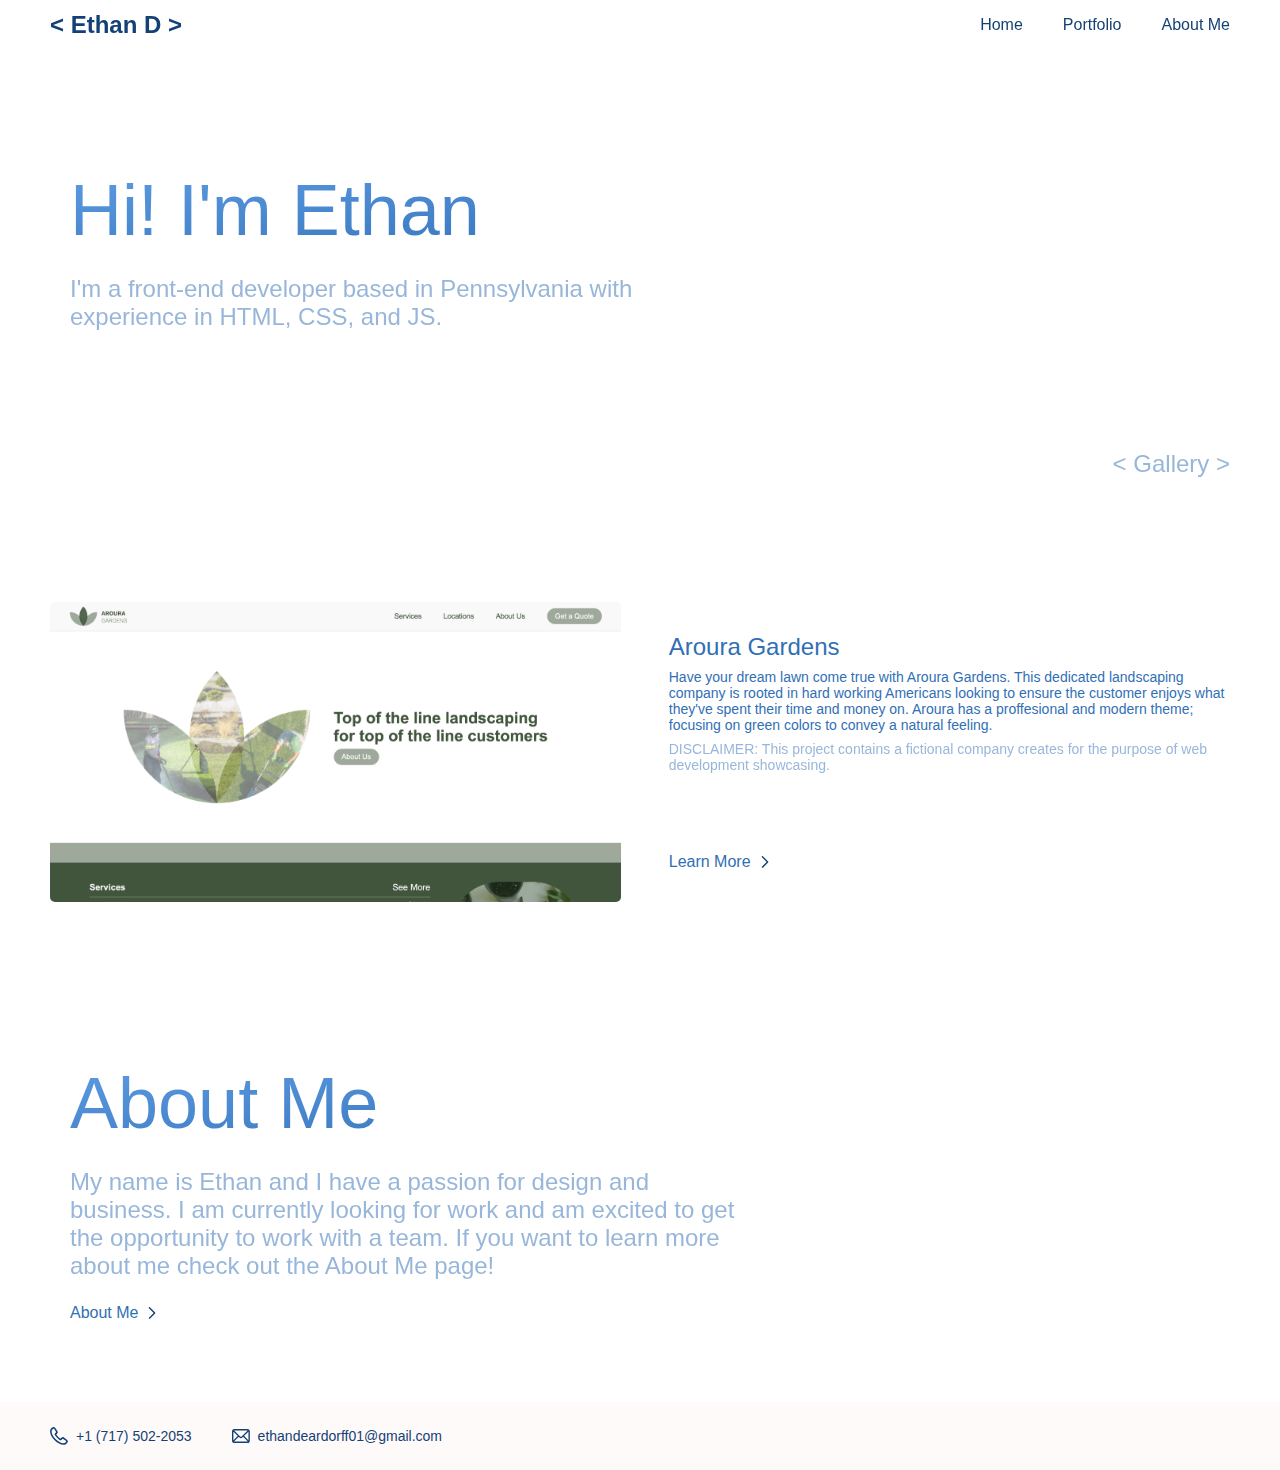
==== index.html @ 2ff063d7 "Added About Me" ====
<!DOCTYPE html>
<head lang="en">
    <meta charset="utf-8">
    <meta name="Ethan Deardorff's Portfolio" content="width=device-width, initial-scale=1">
    <title>Ethan Deardorff Portfolio</title>
    <link rel="stylesheet" href="Style/portfolio-style.css">
</head>
<html>
    <body>
        <header class="element" id="main-header">
            <div id="header-bg"></div>
            <div id="header-nav">
                <a href="index.html"><h3 class="bold" id="header-title">< Ethan D ></h3></a>
                <nav>
                    <li class="nav-item primary-button">
                        <svg class="hidden-arrow" width="12" height="12" viewBox="0 0 39 69" fill="none" xmlns="http://www.w3.org/2000/svg">
                            <path id="Vector" d="M38.7559 34.0332C38.7559 35.1074 38.3164 36.084 37.5351 36.9141L7.35937 66.8945C6.62697 67.6758 5.60157 68.0664 4.47847 68.0664C2.18357 68.0664 0.474567 66.3574 0.474567 64.0625C0.474567 62.9394 0.914069 61.9629 1.64647 61.1816L28.8926 34.0332L1.64647 6.8848C0.914069 6.1035 0.474567 5.0781 0.474567 4.0039C0.474567 1.709 2.18357 0 4.47847 0C5.60157 0 6.62697 0.390606 7.35937 1.17191L37.5351 31.1523C38.3164 31.9824 38.7559 32.959 38.7559 34.0332Z" fill="#144175"/>
                        </svg>
                        <a href="index.html"id="home-button">Home</a>
                    </li>
                    <li class="nav-item primary-button">
                        <svg class="hidden-arrow" width="12" height="12" viewBox="0 0 39 69" fill="none" xmlns="http://www.w3.org/2000/svg">
                            <path id="Vector" d="M38.7559 34.0332C38.7559 35.1074 38.3164 36.084 37.5351 36.9141L7.35937 66.8945C6.62697 67.6758 5.60157 68.0664 4.47847 68.0664C2.18357 68.0664 0.474567 66.3574 0.474567 64.0625C0.474567 62.9394 0.914069 61.9629 1.64647 61.1816L28.8926 34.0332L1.64647 6.8848C0.914069 6.1035 0.474567 5.0781 0.474567 4.0039C0.474567 1.709 2.18357 0 4.47847 0C5.60157 0 6.62697 0.390606 7.35937 1.17191L37.5351 31.1523C38.3164 31.9824 38.7559 32.959 38.7559 34.0332Z" fill="#144175"/>
                        </svg>
                        <a href="portfolio.html" id="portfolio-button">Portfolio</a>
                    </li>
                    <li class="nav-item primary-button" id="about-me-button">
                        <svg class="hidden-arrow" width="12" height="12" viewBox="0 0 39 69" fill="none" xmlns="http://www.w3.org/2000/svg">
                            <path id="Vector" d="M38.7559 34.0332C38.7559 35.1074 38.3164 36.084 37.5351 36.9141L7.35937 66.8945C6.62697 67.6758 5.60157 68.0664 4.47847 68.0664C2.18357 68.0664 0.474567 66.3574 0.474567 64.0625C0.474567 62.9394 0.914069 61.9629 1.64647 61.1816L28.8926 34.0332L1.64647 6.8848C0.914069 6.1035 0.474567 5.0781 0.474567 4.0039C0.474567 1.709 2.18357 0 4.47847 0C5.60157 0 6.62697 0.390606 7.35937 1.17191L37.5351 31.1523C38.3164 31.9824 38.7559 32.959 38.7559 34.0332Z" fill="#144175"/>
                        </svg>
                        <a href="about-me.html" class="primary-button">About Me</a>
                        <div class="overlay" id="about-me-overlay">
                            <div class="primary-button-overlay">
                                <a href="about-me.html#my-background">My Background</a>
                            </div>
                            <div class="primary-button-overlay">
                                <a href="about-me.html#contact-info">Contact Info</a>
                            </div>
                        </div>
                    </li>    
                </nav>
            </div>      
        </header>
        <div class="element padding" id="intro-container">
            <div class="intro">
                <h1 class="gradient-text gradient-bg" id="intro-title">Hi! I'm Ethan</h1>
                <h3 class="caption">I'm a front-end developer based in Pennsylvania with experience in HTML, CSS, and JS.</h3>
            </div>
        </div>
        <div class="element flex-end" id="gallery-title">
            <h3 class="caption">< Gallery ></h3>
        </div>
        <div class="element" id="main-page-portfolio">
            <div class="main-page-gallery">
                <div class="gallery-project">
                    <div class="gallery-img">
                        <img src="Assets/aroura-homepage.png">
                    </div>
                    <div class="gallery-desc">
                        <div class="gallery-text">
                            <h3>Aroura Gardens</h3>
                            <p>Have your dream lawn come true with Aroura Gardens. This dedicated landscaping company is rooted in hard working Americans looking to ensure the customer enjoys what they've spent their time and money on. Aroura has a proffesional and modern theme; focusing on green colors to convey a natural feeling.</p>
                            <p class="caption">DISCLAIMER: This project contains a fictional company creates for the purpose of web development showcasing.</p>
                        </div>
                        <a class="secondary-button">Learn More 
                            <svg width="12" height="12" viewBox="0 0 39 69" fill="none" xmlns="http://www.w3.org/2000/svg">
                                <path id="Vector" d="M38.7559 34.0332C38.7559 35.1074 38.3164 36.084 37.5351 36.9141L7.35937 66.8945C6.62697 67.6758 5.60157 68.0664 4.47847 68.0664C2.18357 68.0664 0.474567 66.3574 0.474567 64.0625C0.474567 62.9394 0.914069 61.9629 1.64647 61.1816L28.8926 34.0332L1.64647 6.8848C0.914069 6.1035 0.474567 5.0781 0.474567 4.0039C0.474567 1.709 2.18357 0 4.47847 0C5.60157 0 6.62697 0.390606 7.35937 1.17191L37.5351 31.1523C38.3164 31.9824 38.7559 32.959 38.7559 34.0332Z" fill="#144175"/>
                            </svg>
                        </a>
                    </div>
                </div>
            </div>
        </div>
        <div class="element index-ab-me">
            <div class="intro">
                <h1 class="gradient-text gradient-bg">About Me</h1>
                <h3 class="caption">My name is Ethan and I have a passion for design and business. I am currently looking for work and am excited to get the opportunity to work with a team. If you want to learn more about me check out the About Me page!</h3>
                <a href="about-me.html" class="secondary-button">About Me
                    <svg width="12" height="12" viewBox="0 0 39 69" fill="none" xmlns="http://www.w3.org/2000/svg">
                        <path id="Vector" d="M38.7559 34.0332C38.7559 35.1074 38.3164 36.084 37.5351 36.9141L7.35937 66.8945C6.62697 67.6758 5.60157 68.0664 4.47847 68.0664C2.18357 68.0664 0.474567 66.3574 0.474567 64.0625C0.474567 62.9394 0.914069 61.9629 1.64647 61.1816L28.8926 34.0332L1.64647 6.8848C0.914069 6.1035 0.474567 5.0781 0.474567 4.0039C0.474567 1.709 2.18357 0 4.47847 0C5.60157 0 6.62697 0.390606 7.35937 1.17191L37.5351 31.1523C38.3164 31.9824 38.7559 32.959 38.7559 34.0332Z" fill="#144175"/>
                    </svg>
                </a>
            </div>
        </div>
        <footer class="element">
            <div id="footer-content">
                <div>
                    <P></P>
                </div>
                <div class="padding" id="footer-info">
                    <li class="footer-li">
                        <svg width="18" height="18" viewBox="0 0 77 77" fill="none" xmlns="http://www.w3.org/2000/svg">
                            <path id="Vector" d="M56.8457 76.2222C63.877 76.2222 68.2227 74.3668 72.1289 69.9234C72.4707 69.5328 72.7637 69.1422 73.1055 68.8004C75.4004 66.1636 76.4746 63.6246 76.4746 61.1832C76.4746 58.2535 74.7657 55.5191 71.0547 52.98L59.8731 45.1675C56.2598 42.6773 52.0606 42.482 48.8867 45.607L45.8594 48.6343C44.9805 49.5132 44.2969 49.5132 43.5645 49.0249C41.3672 47.6089 37.2657 43.898 34.6778 41.3101C32.0899 38.7222 28.916 35.2066 27.4512 32.9605C26.9629 32.1792 26.9629 31.5445 27.8418 30.6656L30.918 27.5894C34.043 24.4644 33.8477 20.2164 31.3086 16.6031L23.5449 5.47033C20.9571 1.75933 18.2227 0.0503242 15.293 0.00152422C12.9004 -0.0472758 10.3614 1.07573 7.72457 3.37073C7.33397 3.71253 6.99217 4.05423 6.60157 4.39603C2.15817 8.25353 0.302734 12.648 0.302734 19.6304C0.302734 30.6656 6.94337 44.2886 19.5899 56.9351C32.1875 69.5328 45.8106 76.2222 56.8457 76.2222ZM56.8946 69.5816C47.1289 69.7769 34.4336 62.2085 24.6192 52.3941C14.7071 42.5796 6.69917 29.3472 6.94337 19.5816C7.04097 15.4312 8.50587 11.9156 11.4356 9.42533C11.7285 9.18123 11.9727 8.98593 12.2657 8.74173C13.2422 7.96053 14.3653 7.47223 15.3418 7.47223C16.416 7.47223 17.3926 7.86282 18.0762 8.93712L25.4981 20.1187C26.2305 21.1929 26.2305 22.316 25.2539 23.2437L21.7383 26.7593C18.9063 29.6402 19.1504 33.0582 21.2989 35.7925C23.6914 38.9175 27.5977 43.2632 30.2344 45.8023C32.8223 48.3902 37.6075 52.7847 40.7325 55.2261C43.4668 57.3257 46.8848 57.6187 49.7168 54.7378L53.2325 51.2222C54.209 50.2945 55.3321 50.2945 56.4063 51.0269L67.5391 58.4488C68.6621 59.1324 69.0039 60.0601 69.0039 61.1343C69.0039 62.1597 68.5645 63.2828 67.7344 64.2593C67.5391 64.5523 67.3438 64.7965 67.0996 65.0406C64.6094 68.0191 61.0449 69.484 56.8946 69.5816Z" fill="#144175"/>
                        </svg>
                        <a href="sms:+1717-502-2053">+1 (717) 502-2053</a>
                    </li>
                    <li class="footer-li">
                        <svg width="18" height="18" viewBox="0 0 86 67" fill="none" xmlns="http://www.w3.org/2000/svg">
                            <path id="Vector" d="M12.4512 66.6992H74.2188C81.1524 66.6992 85.3028 62.6465 85.3028 54.4434V12.2559C85.3028 4.0527 81.1035 0 72.8516 0H11.084C4.10158 0 0 4.0527 0 12.2559V54.4434C0 62.6465 4.15038 66.6992 12.4512 66.6992ZM12.1582 60.0586C8.64258 60.0586 6.68948 58.1543 6.68948 54.4434V12.207C6.68948 8.5449 8.64258 6.6406 12.1582 6.6406H73.0957C76.6114 6.6406 78.6133 8.5449 78.6133 12.2559V54.4922C78.6133 58.1543 76.6114 60.0586 73.0957 60.0586H12.1582ZM42.6758 43.9453C45.5078 43.9453 48.1934 42.8223 50.9766 40.0391L81.836 9.668L77.2949 5.127L47.2656 34.8633C45.6055 36.5235 44.1895 37.2559 42.6758 37.2559C41.1133 37.2559 39.6973 36.4746 38.0371 34.8633L7.81248 4.9317L3.32028 9.4727L34.3262 40.0391C37.1094 42.8223 39.7949 43.9453 42.6758 43.9453ZM3.85738 56.8359L8.39848 61.377L32.6172 37.207L28.0762 32.7149L3.85738 56.8359ZM76.9532 61.377L81.4453 56.8848L57.2266 32.7149L52.7344 37.207L76.9532 61.377Z" fill="#144175"/>
                        </svg>
                        <a href="mailto:ethandeardorff01@gmail.com">ethandeardorff01@gmail.com</a>
                    </li>
                </div>
            </div>
        </footer>
        <script src="Script/portfolio.js"></script>
    </body>
</html>
---- Style/portfolio-style.css ----
/* Default CSS */
* {
    margin: 0;
    padding: 0;
    box-sizing: border-box;
    transition: all 0.5s ease-in-out;
}

html {
    box-sizing: border-box;
}

body {
    box-sizing: border-box;
    background-color: #ffffff;
}

:root {
    --colors-white-1: #FFFAFA;
    --colors-white-2: #F5EEEE;
    --colors-white-3: #E5DDDD;
    --colors-grey-1: #545a61;
    --colors-grey-2: #363b40;
    --colors-grey-3: #1b1e21;
    --colors-blue-1: #5d9ce3;
    --colors-blue-2: #316fb5;
    --colors-blue-3: #144175;
    --gradients-blue-1: linear-gradient(to bottom right, #5d9ce3, #316fb5);
    --gaps-small-1: 8px;
    --gaps-small-2: 16px;
    --gaps-small-3: 24px;
    --gaps-small-4: 32px;
    --gaps-small-5: 40px;
    --gaps-large-1: 48px;
    --gaps-large-2: 56px;
    --gaps-large-3: 64px;
    --gaps-large-4: 72px;
    --gaps-large-5: 80px;
    --font-weight-1: thin;
    --font-weight-2: normal;
    --font-weight-3: bold;
    --font-size-1: 10px;
    --font-size-2: 14px;
    --font-size-3: 16px;
    --font-size-large-1: 24px;
    --font-size-large-2: 32px;
    --font-size-large-3: 56px;
    --font-size-large-4: 64px;
    --font-size-large-5: 72px;
}

h1 {
    font-size: var(--font-size-large-5);
    font-weight: font var(--font-weight-2);
    color: inherit;
    font-family: Helvetica, Arial, sans-serif;
}

h2 {
    font-size: var(--font-size-large-3);
    font-weight: font var(--font-weight-2);
    color: inherit;
    font-family: Helvetica, Arial, sans-serif;
}

h3 {
    font-size: var(--font-size-large-1);
    font-weight: font var(--font-weight-2);
    color: inherit;
    font-family: Helvetica, Arial, sans-serif;
}

p {
    font-size: var(--font-size-2);
    font-weight: var(--font-weight-2);
    font-family: Helvetica, Arial, sans-serif;
    color: inherit;
}

a {
    text-decoration: none;
    color: inherit;
    font-family: Helvetica, Arial, sans-serif;
}

li {
    text-decoration: none;
    list-style: none;
}

svg {
    color: inherit;
}

path {
    color: inherit;
}



/* Header CSS */
#main-header {
    position: fixed;
    top: 0;
    left: 0;
    align-items: center;
    align-content: center;
    font-size: var(--font-size-3);
    width: 100vw;
    height: 50px;
    display: flex;
    color: var(--colors-blue-3);
    z-index: 1000;
    overflow-y: visible;
    transition: none;
    transition: opacity 0.5s ease-in-out;
}

.scroll#header-bg {
    backdrop-filter: blur(10px);
    -webkit-backdrop-filter: blur(10px);
    background-color: rgba(255, 250, 250, 0.8);
    border-bottom: var(--colors-white-2) solid 1px;
}

#header-bg {
    position: fixed;
    top: 0;
    left: 0;
    width: 100vw;
    height: 50px;
    transition: all 0.2s ease-in-out;
    border-color: var(--colors-white-1);
}

#header-title {
    transition: letter-spacing 0.2s linear;
}

#header-nav {
    padding: 0px 50px;
    width: 100%;
    display: flex;
    align-items: center;
    justify-content: space-between;
    z-index: 1002;
}

#header-nav nav {
    display: flex;
    overflow: visible;
    gap: var(--gaps-small-3);
}

#header-nav a {
    height: fit-content;
    width: fit-content;
}

#about-me-button {
    overflow-x: visible;
    pointer-events: all;
    cursor: pointer;
}

#about-me-overlay {
    display: flex;
    flex-direction: column;
    align-items: flex-end;
    text-align: right;
    gap: var(--gaps-small-2);
    padding: 25px 25px;
    border-radius: 5px;
    position: fixed;
    border-left: var(--colors-white-2) solid 1px;
    border-right: var(--colors-white-2) solid 1px;
    border-bottom: var(--colors-white-2) solid 1px;
    border-top: var(--colors-white-2) solid 1px;
    color: var(--colors-blue-3);
    opacity: 0;
    top: 50px;
    right: 25px;
    transition: all 0.1s ease-in-out;
    cursor: none;
    pointer-events: none;
    z-index: 1003;
}

.scroll#about-me-overlay {
    background-color: rgba(255, 250, 250, 0.8);
    backdrop-filter: blur(20px);
    -webkit-backdrop-filter: blur(20px);
}

#about-me-button:hover .overlay {
    opacity: 1;
    cursor: pointer;
    pointer-events: all;
}

.hidden-arrow {
    opacity: 0;
    transition: opacity 0.1s ease-in-out;
}

.nav-item {
    display: flex;
    height: 50px;
    gap: 4px;
    width: fit-content;
    align-items: center;
}



/* Introduction CSS */
#intro-container {
    display: flex;
    flex-direction: column;
    height: 400px;
    margin-top: 50px;
    align-items: flex-start;
    justify-content: center;
}

.intro {
    width: 60%;
    padding: 10px 20px;
    font-weight: var(--font-weight-2);
    display: flex;
    flex-direction: column;
    gap: var(--gaps-small-3);
    color: var(--colors-blue-2);
    transition: background-color 0.2s ease-in-out;
}

.intro:hover {
    background-color: var(--colors-white-1);
    border-radius: 10px;
}

#intro-title {
    font-size: var(--font-size-large-5);
}



/* Classes */
.element {
    opacity: 0;
    translate: 0px -25px;
    transition: all 0.5s ease-in-out;
}

.fade-in {
    translate: none;
    opacity: 1;
}

.blur {
    filter: blur(40px);
    -webkit-backdrop-filter: blur(40px);
}

.caption {
    opacity: 50%;
}

.padding {
    padding: 0px 50px;
}

.normal {
    font-weight: var(--font-weight-2);
}

.bold {
    font-weight: var(--font-weight-3);
}

.gradient-bg {
    background-color: #f3ec78;
    background-image: var(--gradients-blue-1);
}

.gradient-text {
    -webkit-background-clip: text;
    -moz-background-clip: text;
    -webkit-text-fill-color: transparent; 
    -moz-text-fill-color: transparent;
}

.fit-content {
    width: fit-content;
}

.flex-end {
    justify-content: flex-end;
}

.hide {
    opacity: 0;
    display: none;
}

.show {
    opacity: 1;
    display: flex;
}
  
.options {
    display: none;
}

.hover-element:hover + .options {
    display: flex;
    pointer-events: auto;
}

.separator {
    display: block;
    height: 1px;
    width: 100%;
    background-image: var(--gradients-blue-1);
}
  



/* Index Gallery CSS */
#gallery-title {
    color: var(--colors-blue-2);
    display: flex;
    padding-right: 50px;
    padding-bottom: var(--gaps-small-3);
    width: 100%;
}

.main-page-gallery {
    display: flex;
    flex-direction: column;
    gap: var(--gaps-small-3);
}

.gallery-project {
    overflow-y: hidden;
    display: flex;
    align-items: center;
    align-content: center;
    padding: 0px 50px;
    gap: var(--gaps-large-1);
    width: 100vw;
    height: 500px;
    transition: background-color 0.2s ease-in-out;
}

.gallery-project:hover {
    background-color: var(--colors-white-1);
}

.gallery-img {
    width: 600px;
    height: 300px;
    border-radius: 5px;
    transition: outline 0.2s ease-in-out;
    overflow-y: scroll;
}

.gallery-img img{
    width: -webkit-fill-avaliable;
    width: 100%;
    position: relative;
    display: flex;
    top: 0;
    right: 0;
}

.gallery-img:hover {
    outline-offset: 2px;
    outline-color: var(--colors-blue-2);
    outline-width: 3px;
    outline-style: auto;
    border-radius: 5px;
}

.gallery-desc {
    color: var(--colors-blue-2);
    height: auto;
    width: 50%;
    display: flex;
    flex-direction: column;
    gap: var(--gaps-large-5);
}

.gallery-text {
    display: flex;
    flex-direction: column;
    gap: var(--gaps-small-1);
}



/* Index Ab Me */
.index-ab-me {
    padding: 50px;
    width: 100%;
    height: 400px;
    display: flex;
    flex-direction: column;
    color: var(--colors-blue-2);
}



/* About Me */
.about-me {
    display: flex;
    flex-direction: column;
    width: 100%;
    height: fit-content;
    padding: 50px;
    margin-top: 50px;
    color: var(--colors-blue-2);
}



/* Button CSS */
.primary-button {
    display: flex;
    width: fit-content;
    align-items: center;
    align-content: center;
    font-size: var(--font-size-3);
}

.primary-button:hover .hidden-arrow {
    opacity: 1;
}

.primary-button-overlay {
    display: flex;
    width: fit-content;
    align-items: center;
    align-content: center;
    font-size: var(--font-size-3);
    transition: opacity 0.1s ease-in-out;
}

.primary-button-overlay:hover {
    opacity: 0.75;
}

.secondary-button {
    display: flex;
    gap: var(--gaps-small-1);
    align-items: center;
    width: fit-content;
}

.secondary-button:hover {
    text-decoration: underline;
}



/* Footer CSS */
footer {
    font-family: Helvetica, Arial, sans-serif;
    font-size: var(--font-size-2);
    color: var(--colors-blue-3);
    background-color: var(--colors-white-1);
    width: 100vw;
    height: fit-content;
}

#footer-content {
    padding: 25px 0px;
}

#footer-info {
    display: flex;
    gap: var(--gaps-small-5);
}

.footer-li {
    display: flex;
    align-items: center;
    gap: var(--gaps-small-1);
}



/* Small Screen CSS */
@media (max-width: 1020px) {
    :root {
        
    }
}



/* Mobile Screen CSS */
@media (max-width: 430px) {
    :root {
        
    }
}
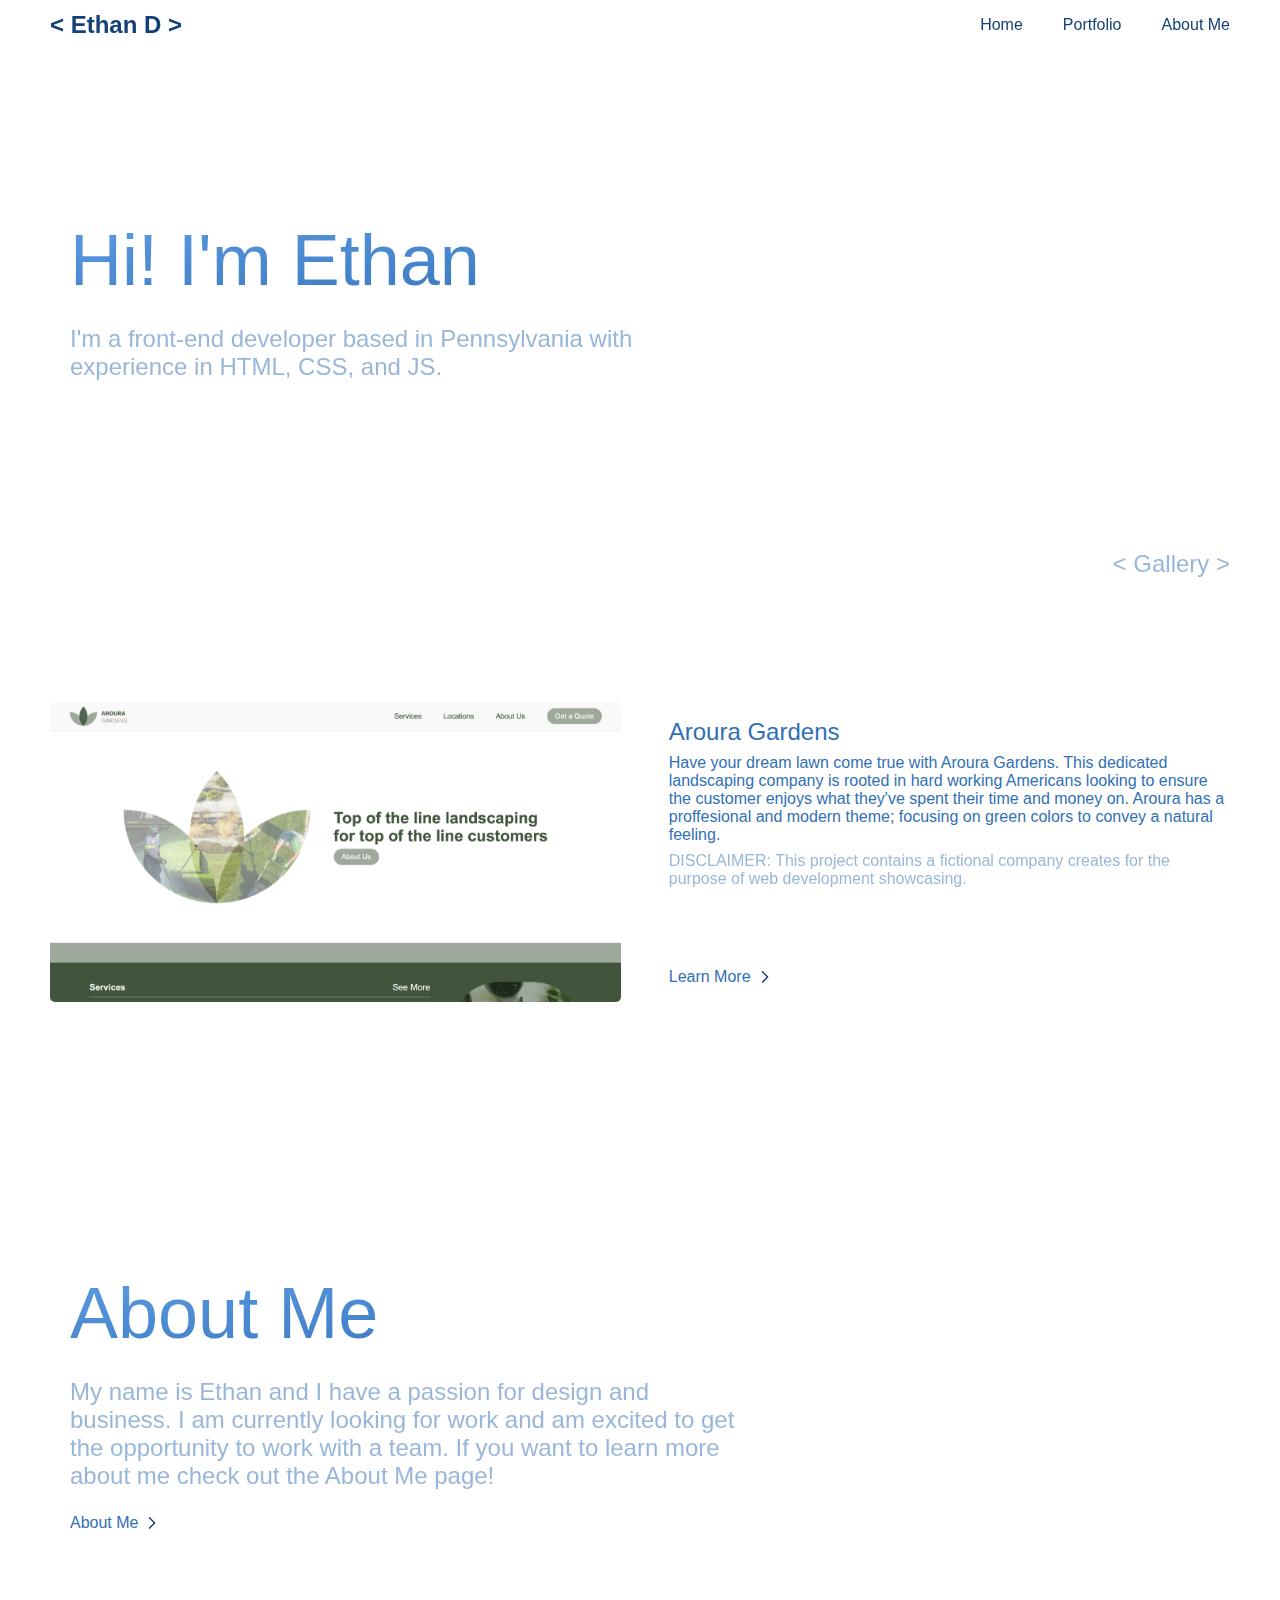
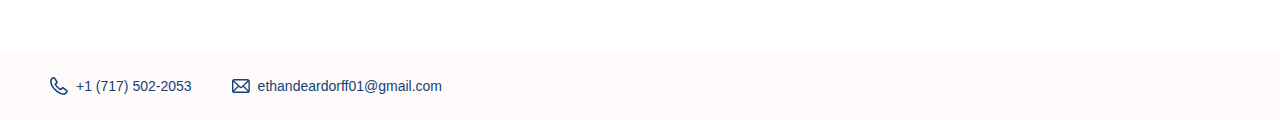
==== commit d1610207: "Added to About Me" ====
--- a/index.html
+++ b/index.html
@@ -71,7 +71,7 @@
                 </div>
             </div>
         </div>
-        <div class="element index-ab-me">
+        <div class="padding element index-ab-me">
             <div class="intro">
                 <h1 class="gradient-text gradient-bg">About Me</h1>
                 <h3 class="caption">My name is Ethan and I have a passion for design and business. I am currently looking for work and am excited to get the opportunity to work with a team. If you want to learn more about me check out the About Me page!</h3>
--- a/Style/portfolio-style.css
+++ b/Style/portfolio-style.css
@@ -49,6 +49,30 @@
     --font-size-large-5: 72px;
 }
 
+.title-container {
+    display: flex;
+    width: 100%;
+    height: fit-content;
+    padding: 50px;
+    margin-top: 50px;
+}
+
+.title {
+    width: fit-content;
+    padding: 10px 20px;
+    font-weight: var(--font-weight-2);
+    display: flex;
+    flex-direction: column;
+    gap: var(--gaps-small-3);
+    color: var(--colors-blue-2);
+    transition: background-color 0.2s ease-in-out;
+}
+
+.title:hover {
+    background-color: var(--colors-white-1);
+    border-radius: 10px;
+}
+
 h1 {
     font-size: var(--font-size-large-5);
     font-weight: font var(--font-weight-2);
@@ -71,7 +95,7 @@
 }
 
 p {
-    font-size: var(--font-size-2);
+    font-size: var(--font-size-3);
     font-weight: var(--font-weight-2);
     font-family: Helvetica, Arial, sans-serif;
     color: inherit;
@@ -211,13 +235,24 @@
     align-items: center;
 }
 
+.underline-icon {
+    display: flex;
+    position: relative;
+    top: 10px;
+    align-items: center;
+    width: 40%;
+    height: 3px;
+    background: var(--colors-blue-2);
+    border-radius: 6px;
+}
+
 
 
 /* Introduction CSS */
 #intro-container {
     display: flex;
     flex-direction: column;
-    height: 400px;
+    height: 500px;
     margin-top: 50px;
     align-items: flex-start;
     justify-content: center;
@@ -279,7 +314,7 @@
 }
 
 .gradient-bg {
-    background-color: #f3ec78;
+    background-color: var(--colors-blue-2);
     background-image: var(--gradients-blue-1);
 }
 
@@ -294,6 +329,15 @@
     width: fit-content;
 }
 
+.column {
+    flex-direction: column;
+}
+
+.sm-gap {
+    display: flex;
+    gap: var(--gaps-small-2);
+}
+
 .flex-end {
     justify-content: flex-end;
 }
@@ -323,7 +367,28 @@
     width: 100%;
     background-image: var(--gradients-blue-1);
 }
-  
+
+.container-fit {
+    padding: 50px;
+    height: fit-content;
+}
+
+.round-container {
+    display: flex;
+    gap: var(--gaps-small-2);
+    color: var(--colors-blue-2);
+    padding: 20px;
+    background: var(--colors-white-1);
+    border-radius: 10px;
+    overflow: hidden;
+}
+
+.image-bg {
+    position: relative;
+    top: 0;
+    left: 0;
+
+}
 
 
 
@@ -402,12 +467,12 @@
 
 /* Index Ab Me */
 .index-ab-me {
-    padding: 50px;
-    width: 100%;
-    height: 400px;
-    display: flex;
-    flex-direction: column;
-    color: var(--colors-blue-2);
+    display: flex;
+    flex-direction: column;
+    height: 500px;
+    margin-top: 50px;
+    align-items: flex-start;
+    justify-content: center;
 }
 
 
@@ -416,6 +481,7 @@
 .about-me {
     display: flex;
     flex-direction: column;
+    gap: var(--gaps-small-3);
     width: 100%;
     height: fit-content;
     padding: 50px;
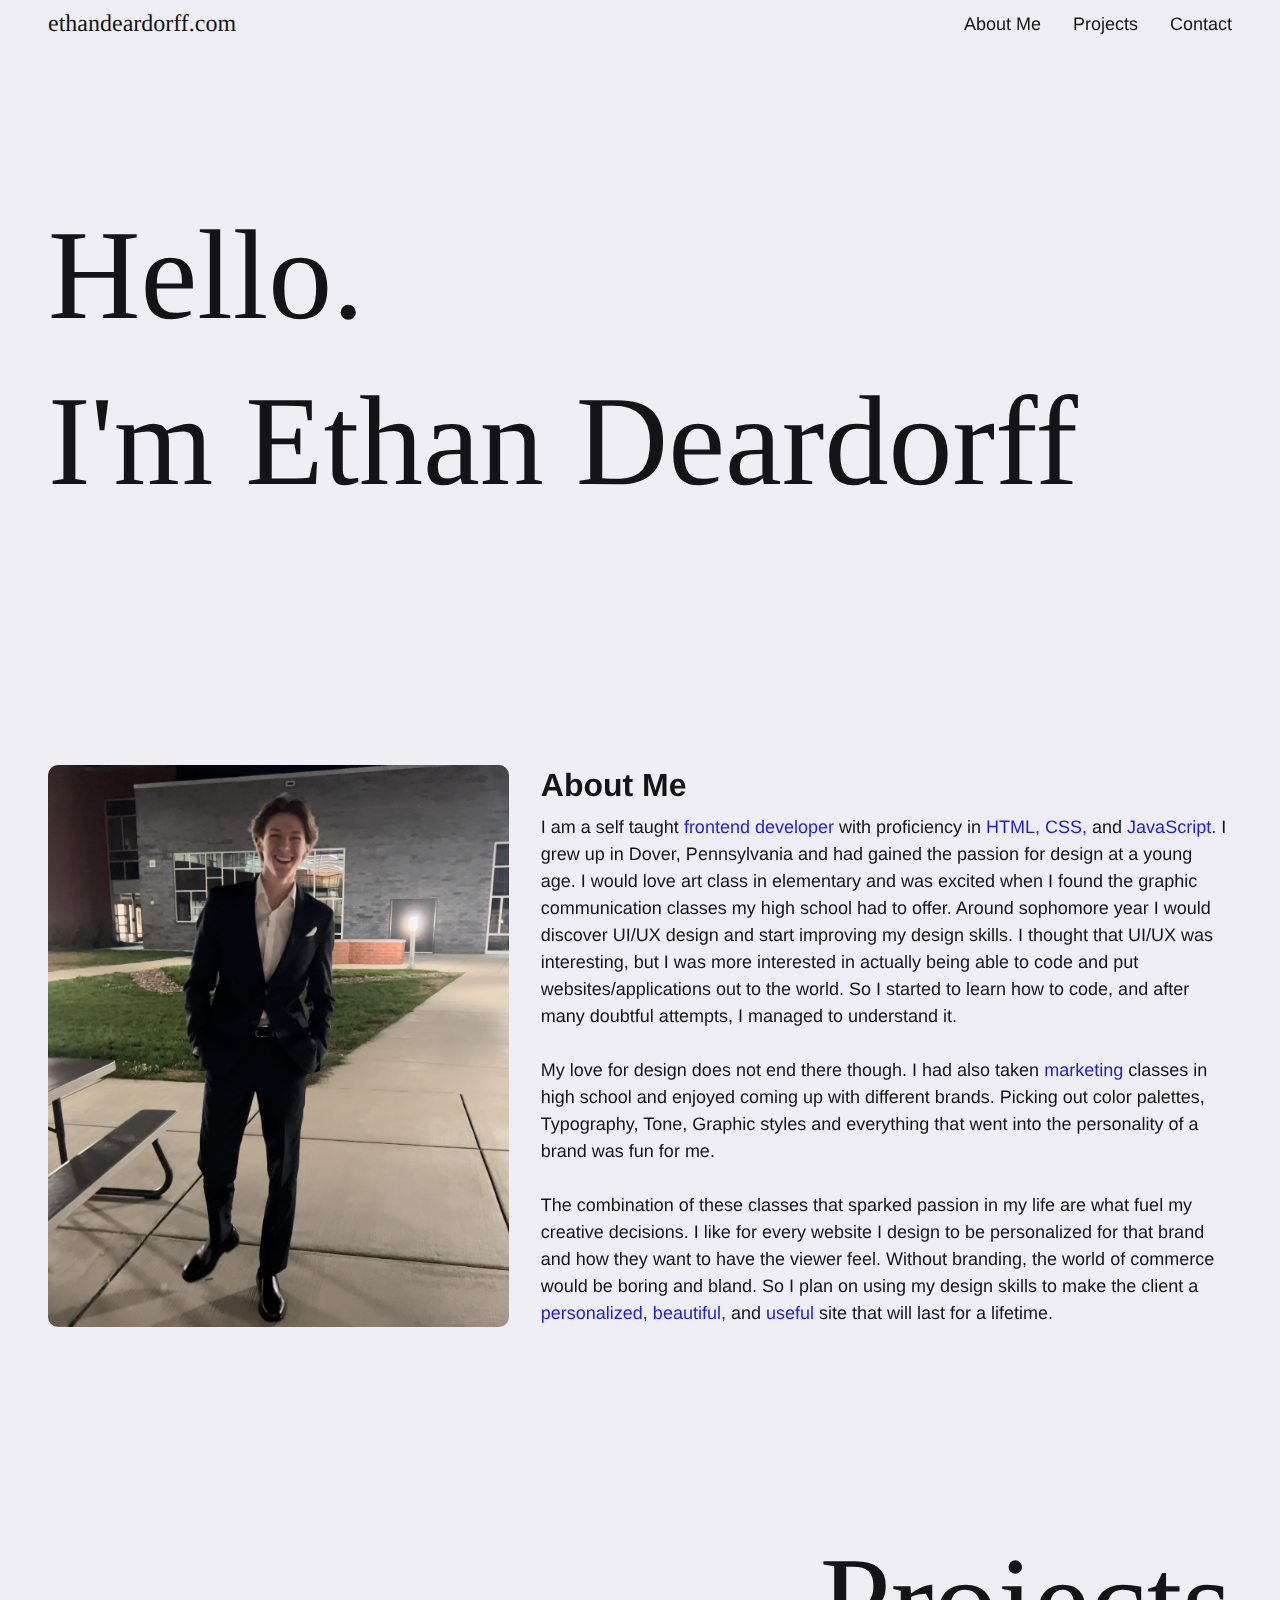
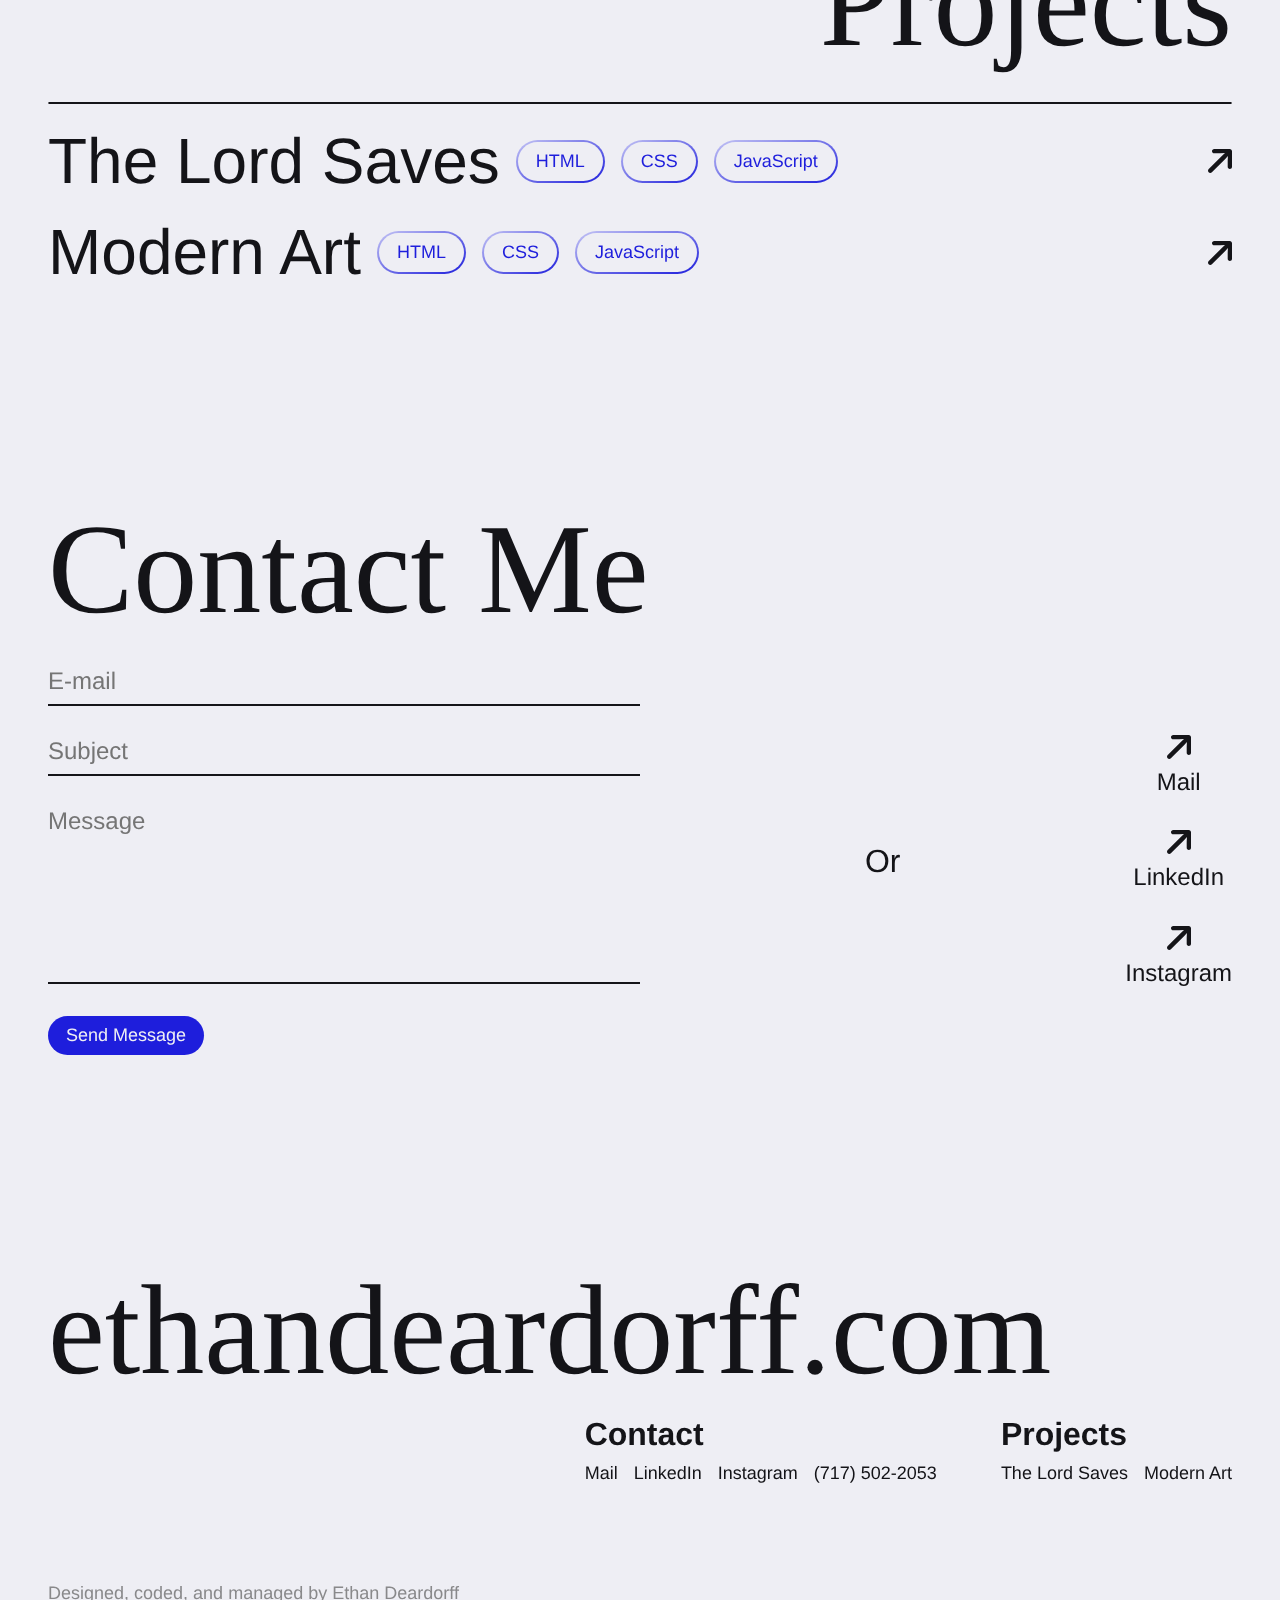
==== commit 39fe103b: "Redesign" ====
--- a/index.html
+++ b/index.html
@@ -1,108 +1,268 @@
 <!DOCTYPE html>
-<head lang="en">
-    <meta charset="utf-8">
-    <meta name="Ethan Deardorff's Portfolio" content="width=device-width, initial-scale=1">
-    <title>Ethan Deardorff Portfolio</title>
-    <link rel="stylesheet" href="Style/portfolio-style.css">
+<html lang="en-us">
+
+<head>
+  <meta charset="utf-8">
+  <meta name="viewport" content="width=device-width initial-scale=1">
+  <title>Ethan Deardorff</title>
+  <meta name="keywords" content="Portfolio, Front-end, HTML, html, CSS, css, Javascript, javascript, code, programming">
+  <meta name="description"
+    content="Ethan Deardorff's portfolio including all of the front-end projects worked on by him. Contact at ethandeardorff01@gmail.com, text (717) 502-2053, or on social media">
+  <link href="/style/main_style.css" rel="stylesheet" type="text/css" />
+  <link rel="icon" href="/assets/favicon.png" type="image/x-icon">
 </head>
-<html>
-    <body>
-        <header class="element" id="main-header">
-            <div id="header-bg"></div>
-            <div id="header-nav">
-                <a href="index.html"><h3 class="bold" id="header-title">< Ethan D ></h3></a>
-                <nav>
-                    <li class="nav-item primary-button">
-                        <svg class="hidden-arrow" width="12" height="12" viewBox="0 0 39 69" fill="none" xmlns="http://www.w3.org/2000/svg">
-                            <path id="Vector" d="M38.7559 34.0332C38.7559 35.1074 38.3164 36.084 37.5351 36.9141L7.35937 66.8945C6.62697 67.6758 5.60157 68.0664 4.47847 68.0664C2.18357 68.0664 0.474567 66.3574 0.474567 64.0625C0.474567 62.9394 0.914069 61.9629 1.64647 61.1816L28.8926 34.0332L1.64647 6.8848C0.914069 6.1035 0.474567 5.0781 0.474567 4.0039C0.474567 1.709 2.18357 0 4.47847 0C5.60157 0 6.62697 0.390606 7.35937 1.17191L37.5351 31.1523C38.3164 31.9824 38.7559 32.959 38.7559 34.0332Z" fill="#144175"/>
-                        </svg>
-                        <a href="index.html"id="home-button">Home</a>
-                    </li>
-                    <li class="nav-item primary-button">
-                        <svg class="hidden-arrow" width="12" height="12" viewBox="0 0 39 69" fill="none" xmlns="http://www.w3.org/2000/svg">
-                            <path id="Vector" d="M38.7559 34.0332C38.7559 35.1074 38.3164 36.084 37.5351 36.9141L7.35937 66.8945C6.62697 67.6758 5.60157 68.0664 4.47847 68.0664C2.18357 68.0664 0.474567 66.3574 0.474567 64.0625C0.474567 62.9394 0.914069 61.9629 1.64647 61.1816L28.8926 34.0332L1.64647 6.8848C0.914069 6.1035 0.474567 5.0781 0.474567 4.0039C0.474567 1.709 2.18357 0 4.47847 0C5.60157 0 6.62697 0.390606 7.35937 1.17191L37.5351 31.1523C38.3164 31.9824 38.7559 32.959 38.7559 34.0332Z" fill="#144175"/>
-                        </svg>
-                        <a href="portfolio.html" id="portfolio-button">Portfolio</a>
-                    </li>
-                    <li class="nav-item primary-button" id="about-me-button">
-                        <svg class="hidden-arrow" width="12" height="12" viewBox="0 0 39 69" fill="none" xmlns="http://www.w3.org/2000/svg">
-                            <path id="Vector" d="M38.7559 34.0332C38.7559 35.1074 38.3164 36.084 37.5351 36.9141L7.35937 66.8945C6.62697 67.6758 5.60157 68.0664 4.47847 68.0664C2.18357 68.0664 0.474567 66.3574 0.474567 64.0625C0.474567 62.9394 0.914069 61.9629 1.64647 61.1816L28.8926 34.0332L1.64647 6.8848C0.914069 6.1035 0.474567 5.0781 0.474567 4.0039C0.474567 1.709 2.18357 0 4.47847 0C5.60157 0 6.62697 0.390606 7.35937 1.17191L37.5351 31.1523C38.3164 31.9824 38.7559 32.959 38.7559 34.0332Z" fill="#144175"/>
-                        </svg>
-                        <a href="about-me.html" class="primary-button">About Me</a>
-                        <div class="overlay" id="about-me-overlay">
-                            <div class="primary-button-overlay">
-                                <a href="about-me.html#my-background">My Background</a>
-                            </div>
-                            <div class="primary-button-overlay">
-                                <a href="about-me.html#contact-info">Contact Info</a>
-                            </div>
-                        </div>
-                    </li>    
-                </nav>
-            </div>      
-        </header>
-        <div class="element padding" id="intro-container">
-            <div class="intro">
-                <h1 class="gradient-text gradient-bg" id="intro-title">Hi! I'm Ethan</h1>
-                <h3 class="caption">I'm a front-end developer based in Pennsylvania with experience in HTML, CSS, and JS.</h3>
-            </div>
+
+<body>
+
+  <!----------------------- Header ----------------------->
+  <header class="w-100" aria-label="Header">
+    <span class="logo" aria-label="Logo">ethandeardorff.com</span>
+    <nav class="large_nav" aria-label="Navigation">
+      <a href="#about" class="tertiary_button" aria-label="About Me">About Me</a>
+      <a href="#projects" class="tertiary_button" aria-label="Projects">Projects</a>
+      <a href="#contact" class="tertiary_button" aria-label="Contact">Contact</a>
+    </nav>
+    <button class="menu" aria-label="Menu Button" aria-controls="Mobile Navigation">
+      <svg aria-hidden="true" width="26" height="18" viewBox="0 0 26 18" fill="none" xmlns="http://www.w3.org/2000/svg">
+        <path d="M1 1H25" stroke="#141418" stroke-width="2" stroke-linecap="round" />
+        <path d="M1 9H25" stroke="#141418" stroke-width="2" stroke-linecap="round" />
+        <path d="M1 17H16" stroke="#141418" stroke-width="2" stroke-linecap="round" />
+      </svg>
+    </button>
+    <nav class="flex column w-100 small_nav" aria-label="Mobile Navigation" aria-hidden="true">
+      <a class="nav_link" href="#about">
+        About
+        <svg width="24" height="24" viewBox="0 0 24 24" fill="none" xmlns="http://www.w3.org/2000/svg">
+          <path
+            d="M24 17.7118V2.32939C24 0.945668 23.0779 0.00012207 21.6637 0.00012207H6.27859C4.96447 0.00012207 3.98848 0.991792 3.98848 2.18333C3.98848 3.36718 5.00289 4.29735 6.25553 4.29735H11.9501L17.0144 4.10517L14.3247 6.49595L0.745439 20.1026C0.276657 20.5869 0 21.1557 0 21.7477C0 22.9085 1.07589 24.0001 2.25168 24.0001C2.8511 24.0001 3.41211 23.7388 3.89627 23.2543L17.4986 9.67083L19.904 6.97256L19.6964 11.8771V17.7349C19.6964 18.9957 20.6187 20.0103 21.8098 20.0103C23.0086 20.0103 24 18.9957 24 17.7118Z"
+            fill="#141418" />
+        </svg>
+      </a>
+      <a class="nav_link" href="#projects">
+        Projects
+        <svg width="24" height="24" viewBox="0 0 24 24" fill="none" xmlns="http://www.w3.org/2000/svg">
+          <path
+            d="M24 17.7118V2.32939C24 0.945668 23.0779 0.00012207 21.6637 0.00012207H6.27859C4.96447 0.00012207 3.98848 0.991792 3.98848 2.18333C3.98848 3.36718 5.00289 4.29735 6.25553 4.29735H11.9501L17.0144 4.10517L14.3247 6.49595L0.745439 20.1026C0.276657 20.5869 0 21.1557 0 21.7477C0 22.9085 1.07589 24.0001 2.25168 24.0001C2.8511 24.0001 3.41211 23.7388 3.89627 23.2543L17.4986 9.67083L19.904 6.97256L19.6964 11.8771V17.7349C19.6964 18.9957 20.6187 20.0103 21.8098 20.0103C23.0086 20.0103 24 18.9957 24 17.7118Z"
+            fill="#141418" />
+        </svg>
+      </a>
+      <a class="nav_link" href="#contact">
+        Contact
+        <svg width="24" height="24" viewBox="0 0 24 24" fill="none" xmlns="http://www.w3.org/2000/svg">
+          <path
+            d="M24 17.7118V2.32939C24 0.945668 23.0779 0.00012207 21.6637 0.00012207H6.27859C4.96447 0.00012207 3.98848 0.991792 3.98848 2.18333C3.98848 3.36718 5.00289 4.29735 6.25553 4.29735H11.9501L17.0144 4.10517L14.3247 6.49595L0.745439 20.1026C0.276657 20.5869 0 21.1557 0 21.7477C0 22.9085 1.07589 24.0001 2.25168 24.0001C2.8511 24.0001 3.41211 23.7388 3.89627 23.2543L17.4986 9.67083L19.904 6.97256L19.6964 11.8771V17.7349C19.6964 18.9957 20.6187 20.0103 21.8098 20.0103C23.0086 20.0103 24 18.9957 24 17.7118Z"
+            fill="#141418" />
+        </svg>
+      </a>
+    </nav>
+  </header>
+
+  <div aria-hidden="true" class="bg_blur"></div>
+  <div aria-hidden="true" class="flex align load_screen">
+    <h1 class="styled_title" style="width: fit-content;">Welcome.</h1>
+  </div>
+
+  <!----------------------- Main ----------------------->
+  <main>
+    <section class="hero" id="hero" aria-label="Hero">
+      <h1 class="styled_title" aria-label="Heading">
+        Hello.
+        <br aria-hidden="true">
+        I'm Ethan Deardorff
+      </h1>
+    </section>
+    <section class="flex lg_gap" id="about" aria-label="About">
+      <img class="about_img" src="/assets/IMG_0514.jpg" alt="Portrait" />
+      <div class="about_text flex column sm_gap">
+        <h2 class="fs_title">About Me</h2>
+        <p>
+          I am a self taught <span class="blue">frontend developer</span> with proficiency in <span class="blue">HTML,
+            CSS,</span> and <span class="blue">JavaScript</span>.
+          I grew up in Dover,
+          Pennsylvania and had gained the passion for design at a young age. I would love art class in elementary and
+          was excited when I found the graphic communication classes my high school had to offer. Around sophomore year
+          I would discover UI/UX design and start improving my design skills. I thought that UI/UX was interesting, but
+          I was more interested in actually being able to code and put websites/applications out to the world. So I
+          started to learn how to code, and after many doubtful attempts, I managed to understand it.
+          <br><br>
+          My love for design does not end there though. I had also taken <span class="blue">marketing</span> classes in
+          high school and enjoyed
+          coming up with different brands. Picking out color palettes, Typography, Tone, Graphic styles and everything
+          that went into the personality of a brand was fun for me.
+          <br><br>
+          The combination of these classes that sparked passion in my life are what fuel my creative decisions. I like
+          for every website I design to be personalized for that brand and how they want to have the viewer feel.
+          Without branding, the world of commerce would be boring and bland. So I plan on using my design skills to make
+          the client a <span class="blue">personalized, beautiful,</span> and <span class="blue">useful</span> site that
+          will last for a lifetime.
+        </p>
+      </div>
+    </section>
+    <section class="flex column med_gap" id="projects" aria-label="Projects">
+      <h1 class="styled_title w-100 right">Projects</h1>
+      <hr>
+      <div class="flex column sm_gap">
+      <!-- 
+        <a href="" class="flex align space" target="_blank" aria-label="Project: Aroura Gardens">
+          <div class="project">
+            <h2 class="fs_largetitle">Aroura Gardens</h2>
+            <div class="flex align med_gap">
+              <span class="secondary_button">
+                <p>HTML</p>
+              </span>
+              <span class="secondary_button">
+                <p>CSS</p>
+              </span>
+              <span class="secondary_button">
+                <p>JavaScript</p>
+              </span>
+            </div>
+          </div>
+          <svg width="24" height="24" viewBox="0 0 24 24" fill="none" xmlns="http://www.w3.org/2000/svg">
+            <path
+              d="M24 17.7118V2.32939C24 0.945668 23.0779 0.00012207 21.6637 0.00012207H6.27859C4.96447 0.00012207 3.98848 0.991792 3.98848 2.18333C3.98848 3.36718 5.00289 4.29735 6.25553 4.29735H11.9501L17.0144 4.10517L14.3247 6.49595L0.745439 20.1026C0.276657 20.5869 0 21.1557 0 21.7477C0 22.9085 1.07589 24.0001 2.25168 24.0001C2.8511 24.0001 3.41211 23.7388 3.89627 23.2543L17.4986 9.67083L19.904 6.97256L19.6964 11.8771V17.7349C19.6964 18.9957 20.6187 20.0103 21.8098 20.0103C23.0086 20.0103 24 18.9957 24 17.7118Z"
+              fill="#141418" />
+          </svg>
+        </a>
+        <a href="" class="flex align space" target="_blank" aria-label="Project: Fish Tail Bar & Grill">
+          <div class="project">
+            <h2 class="fs_largetitle">Fish Tail Bar & Grill</h2>
+            <div class="flex align med_gap">
+              <span class="secondary_button">
+                <p>HTML</p>
+              </span>
+              <span class="secondary_button">
+                <p>CSS</p>
+              </span>
+              <span class="secondary_button">
+                <p>JavaScript</p>
+              </span>
+            </div>
+          </div>
+          <svg width="24" height="24" viewBox="0 0 24 24" fill="none" xmlns="http://www.w3.org/2000/svg">
+            <path
+              d="M24 17.7118V2.32939C24 0.945668 23.0779 0.00012207 21.6637 0.00012207H6.27859C4.96447 0.00012207 3.98848 0.991792 3.98848 2.18333C3.98848 3.36718 5.00289 4.29735 6.25553 4.29735H11.9501L17.0144 4.10517L14.3247 6.49595L0.745439 20.1026C0.276657 20.5869 0 21.1557 0 21.7477C0 22.9085 1.07589 24.0001 2.25168 24.0001C2.8511 24.0001 3.41211 23.7388 3.89627 23.2543L17.4986 9.67083L19.904 6.97256L19.6964 11.8771V17.7349C19.6964 18.9957 20.6187 20.0103 21.8098 20.0103C23.0086 20.0103 24 18.9957 24 17.7118Z"
+              fill="#141418" />
+          </svg>
+        </a> 
+      -->
+        <a href="https://www.thelordsaves.net" class="flex align space" target="_blank"
+          aria-label="Project: The Lord Saves">
+          <div class="project">
+            <h2 class="fs_largetitle">The Lord Saves</h2>
+            <div class="flex align med_gap">
+              <span class="secondary_button">
+                <p>HTML</p>
+              </span>
+              <span class="secondary_button">
+                <p>CSS</p>
+              </span>
+              <span class="secondary_button">
+                <p>JavaScript</p>
+              </span>
+            </div>
+          </div>
+          <svg width="24" height="24" viewBox="0 0 24 24" fill="none" xmlns="http://www.w3.org/2000/svg">
+            <path
+              d="M24 17.7118V2.32939C24 0.945668 23.0779 0.00012207 21.6637 0.00012207H6.27859C4.96447 0.00012207 3.98848 0.991792 3.98848 2.18333C3.98848 3.36718 5.00289 4.29735 6.25553 4.29735H11.9501L17.0144 4.10517L14.3247 6.49595L0.745439 20.1026C0.276657 20.5869 0 21.1557 0 21.7477C0 22.9085 1.07589 24.0001 2.25168 24.0001C2.8511 24.0001 3.41211 23.7388 3.89627 23.2543L17.4986 9.67083L19.904 6.97256L19.6964 11.8771V17.7349C19.6964 18.9957 20.6187 20.0103 21.8098 20.0103C23.0086 20.0103 24 18.9957 24 17.7118Z"
+              fill="#141418" />
+          </svg>
+        </a>
+        <a href="https://modern-art.ethandeardorff1.repl.co" class="flex align space" target="_blank"
+          aria-label="Project: Modern Art">
+          <div class="project">
+            <h2 class="fs_largetitle">Modern Art</h2>
+            <div class="flex align med_gap">
+              <span class="secondary_button">
+                <p>HTML</p>
+              </span>
+              <span class="secondary_button">
+                <p>CSS</p>
+              </span>
+              <span class="secondary_button">
+                <p>JavaScript</p>
+              </span>
+            </div>
+          </div>
+          <svg width="24" height="24" viewBox="0 0 24 24" fill="none" xmlns="http://www.w3.org/2000/svg">
+            <path
+              d="M24 17.7118V2.32939C24 0.945668 23.0779 0.00012207 21.6637 0.00012207H6.27859C4.96447 0.00012207 3.98848 0.991792 3.98848 2.18333C3.98848 3.36718 5.00289 4.29735 6.25553 4.29735H11.9501L17.0144 4.10517L14.3247 6.49595L0.745439 20.1026C0.276657 20.5869 0 21.1557 0 21.7477C0 22.9085 1.07589 24.0001 2.25168 24.0001C2.8511 24.0001 3.41211 23.7388 3.89627 23.2543L17.4986 9.67083L19.904 6.97256L19.6964 11.8771V17.7349C19.6964 18.9957 20.6187 20.0103 21.8098 20.0103C23.0086 20.0103 24 18.9957 24 17.7118Z"
+              fill="#141418" />
+          </svg>
+        </a>
+      </div>
+    </section>
+    <section class="flex column med_gap" id="contact" aria-label="Contact ">
+      <h1 class="styled_title w-100">Contact Me</h1>
+      <div class="flex space align">
+        <form action="https://formspree.io/f/mleqedjw" method="post" class="flex column lg_gap w-50"
+          aria-label="Contact Form">
+          <input type="email" name="_replyto" placeholder="E-mail" required />
+          <input type="text" name="_subject" placeholder="Subject" required />
+          <textarea name="message" placeholder="Message" required></textarea>
+          <button class="primary_button" type="submit">Send Message</button>
+        </form>
+        <span class="fs_title">Or</span>
+        <div class="flex column lg_gap space">
+          <a class="flex column align sm_gap" href="mailto: ethandeardorff01@gmail.com">
+            <svg width="24" height="24" viewBox="0 0 24 24" fill="none" xmlns="http://www.w3.org/2000/svg">
+              <path
+                d="M24 17.7118V2.32939C24 0.945668 23.0779 0.00012207 21.6637 0.00012207H6.27859C4.96447 0.00012207 3.98848 0.991792 3.98848 2.18333C3.98848 3.36718 5.00289 4.29735 6.25553 4.29735H11.9501L17.0144 4.10517L14.3247 6.49595L0.745439 20.1026C0.276657 20.5869 0 21.1557 0 21.7477C0 22.9085 1.07589 24.0001 2.25168 24.0001C2.8511 24.0001 3.41211 23.7388 3.89627 23.2543L17.4986 9.67083L19.904 6.97256L19.6964 11.8771V17.7349C19.6964 18.9957 20.6187 20.0103 21.8098 20.0103C23.0086 20.0103 24 18.9957 24 17.7118Z"
+                fill="#141418" />
+            </svg>
+            <p class="fs_header">Mail</p>
+          </a>
+          <a class="flex column align sm_gap" href="https://www.linkedin.com/in/ethan-deardorff-830681233/">
+            <svg width="24" height="24" viewBox="0 0 24 24" fill="none" xmlns="http://www.w3.org/2000/svg">
+              <path
+                d="M24 17.7118V2.32939C24 0.945668 23.0779 0.00012207 21.6637 0.00012207H6.27859C4.96447 0.00012207 3.98848 0.991792 3.98848 2.18333C3.98848 3.36718 5.00289 4.29735 6.25553 4.29735H11.9501L17.0144 4.10517L14.3247 6.49595L0.745439 20.1026C0.276657 20.5869 0 21.1557 0 21.7477C0 22.9085 1.07589 24.0001 2.25168 24.0001C2.8511 24.0001 3.41211 23.7388 3.89627 23.2543L17.4986 9.67083L19.904 6.97256L19.6964 11.8771V17.7349C19.6964 18.9957 20.6187 20.0103 21.8098 20.0103C23.0086 20.0103 24 18.9957 24 17.7118Z"
+                fill="#141418" />
+            </svg>
+            <p class="fs_header">LinkedIn</p>
+          </a>
+          <a class="flex column align sm_gap" href="https://www.instagram.com/ethan_deardorff_/">
+            <svg width="24" height="24" viewBox="0 0 24 24" fill="none" xmlns="http://www.w3.org/2000/svg">
+              <path
+                d="M24 17.7118V2.32939C24 0.945668 23.0779 0.00012207 21.6637 0.00012207H6.27859C4.96447 0.00012207 3.98848 0.991792 3.98848 2.18333C3.98848 3.36718 5.00289 4.29735 6.25553 4.29735H11.9501L17.0144 4.10517L14.3247 6.49595L0.745439 20.1026C0.276657 20.5869 0 21.1557 0 21.7477C0 22.9085 1.07589 24.0001 2.25168 24.0001C2.8511 24.0001 3.41211 23.7388 3.89627 23.2543L17.4986 9.67083L19.904 6.97256L19.6964 11.8771V17.7349C19.6964 18.9957 20.6187 20.0103 21.8098 20.0103C23.0086 20.0103 24 18.9957 24 17.7118Z"
+                fill="#141418" />
+            </svg>
+            <p class="fs_header">Instagram</p>
+          </a>
         </div>
-        <div class="element flex-end" id="gallery-title">
-            <h3 class="caption">< Gallery ></h3>
+      </div>
+    </section>
+  </main>
+
+  <!----------------------- Footer ----------------------->
+  <footer class="flex column">
+    <h1 class="styled_title w-100 url">ethan<span class="last_name">deardorff.com</span></h1>
+    <div class="flex flex-end hg_gap alig w-100">
+      <div class="flex column sm_gap">
+        <h2 class="fs_title" aria-label="Contact">Contact</h2>
+        <div class="flex med_gap">
+          <a class="tertiary_button" href="mailto: ethandeardorff01@gmail.com">Mail</a>
+          <a class="tertiary_button" href="" target="_blank">LinkedIn</a>
+          <a class="tertiary_button" href="" target="_blank">Instagram</a>
+          <a class="tertiary_button" href="sms: 7175022053">(717) 502-2053</a>
         </div>
-        <div class="element" id="main-page-portfolio">
-            <div class="main-page-gallery">
-                <div class="gallery-project">
-                    <div class="gallery-img">
-                        <img src="Assets/aroura-homepage.png">
-                    </div>
-                    <div class="gallery-desc">
-                        <div class="gallery-text">
-                            <h3>Aroura Gardens</h3>
-                            <p>Have your dream lawn come true with Aroura Gardens. This dedicated landscaping company is rooted in hard working Americans looking to ensure the customer enjoys what they've spent their time and money on. Aroura has a proffesional and modern theme; focusing on green colors to convey a natural feeling.</p>
-                            <p class="caption">DISCLAIMER: This project contains a fictional company creates for the purpose of web development showcasing.</p>
-                        </div>
-                        <a class="secondary-button">Learn More 
-                            <svg width="12" height="12" viewBox="0 0 39 69" fill="none" xmlns="http://www.w3.org/2000/svg">
-                                <path id="Vector" d="M38.7559 34.0332C38.7559 35.1074 38.3164 36.084 37.5351 36.9141L7.35937 66.8945C6.62697 67.6758 5.60157 68.0664 4.47847 68.0664C2.18357 68.0664 0.474567 66.3574 0.474567 64.0625C0.474567 62.9394 0.914069 61.9629 1.64647 61.1816L28.8926 34.0332L1.64647 6.8848C0.914069 6.1035 0.474567 5.0781 0.474567 4.0039C0.474567 1.709 2.18357 0 4.47847 0C5.60157 0 6.62697 0.390606 7.35937 1.17191L37.5351 31.1523C38.3164 31.9824 38.7559 32.959 38.7559 34.0332Z" fill="#144175"/>
-                            </svg>
-                        </a>
-                    </div>
-                </div>
-            </div>
+      </div>
+      <div class="flex column sm_gap">
+        <h2 class="fs_title" aria-label="Projects">Projects</h2>
+        <div class="flex med_gap">
+        <!--
+          <a class="tertiary_button" href="" target="_blank">Aroura Gardens</a>
+          <a class="tertiary_button" href="" target="_blank">Fish Tail Bar & Grill</a>
+        -->
+          <a class="tertiary_button" href="https://www.thelordsaves.net/" target="_blank"> The Lord Saves</a>
+          <a class="tertiary_button" href="https://modern-art.ethandeardorff1.repl.co" target="_blank">Modern Art</a>
         </div>
-        <div class="padding element index-ab-me">
-            <div class="intro">
-                <h1 class="gradient-text gradient-bg">About Me</h1>
-                <h3 class="caption">My name is Ethan and I have a passion for design and business. I am currently looking for work and am excited to get the opportunity to work with a team. If you want to learn more about me check out the About Me page!</h3>
-                <a href="about-me.html" class="secondary-button">About Me
-                    <svg width="12" height="12" viewBox="0 0 39 69" fill="none" xmlns="http://www.w3.org/2000/svg">
-                        <path id="Vector" d="M38.7559 34.0332C38.7559 35.1074 38.3164 36.084 37.5351 36.9141L7.35937 66.8945C6.62697 67.6758 5.60157 68.0664 4.47847 68.0664C2.18357 68.0664 0.474567 66.3574 0.474567 64.0625C0.474567 62.9394 0.914069 61.9629 1.64647 61.1816L28.8926 34.0332L1.64647 6.8848C0.914069 6.1035 0.474567 5.0781 0.474567 4.0039C0.474567 1.709 2.18357 0 4.47847 0C5.60157 0 6.62697 0.390606 7.35937 1.17191L37.5351 31.1523C38.3164 31.9824 38.7559 32.959 38.7559 34.0332Z" fill="#144175"/>
-                    </svg>
-                </a>
-            </div>
-        </div>
-        <footer class="element">
-            <div id="footer-content">
-                <div>
-                    <P></P>
-                </div>
-                <div class="padding" id="footer-info">
-                    <li class="footer-li">
-                        <svg width="18" height="18" viewBox="0 0 77 77" fill="none" xmlns="http://www.w3.org/2000/svg">
-                            <path id="Vector" d="M56.8457 76.2222C63.877 76.2222 68.2227 74.3668 72.1289 69.9234C72.4707 69.5328 72.7637 69.1422 73.1055 68.8004C75.4004 66.1636 76.4746 63.6246 76.4746 61.1832C76.4746 58.2535 74.7657 55.5191 71.0547 52.98L59.8731 45.1675C56.2598 42.6773 52.0606 42.482 48.8867 45.607L45.8594 48.6343C44.9805 49.5132 44.2969 49.5132 43.5645 49.0249C41.3672 47.6089 37.2657 43.898 34.6778 41.3101C32.0899 38.7222 28.916 35.2066 27.4512 32.9605C26.9629 32.1792 26.9629 31.5445 27.8418 30.6656L30.918 27.5894C34.043 24.4644 33.8477 20.2164 31.3086 16.6031L23.5449 5.47033C20.9571 1.75933 18.2227 0.0503242 15.293 0.00152422C12.9004 -0.0472758 10.3614 1.07573 7.72457 3.37073C7.33397 3.71253 6.99217 4.05423 6.60157 4.39603C2.15817 8.25353 0.302734 12.648 0.302734 19.6304C0.302734 30.6656 6.94337 44.2886 19.5899 56.9351C32.1875 69.5328 45.8106 76.2222 56.8457 76.2222ZM56.8946 69.5816C47.1289 69.7769 34.4336 62.2085 24.6192 52.3941C14.7071 42.5796 6.69917 29.3472 6.94337 19.5816C7.04097 15.4312 8.50587 11.9156 11.4356 9.42533C11.7285 9.18123 11.9727 8.98593 12.2657 8.74173C13.2422 7.96053 14.3653 7.47223 15.3418 7.47223C16.416 7.47223 17.3926 7.86282 18.0762 8.93712L25.4981 20.1187C26.2305 21.1929 26.2305 22.316 25.2539 23.2437L21.7383 26.7593C18.9063 29.6402 19.1504 33.0582 21.2989 35.7925C23.6914 38.9175 27.5977 43.2632 30.2344 45.8023C32.8223 48.3902 37.6075 52.7847 40.7325 55.2261C43.4668 57.3257 46.8848 57.6187 49.7168 54.7378L53.2325 51.2222C54.209 50.2945 55.3321 50.2945 56.4063 51.0269L67.5391 58.4488C68.6621 59.1324 69.0039 60.0601 69.0039 61.1343C69.0039 62.1597 68.5645 63.2828 67.7344 64.2593C67.5391 64.5523 67.3438 64.7965 67.0996 65.0406C64.6094 68.0191 61.0449 69.484 56.8946 69.5816Z" fill="#144175"/>
-                        </svg>
-                        <a href="sms:+1717-502-2053">+1 (717) 502-2053</a>
-                    </li>
-                    <li class="footer-li">
-                        <svg width="18" height="18" viewBox="0 0 86 67" fill="none" xmlns="http://www.w3.org/2000/svg">
-                            <path id="Vector" d="M12.4512 66.6992H74.2188C81.1524 66.6992 85.3028 62.6465 85.3028 54.4434V12.2559C85.3028 4.0527 81.1035 0 72.8516 0H11.084C4.10158 0 0 4.0527 0 12.2559V54.4434C0 62.6465 4.15038 66.6992 12.4512 66.6992ZM12.1582 60.0586C8.64258 60.0586 6.68948 58.1543 6.68948 54.4434V12.207C6.68948 8.5449 8.64258 6.6406 12.1582 6.6406H73.0957C76.6114 6.6406 78.6133 8.5449 78.6133 12.2559V54.4922C78.6133 58.1543 76.6114 60.0586 73.0957 60.0586H12.1582ZM42.6758 43.9453C45.5078 43.9453 48.1934 42.8223 50.9766 40.0391L81.836 9.668L77.2949 5.127L47.2656 34.8633C45.6055 36.5235 44.1895 37.2559 42.6758 37.2559C41.1133 37.2559 39.6973 36.4746 38.0371 34.8633L7.81248 4.9317L3.32028 9.4727L34.3262 40.0391C37.1094 42.8223 39.7949 43.9453 42.6758 43.9453ZM3.85738 56.8359L8.39848 61.377L32.6172 37.207L28.0762 32.7149L3.85738 56.8359ZM76.9532 61.377L81.4453 56.8848L57.2266 32.7149L52.7344 37.207L76.9532 61.377Z" fill="#144175"/>
-                        </svg>
-                        <a href="mailto:ethandeardorff01@gmail.com">ethandeardorff01@gmail.com</a>
-                    </li>
-                </div>
-            </div>
-        </footer>
-        <script src="Script/portfolio.js"></script>
-    </body>
+      </div>
+  </footer>
+  <p style="margin-bottom: 24px; color: var(--colors-black-50);">Designed, coded, and managed by Ethan Deardorff</p>
+
+  <!----------------------- Script ----------------------->
+  <script src="/script/main_script.js"></script>
+
+</body>
+
 </html>--- a/style/main_style.css
+++ b/style/main_style.css
@@ -0,0 +1,578 @@
+/*----------------------- Resets -----------------------*/
+
+:root {
+  --colors-white: #EEEEF4;
+  --colors-grey: #E0E0EE;
+  --colors-black-50: #89898B;
+  --colors-black-100: #141418;
+  --colors-blue-20: #C4C4F4;
+  --colors-blue-50: #5252E4;
+  --colors-blue-100: #1E1EDC;
+  --font-size-body: 1rem;
+  --font-size-heading: 1.333rem;
+  --font-size-title: 1.777rem;
+  --font-size-largetitle: 3.555rem;
+  --font-size-styledtitle: 7.111rem;
+}
+
+* {
+  color: var(--colors-black-100);
+  text-rendering: geometricPrecision;
+  text-decoration: none;
+  box-sizing: border-box;
+  overflow-x: hidden;
+  margin: 0;
+  padding: 0;
+  transition: all 150ms ease-out;
+
+  &:focus {
+    outline: var(--colors-blue-100) solid 3px;
+    outline-offset: 2px;
+  }
+}
+
+html {
+  height: 100vh;
+  width: 100vw;
+  padding: 0px 48px;
+  font: 18px arial, sans-serif;
+  background: var(--colors-white);
+  scroll-behavior: smooth;
+}
+
+body {
+  width: 100%;
+}
+
+main {
+  width: 100%;
+}
+
+p {
+  font-size: var(--font-size-body);
+  line-height: 1.5;
+}
+
+hr {
+  border: 1.5px solid var(--colors-black-100);
+  border-radius: 10px;
+}
+
+
+
+/*----------------------- Buttons -----------------------*/
+
+.primary_button {
+  padding: 0.5rem 1rem;
+  border-radius: 100px;
+  border: none;
+  background: var(--colors-blue-100);
+  color: var(--colors-white);
+
+  &:hover {
+    background: var(--colors-blue-50);
+  }
+}
+
+.secondary_button {
+  border-radius: 100px;
+  background-image: linear-gradient(to top left, var(--colors-blue-100), var(--colors-blue-20));
+
+  &>p {
+    padding: 0.5rem 1rem;
+    background: var(--colors-white);
+    line-height: normal;
+    margin: 2px;
+    border-radius: 100px;
+    color: var(--colors-blue-100);
+  }
+}
+
+.tertiary_button {
+  color: var(--colors-black-100);
+
+  &:hover {
+    color: var(--colors-black-50);
+  }
+}
+
+
+
+/*----------------------- Classes -----------------------*/
+
+.flex {
+  display: flex;
+}
+
+.flex-end {
+  justify-content: flex-end;
+}
+
+.column {
+  flex-direction: column;
+}
+
+.align {
+  align-items: center;
+}
+
+.space {
+  justify-content: space-between;
+}
+
+.right {
+  text-align: right;
+}
+
+.sm_gap {
+  gap: 8px;
+}
+
+.med_gap {
+  gap: 16px;
+}
+
+.lg_gap {
+  gap: 32px;
+}
+
+.hg_gap {
+  gap: 64px;
+}
+
+.w-100 {
+  width: 100%;
+}
+
+.w-50 {
+  width: 50%;
+}
+
+.styled_title {
+  font: var(--font-size-styledtitle) 'Times New Roman', times, serif;
+  font-size: var(--font-size-styledtitle);
+  line-height: 1.3;
+  width: 100%;
+}
+
+.fs_header {
+  font-size: var(--font-size-heading);
+  line-height: 1.3;
+}
+
+.fs_title {
+  font-size: var(--font-size-title);
+  line-height: 1.3;
+}
+
+.fs_largetitle {
+  font-size: var(--font-size-largetitle);
+  line-height: 1.3;
+}
+
+.bold {
+  font-weight: bold;
+}
+
+.blue {
+  color: var(--colors-blue-100);
+}
+
+.no_overflow {
+  overflow: hidden;
+}
+
+
+
+/*----------------------- Header -----------------------*/
+
+header {
+  display: flex;
+  align-items: center;
+  justify-content: space-between;
+  background: var(--colors-white);
+  height: 48px;
+  padding: 0px 48px;
+  z-index: 5;
+  position: fixed;
+  top: 0;
+  left: 0;
+  transition: all 300ms ease-out;
+}
+
+.head_hide {
+  top: -100px;
+}
+
+nav.large_nav {
+  position: fixed;
+  right: 48px;
+  display: flex;
+  align-items: center;
+  gap: 32px;
+}
+
+.logo {
+  font-family: 'Times New Roman', Times, serif;
+  font-size: 24px;
+}
+
+.menu,
+.small_nav {
+  position: fixed;
+  right: 0;
+  opacity: 0;
+  pointer-events: none;
+  transition: all 300ms ease-out;
+}
+
+.menu {
+  display: flex;
+  align-items: center;
+  height: 48px;
+  padding: 0px 24px;
+  background: none;
+  border: none;
+  cursor: pointer;
+}
+
+.small_nav {
+  height: 0px;
+  top: 48px;
+  padding: 24px;
+  gap: 32px;
+  background: var(--colors-white);
+}
+
+.nav_link {
+  align-items: center;
+  display: flex;
+  gap: 16px;
+  position: relative;
+  top: -32px;
+  opacity: 0;
+  font-size: var(--font-size-largetitle);
+  transition: all 300ms ease-in-out;
+  transition-delay: 150ms;
+}
+
+.bg_blur {
+  position: fixed;
+  opacity: 0;
+  top: 0;
+  left: 0;
+  width: 100vw;
+  height: 100vh;
+  z-index: -1;
+  background: rgba(255, 255, 255, 0.1);
+  backdrop-filter: blur(16px);
+  -webkit-backdrop-filter: blur(16px);
+  transition: all 300ms ease-out;
+}
+
+
+
+/*----------------------- Sections -----------------------*/
+
+section {
+  padding: 96px 0px;
+}
+
+.hero {
+  margin-top: 48px;
+  padding: 144px 0px;
+}
+
+.about_img {
+  width: 40%;
+  height: auto;
+  aspect-ratio: 1/1;
+  border-radius: 10px;
+  object-fit: cover;
+  object-position: top;
+}
+
+.about_text {
+  width: 60%;
+}
+
+.project {
+  gap: 16px;
+  display: flex;
+  align-items: center;
+
+  &>h2 {
+    font-weight: normal;
+  }
+}
+
+
+
+/*----------------------- Form -----------------------*/
+
+form {
+  height: fit-content;
+
+  & input {
+    border-bottom: 2px solid var(--colors-black-100);
+    border-top: none;
+    border-left: none;
+    border-right: none;
+    border-radius: 0;
+    padding-bottom: 8px;
+    background: transparent;
+    font-size: var(--font-size-heading);
+  }
+
+  & textarea {
+    font-family: Arial, Helvetica, sans-serif;
+    border-bottom: 2px solid var(--colors-black-100);
+    border-top: none;
+    border-left: none;
+    border-right: none;
+    border-radius: 0;
+    padding-bottom: 8px;
+    background: transparent;
+    font-size: var(--font-size-heading);
+    resize: none;
+    height: 176px;
+  }
+
+  & button {
+    width: fit-content;
+    font-size: var(--font-size-body);
+  }
+}
+
+input:focus,
+textarea:focus {
+  outline: none;
+}
+
+input:user-invalid,
+textarea:user-invalid {
+  border-bottom: 2px solid red;
+}
+
+
+
+/*----------------------- Footer -----------------------*/
+
+footer {
+  padding: 96px 0px;
+}
+
+
+
+/*----------------------- Animations -----------------------*/
+
+.load_screen {
+  justify-content: center;
+  position: fixed;
+  opacity: 0;
+  top: 0;
+  left: 0;
+  width: 100vw;
+  height: 100vh;
+  transition: none;
+  animation:
+    load 2.5s ease-in-out,
+    hide 2.6s forwards;
+  background: var(--colors-white);
+  z-index: 15;
+
+  &>h1 {
+    pointer-events: none;
+    position: relative;
+    animation: load_text 0.5s ease-in-out;
+    animation-delay: 2s;
+  }
+}
+
+@keyframes load {
+  0% {
+    opacity: 1;
+  }
+
+  80% {
+    opacity: 1;
+  }
+
+  100% {
+    opacity: 0;
+  }
+}
+
+@keyframes hide {
+  0% {
+    z-index: 15;
+  }
+
+  99% {
+    z-index: 15;
+  }
+
+  100% {
+    z-index: -15;
+  }
+}
+
+@keyframes load_text {
+  0% {
+    top: 0;
+  }
+
+  100% {
+    top: -50px;
+  }
+}
+
+
+/*----------------------- Screens -----------------------*/
+
+@media screen and (max-width: 1024px) {
+
+  :root {
+    --font-size-body: 0.888rem;
+    --font-size-heading: 1.111rem;
+    --font-size-title: 1.555rem;
+    --font-size-largetitle: 2.666rem;
+    --font-size-styledtitle: 5.333rem;
+  }
+
+  footer {
+    display: flex;
+
+    &>div.hg_gap {
+      flex-direction: column;
+      gap: 32px;
+      align-items: flex-end;
+    }
+
+    &>div div {
+      width: fit-content;
+      flex-direction: row;
+    }
+  }
+}
+
+@media screen and (max-width: 768px) {
+
+  :root {
+    --font-size-body: 0.888rem;
+    --font-size-heading: 1rem;
+    --font-size-title: 1.333rem;
+    --font-size-largetitle: 1.777rem;
+    --font-size-styledtitle: 3.555rem;
+  }
+
+  html {
+    padding: 0px 24px;
+  }
+
+  .large_nav {
+    opacity: 0;
+    pointer-events: none;
+  }
+
+  .menu,
+  .small_nav.active {
+    opacity: 1;
+    pointer-events: all;
+  }
+
+  .small_nav.active {
+    height: 223px;
+
+    &>.nav_link {
+      top: 0;
+      opacity: 1;
+    }
+  }
+
+  .bg_blur.active {
+    opacity: 1;
+    z-index: 0;
+  }
+
+  section {
+    padding: 48px 0px;
+  }
+
+  #projects>div {
+    gap: 24px;
+  }
+
+  .project {
+    gap: 8px;
+    align-items: flex-start;
+  }
+
+  header {
+    padding: 0px 24px;
+  }
+
+  #about {
+    flex-direction: column;
+  }
+
+  .about_img {
+    width: 100%;
+  }
+
+  .about_text {
+    width: 100%;
+  }
+
+}
+
+@media screen and (max-width: 480px) {
+
+  .hero {
+    padding: 72px 0px;
+  }
+
+  .project {
+    flex-direction: column;
+  }
+
+  footer {
+    gap: 32px;
+
+    &>.url {
+      display: flex;
+      flex-direction: column;
+      line-height: normal;
+      letter-spacing: -2px;
+    }
+
+    &>div.hg_gap {
+      flex-direction: row;
+    }
+
+    &>div div div {
+      flex-direction: column;
+    }
+  }
+
+  #contact>div {
+    flex-direction: column;
+    width: 100%;
+    gap: 64px;
+
+    &>div {
+      width: 100%;
+      flex-direction: row;
+      gap: 16px;
+
+      & a {
+        width: 100%;
+      }
+    }
+  }
+
+  form.w-50 {
+    width: 100%;
+  }
+
+}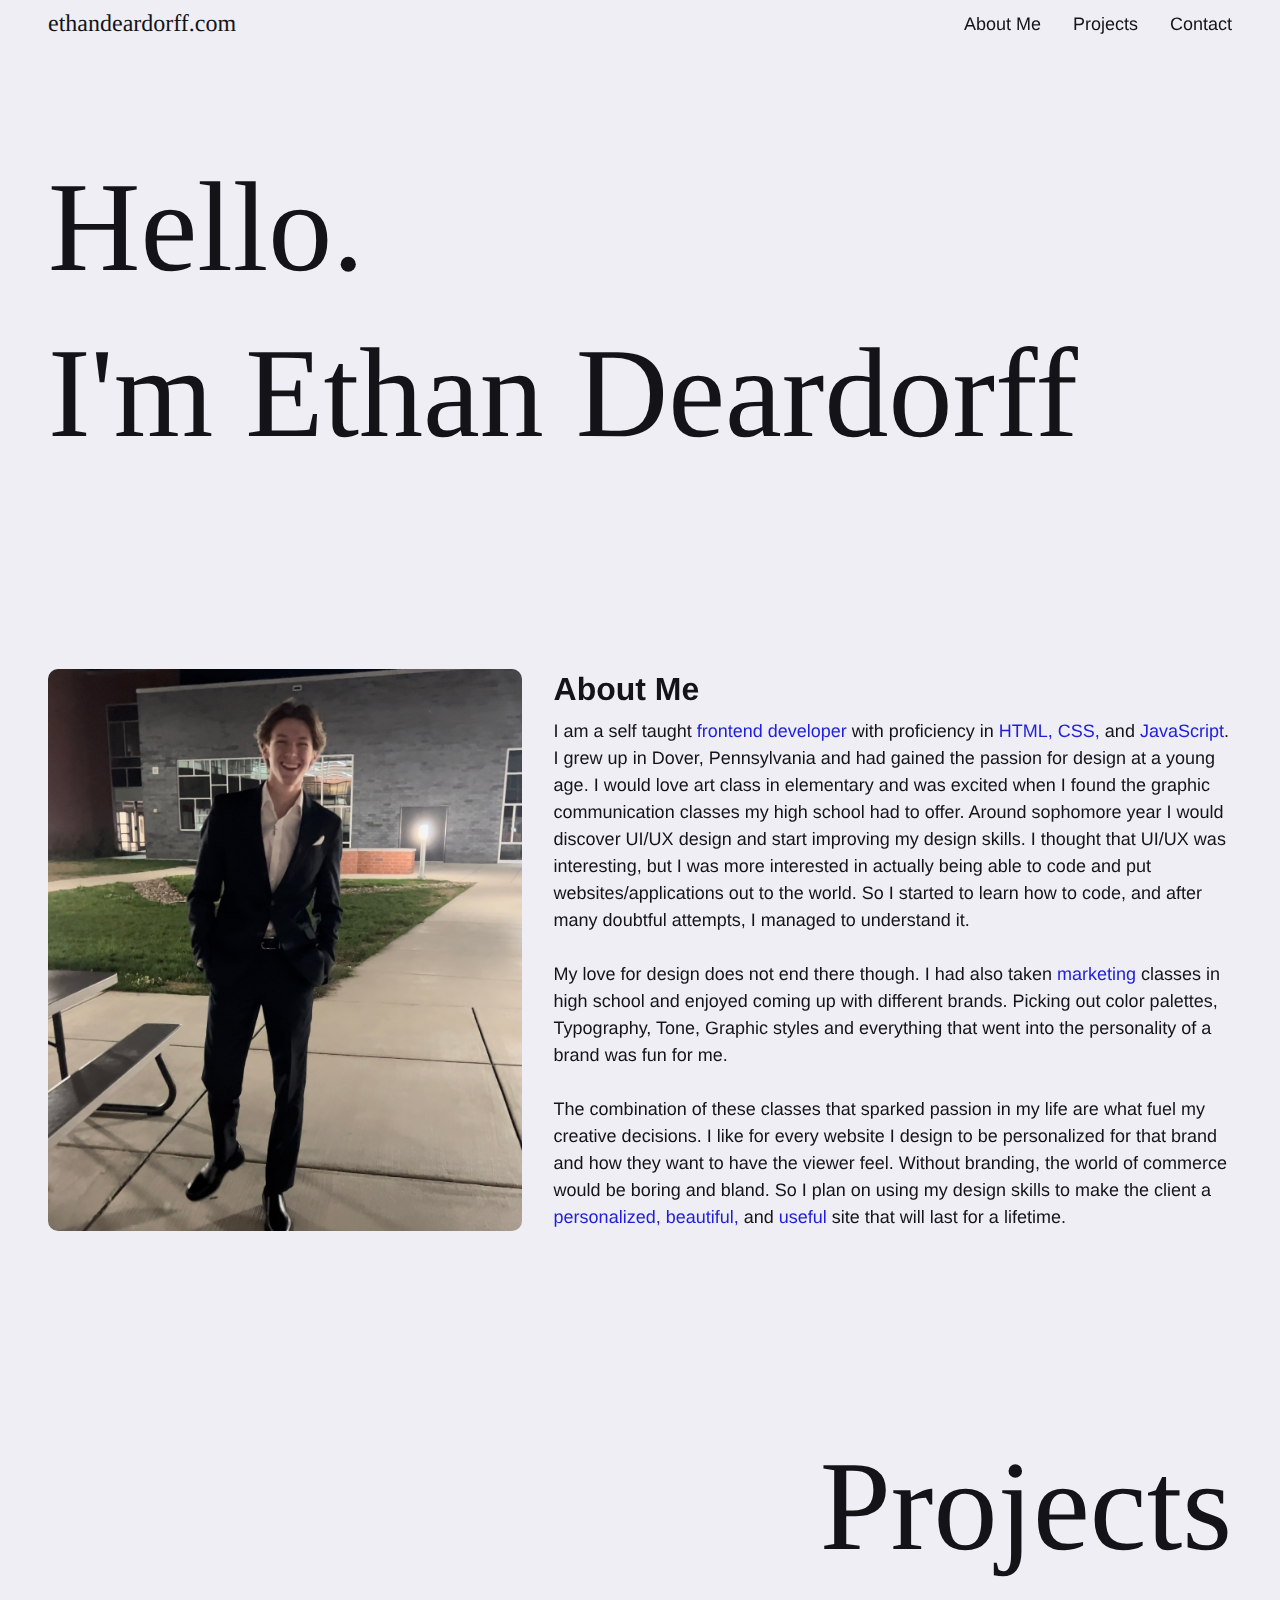
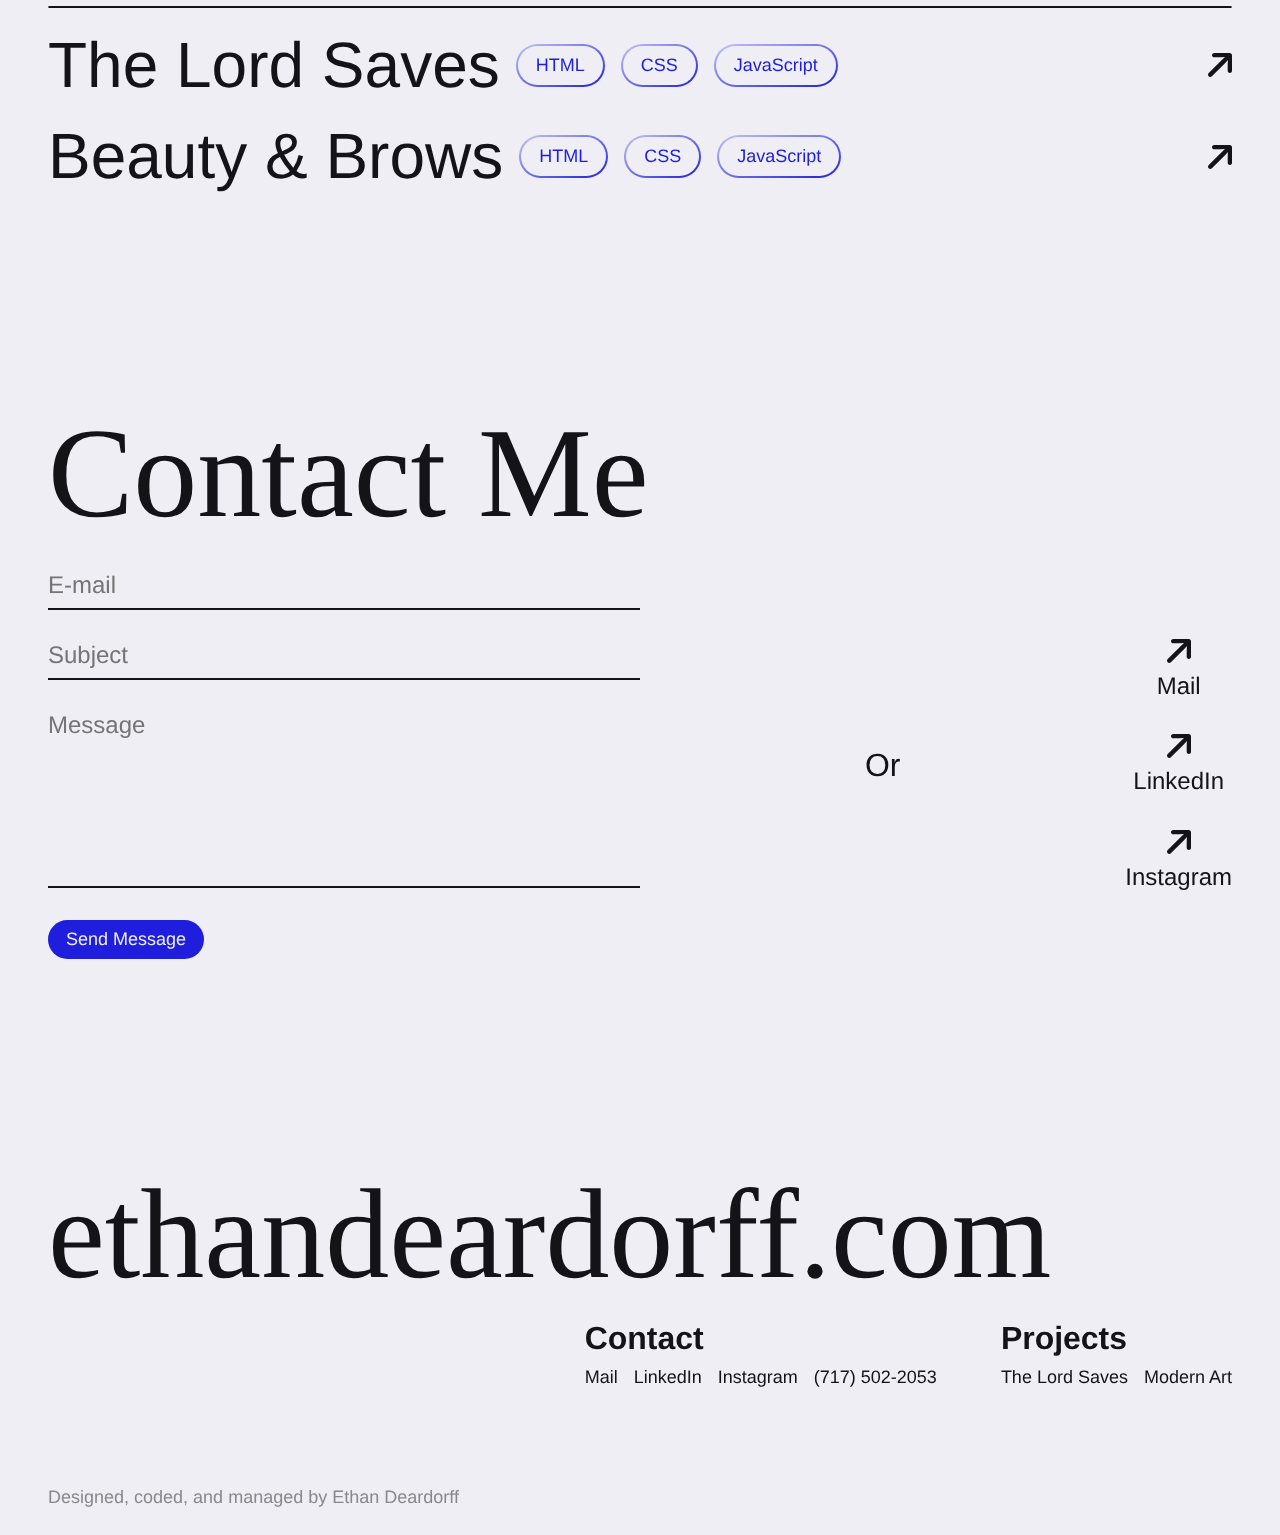
==== commit 1d93986e: "Project Update" ====
--- a/index.html
+++ b/index.html
@@ -150,7 +150,7 @@
           aria-label="Project: The Lord Saves">
           <div class="project">
             <h2 class="fs_largetitle">The Lord Saves</h2>
-            <div class="flex align med_gap">
+            <div class="flex align med_gap langs">
               <span class="secondary_button">
                 <p>HTML</p>
               </span>
@@ -168,11 +168,11 @@
               fill="#141418" />
           </svg>
         </a>
-        <a href="https://modern-art.ethandeardorff1.repl.co" class="flex align space" target="_blank"
-          aria-label="Project: Modern Art">
-          <div class="project">
-            <h2 class="fs_largetitle">Modern Art</h2>
-            <div class="flex align med_gap">
+        <a href="https://www.beautyandbrowsbyrochelle.com" class="flex align space" target="_blank"
+          aria-label="Project: Beauty & Brows">
+          <div class="project">
+            <h2 class="fs_largetitle">Beauty & Brows</h2>
+            <div class="flex align med_gap langs">
               <span class="secondary_button">
                 <p>HTML</p>
               </span>
--- a/style/main_style.css
+++ b/style/main_style.css
@@ -20,14 +20,15 @@
   text-rendering: geometricPrecision;
   text-decoration: none;
   box-sizing: border-box;
-  overflow-x: hidden;
   margin: 0;
   padding: 0;
   transition: all 150ms ease-out;
 
-  &:focus {
+  &:focus-visible {
     outline: var(--colors-blue-100) solid 3px;
     outline-offset: 2px;
+    position: relative;
+    z-index: 100;
   }
 }
 
@@ -38,10 +39,12 @@
   font: 18px arial, sans-serif;
   background: var(--colors-white);
   scroll-behavior: smooth;
+  overflow-x: hidden;
 }
 
 body {
   width: 100%;
+  overflow-x: hidden;
 }
 
 main {
@@ -280,7 +283,6 @@
 
 .hero {
   margin-top: 48px;
-  padding: 144px 0px;
 }
 
 .about_img {
@@ -470,6 +472,10 @@
     padding: 0px 24px;
   }
 
+  div.langs {
+    gap: 8px;
+  }
+
   .large_nav {
     opacity: 0;
     pointer-events: none;
@@ -522,6 +528,10 @@
 
   .about_text {
     width: 100%;
+  }
+
+  footer {
+    padding: 48px 0px;
   }
 
 }
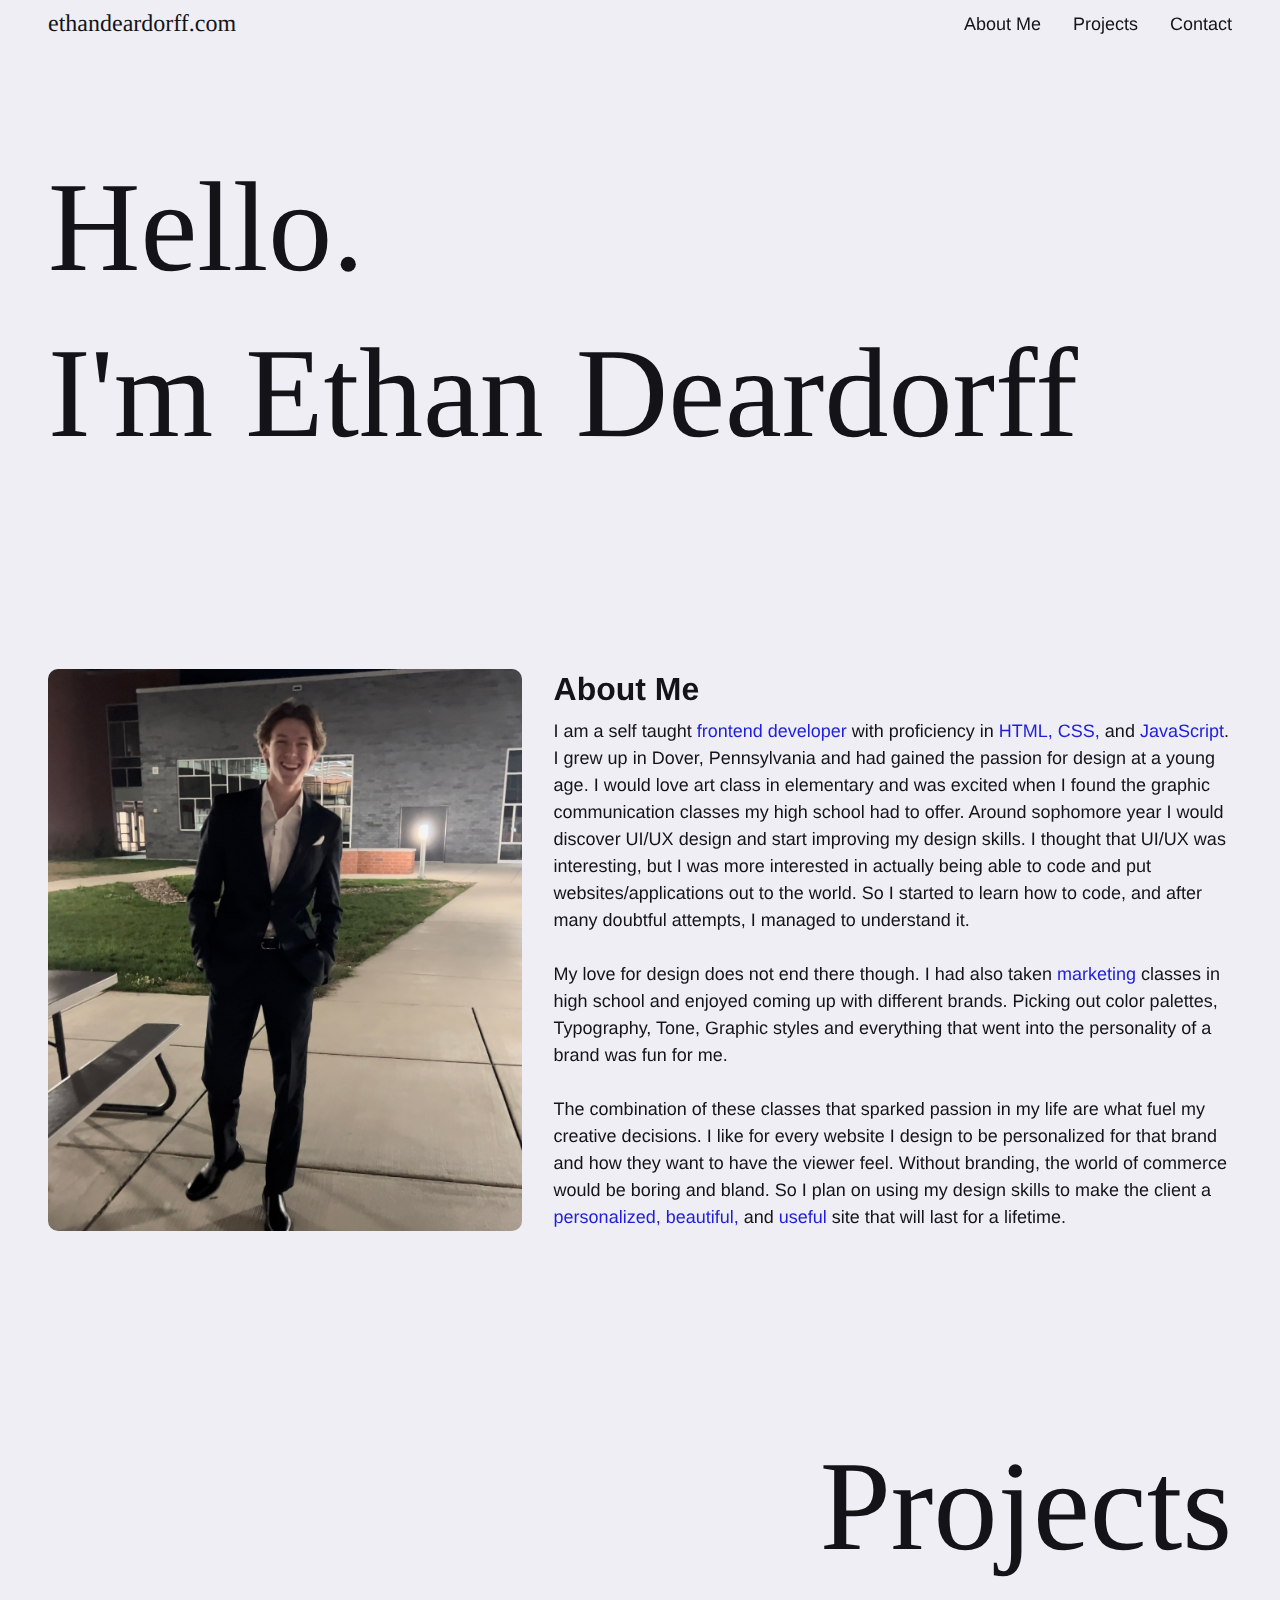
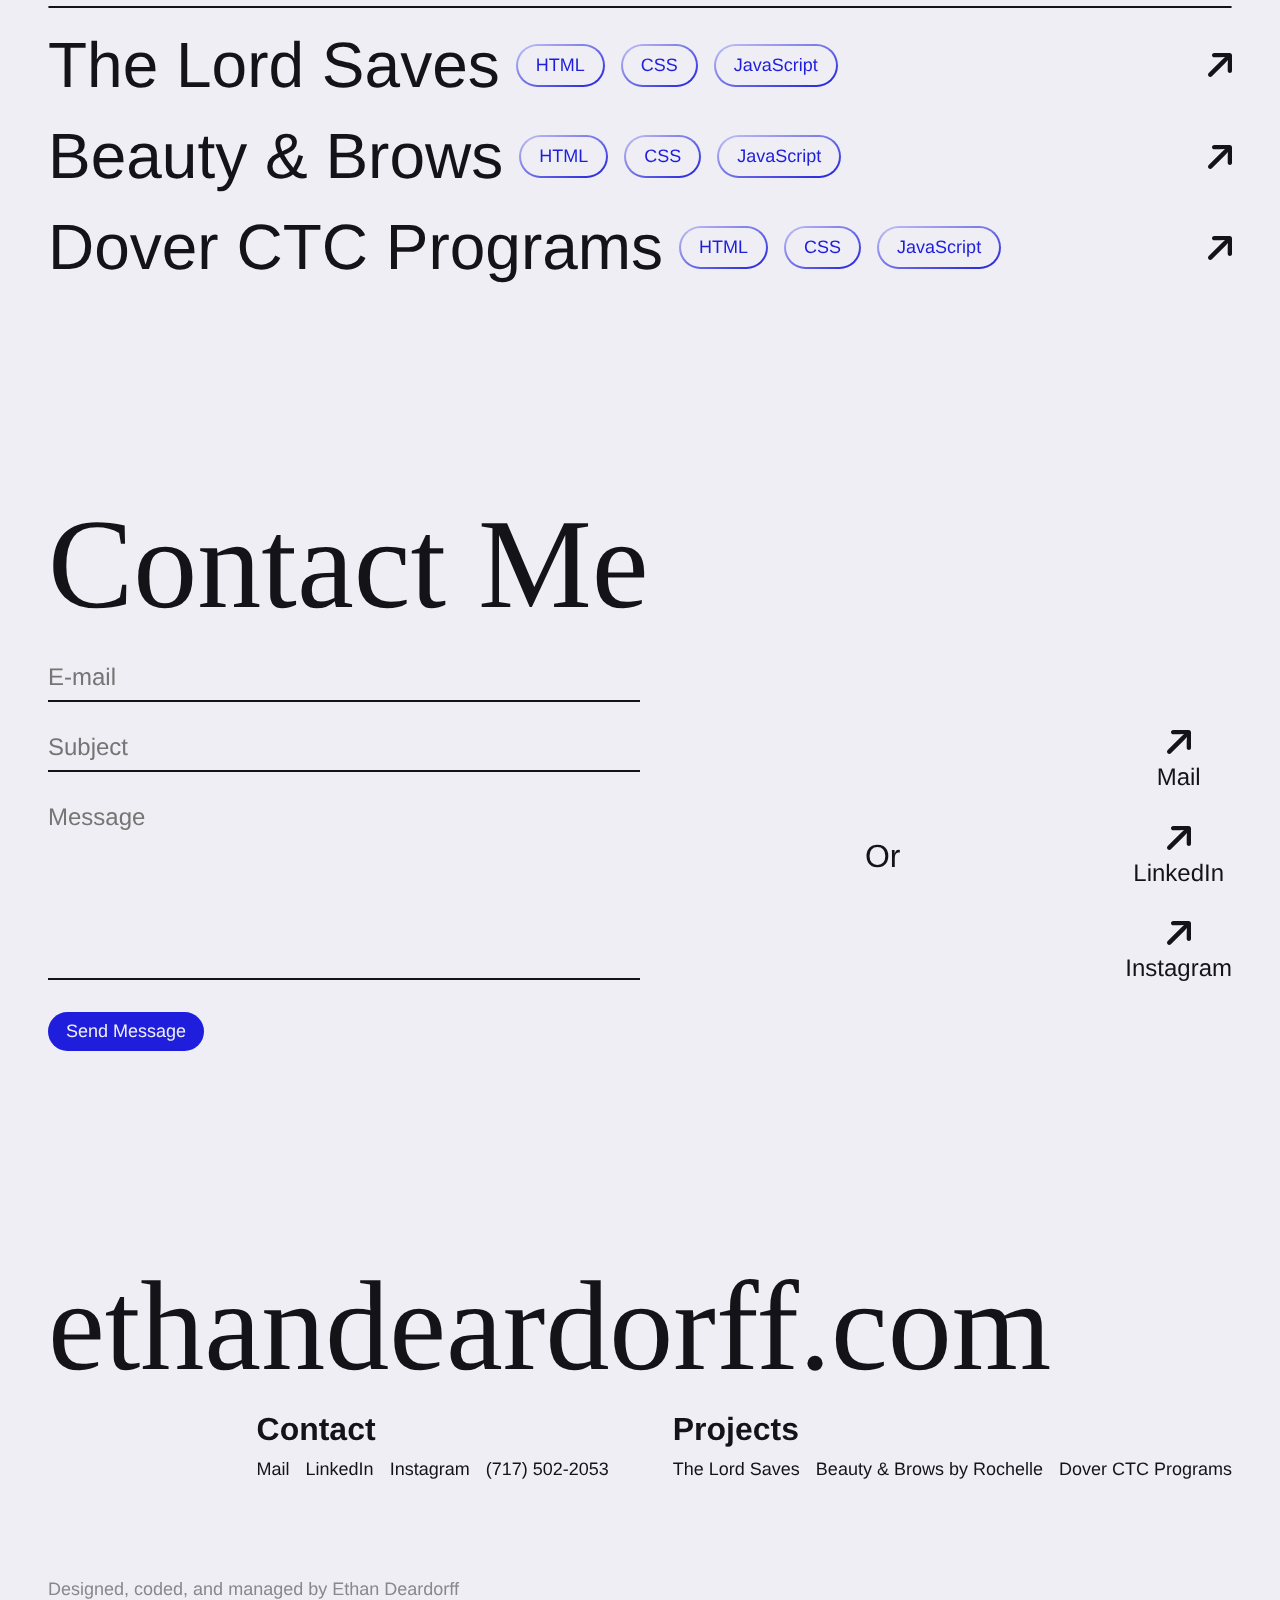
==== commit 3bc7bd62: "Updated Style and Added Projects" ====
--- a/index.html
+++ b/index.html
@@ -30,7 +30,7 @@
       </svg>
     </button>
     <nav class="flex column w-100 small_nav" aria-label="Mobile Navigation" aria-hidden="true">
-      <a class="nav_link" href="#about">
+      <a class="nav_link" href="#about" onclick="closeNav()">
         About
         <svg width="24" height="24" viewBox="0 0 24 24" fill="none" xmlns="http://www.w3.org/2000/svg">
           <path
@@ -38,15 +38,15 @@
             fill="#141418" />
         </svg>
       </a>
-      <a class="nav_link" href="#projects">
+      <span class="nav_link group">
         Projects
-        <svg width="24" height="24" viewBox="0 0 24 24" fill="none" xmlns="http://www.w3.org/2000/svg">
-          <path
-            d="M24 17.7118V2.32939C24 0.945668 23.0779 0.00012207 21.6637 0.00012207H6.27859C4.96447 0.00012207 3.98848 0.991792 3.98848 2.18333C3.98848 3.36718 5.00289 4.29735 6.25553 4.29735H11.9501L17.0144 4.10517L14.3247 6.49595L0.745439 20.1026C0.276657 20.5869 0 21.1557 0 21.7477C0 22.9085 1.07589 24.0001 2.25168 24.0001C2.8511 24.0001 3.41211 23.7388 3.89627 23.2543L17.4986 9.67083L19.904 6.97256L19.6964 11.8771V17.7349C19.6964 18.9957 20.6187 20.0103 21.8098 20.0103C23.0086 20.0103 24 18.9957 24 17.7118Z"
-            fill="#141418" />
-        </svg>
-      </a>
-      <a class="nav_link" href="#contact">
+        <a class="tertiary_button" href="https://www.thelordsaves.net/" target="_blank">The Lord Saves</a>
+        <a class="tertiary_button" href="https://beautyandbrowsbyrochelle.com" target="_blank">Beauty & Brows by
+          Rochelle</a>
+        <a class="tertiary_button" href="https://dover-skills-usa.github.io/Dover-Skills-USA/" target="_blank">Dover
+          CTC Programs</a>
+      </span>
+      <a class="nav_link" href="#contact" onclick="closeNav()">
         Contact
         <svg width="24" height="24" viewBox="0 0 24 24" fill="none" xmlns="http://www.w3.org/2000/svg">
           <path
@@ -102,50 +102,6 @@
       <h1 class="styled_title w-100 right">Projects</h1>
       <hr>
       <div class="flex column sm_gap">
-      <!-- 
-        <a href="" class="flex align space" target="_blank" aria-label="Project: Aroura Gardens">
-          <div class="project">
-            <h2 class="fs_largetitle">Aroura Gardens</h2>
-            <div class="flex align med_gap">
-              <span class="secondary_button">
-                <p>HTML</p>
-              </span>
-              <span class="secondary_button">
-                <p>CSS</p>
-              </span>
-              <span class="secondary_button">
-                <p>JavaScript</p>
-              </span>
-            </div>
-          </div>
-          <svg width="24" height="24" viewBox="0 0 24 24" fill="none" xmlns="http://www.w3.org/2000/svg">
-            <path
-              d="M24 17.7118V2.32939C24 0.945668 23.0779 0.00012207 21.6637 0.00012207H6.27859C4.96447 0.00012207 3.98848 0.991792 3.98848 2.18333C3.98848 3.36718 5.00289 4.29735 6.25553 4.29735H11.9501L17.0144 4.10517L14.3247 6.49595L0.745439 20.1026C0.276657 20.5869 0 21.1557 0 21.7477C0 22.9085 1.07589 24.0001 2.25168 24.0001C2.8511 24.0001 3.41211 23.7388 3.89627 23.2543L17.4986 9.67083L19.904 6.97256L19.6964 11.8771V17.7349C19.6964 18.9957 20.6187 20.0103 21.8098 20.0103C23.0086 20.0103 24 18.9957 24 17.7118Z"
-              fill="#141418" />
-          </svg>
-        </a>
-        <a href="" class="flex align space" target="_blank" aria-label="Project: Fish Tail Bar & Grill">
-          <div class="project">
-            <h2 class="fs_largetitle">Fish Tail Bar & Grill</h2>
-            <div class="flex align med_gap">
-              <span class="secondary_button">
-                <p>HTML</p>
-              </span>
-              <span class="secondary_button">
-                <p>CSS</p>
-              </span>
-              <span class="secondary_button">
-                <p>JavaScript</p>
-              </span>
-            </div>
-          </div>
-          <svg width="24" height="24" viewBox="0 0 24 24" fill="none" xmlns="http://www.w3.org/2000/svg">
-            <path
-              d="M24 17.7118V2.32939C24 0.945668 23.0779 0.00012207 21.6637 0.00012207H6.27859C4.96447 0.00012207 3.98848 0.991792 3.98848 2.18333C3.98848 3.36718 5.00289 4.29735 6.25553 4.29735H11.9501L17.0144 4.10517L14.3247 6.49595L0.745439 20.1026C0.276657 20.5869 0 21.1557 0 21.7477C0 22.9085 1.07589 24.0001 2.25168 24.0001C2.8511 24.0001 3.41211 23.7388 3.89627 23.2543L17.4986 9.67083L19.904 6.97256L19.6964 11.8771V17.7349C19.6964 18.9957 20.6187 20.0103 21.8098 20.0103C23.0086 20.0103 24 18.9957 24 17.7118Z"
-              fill="#141418" />
-          </svg>
-        </a> 
-      -->
         <a href="https://www.thelordsaves.net" class="flex align space" target="_blank"
           aria-label="Project: The Lord Saves">
           <div class="project">
@@ -172,6 +128,28 @@
           aria-label="Project: Beauty & Brows">
           <div class="project">
             <h2 class="fs_largetitle">Beauty & Brows</h2>
+            <div class="flex align med_gap langs">
+              <span class="secondary_button">
+                <p>HTML</p>
+              </span>
+              <span class="secondary_button">
+                <p>CSS</p>
+              </span>
+              <span class="secondary_button">
+                <p>JavaScript</p>
+              </span>
+            </div>
+          </div>
+          <svg width="24" height="24" viewBox="0 0 24 24" fill="none" xmlns="http://www.w3.org/2000/svg">
+            <path
+              d="M24 17.7118V2.32939C24 0.945668 23.0779 0.00012207 21.6637 0.00012207H6.27859C4.96447 0.00012207 3.98848 0.991792 3.98848 2.18333C3.98848 3.36718 5.00289 4.29735 6.25553 4.29735H11.9501L17.0144 4.10517L14.3247 6.49595L0.745439 20.1026C0.276657 20.5869 0 21.1557 0 21.7477C0 22.9085 1.07589 24.0001 2.25168 24.0001C2.8511 24.0001 3.41211 23.7388 3.89627 23.2543L17.4986 9.67083L19.904 6.97256L19.6964 11.8771V17.7349C19.6964 18.9957 20.6187 20.0103 21.8098 20.0103C23.0086 20.0103 24 18.9957 24 17.7118Z"
+              fill="#141418" />
+          </svg>
+        </a>
+        <a href="https://dover-skills-usa.github.io/Dover-Skills-USA/" class="flex align space" target="_blank"
+          aria-label="Project: Dover CTC Programs">
+          <div class="project">
+            <h2 class="fs_largetitle">Dover CTC Programs</h2>
             <div class="flex align med_gap langs">
               <span class="secondary_button">
                 <p>HTML</p>
@@ -241,20 +219,20 @@
         <h2 class="fs_title" aria-label="Contact">Contact</h2>
         <div class="flex med_gap">
           <a class="tertiary_button" href="mailto: ethandeardorff01@gmail.com">Mail</a>
-          <a class="tertiary_button" href="" target="_blank">LinkedIn</a>
-          <a class="tertiary_button" href="" target="_blank">Instagram</a>
+          <a class="tertiary_button" href="https://www.linkedin.com/in/ethan-deardorff-830681233/"
+            target="_blank">LinkedIn</a>
+          <a class="tertiary_button" href="https://www.instagram.com/ethan_deardorff_/" target="_blank">Instagram</a>
           <a class="tertiary_button" href="sms: 7175022053">(717) 502-2053</a>
         </div>
       </div>
       <div class="flex column sm_gap">
         <h2 class="fs_title" aria-label="Projects">Projects</h2>
         <div class="flex med_gap">
-        <!--
-          <a class="tertiary_button" href="" target="_blank">Aroura Gardens</a>
-          <a class="tertiary_button" href="" target="_blank">Fish Tail Bar & Grill</a>
-        -->
-          <a class="tertiary_button" href="https://www.thelordsaves.net/" target="_blank"> The Lord Saves</a>
-          <a class="tertiary_button" href="https://modern-art.ethandeardorff1.repl.co" target="_blank">Modern Art</a>
+          <a class="tertiary_button" href="https://www.thelordsaves.net/" target="_blank">The Lord Saves</a>
+          <a class="tertiary_button" href="https://beautyandbrowsbyrochelle.com" target="_blank">Beauty & Brows by
+            Rochelle</a>
+          <a class="tertiary_button" href="https://dover-skills-usa.github.io/Dover-Skills-USA/" target="_blank">Dover
+            CTC Programs</a>
         </div>
       </div>
   </footer>
--- a/style/main_style.css
+++ b/style/main_style.css
@@ -183,6 +183,7 @@
 
 .no_overflow {
   overflow: hidden;
+  touch-action: none;
 }
 
 
@@ -257,6 +258,16 @@
   font-size: var(--font-size-largetitle);
   transition: all 300ms ease-in-out;
   transition-delay: 150ms;
+
+  &.group {
+    flex-direction: column;
+    align-items: flex-start;
+
+    &>a {
+      font-size: 1rem;
+      color: var(--colors-black-50);
+    }
+  }
 }
 
 .bg_blur {
@@ -343,6 +354,7 @@
   & button {
     width: fit-content;
     font-size: var(--font-size-body);
+    font-weight: normal;
   }
 }
 
@@ -538,6 +550,14 @@
 
 @media screen and (max-width: 480px) {
 
+  .secondary_button {
+    border-radius: 100px;
+
+    &>p {
+      font-size: 0.777rem;
+    }
+  }
+
   .hero {
     padding: 72px 0px;
   }
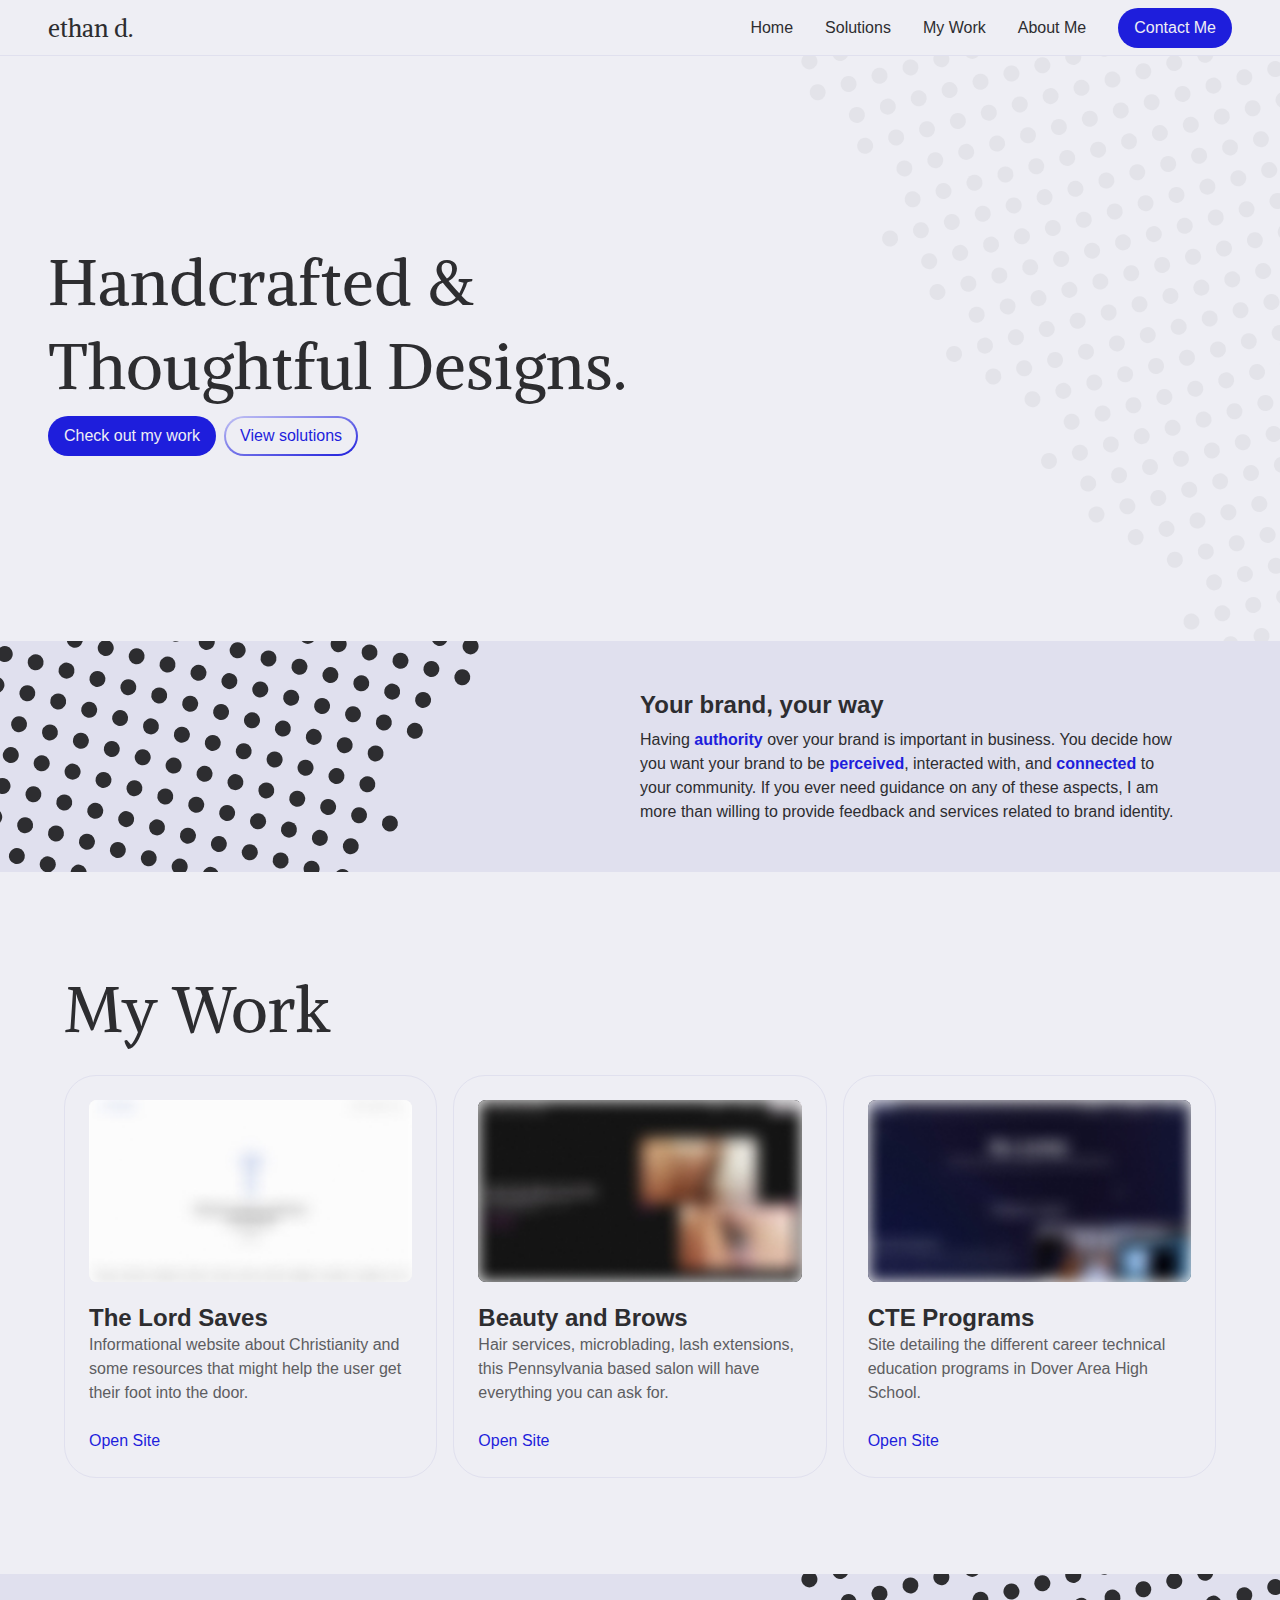
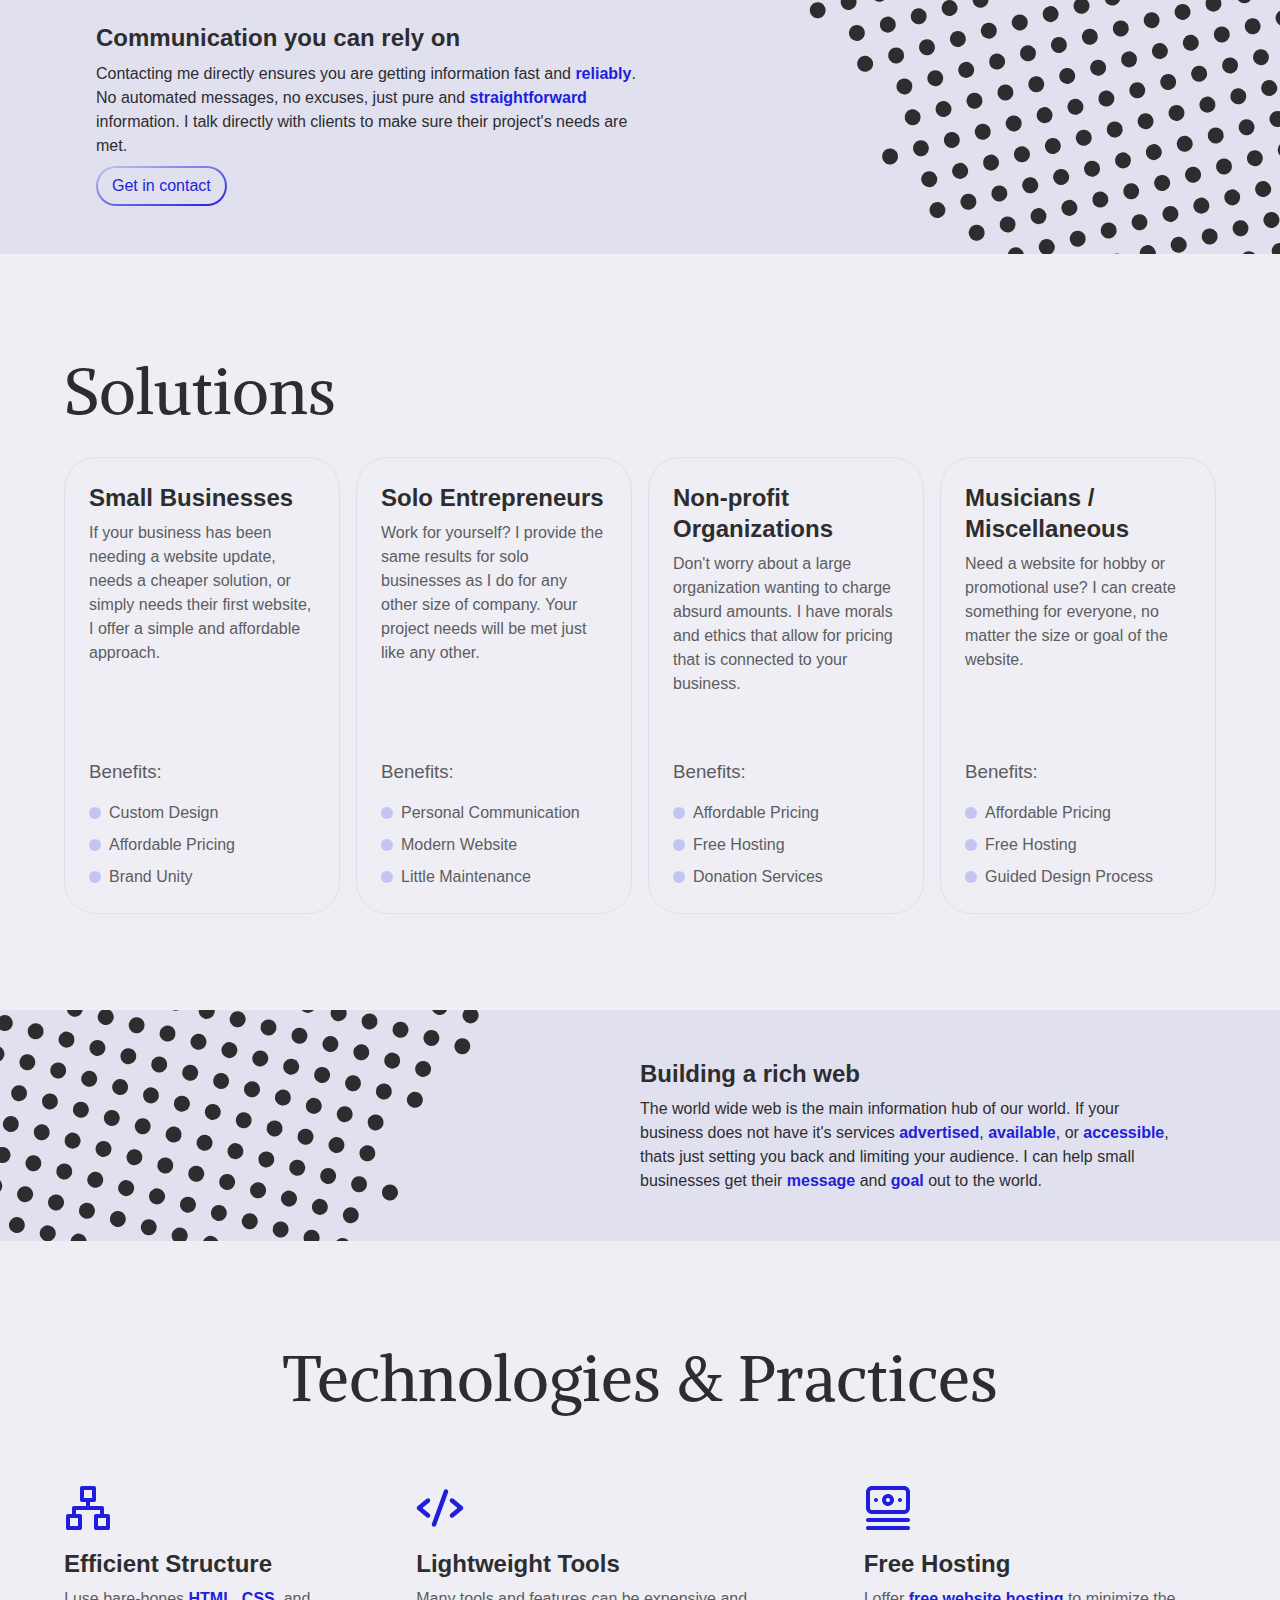
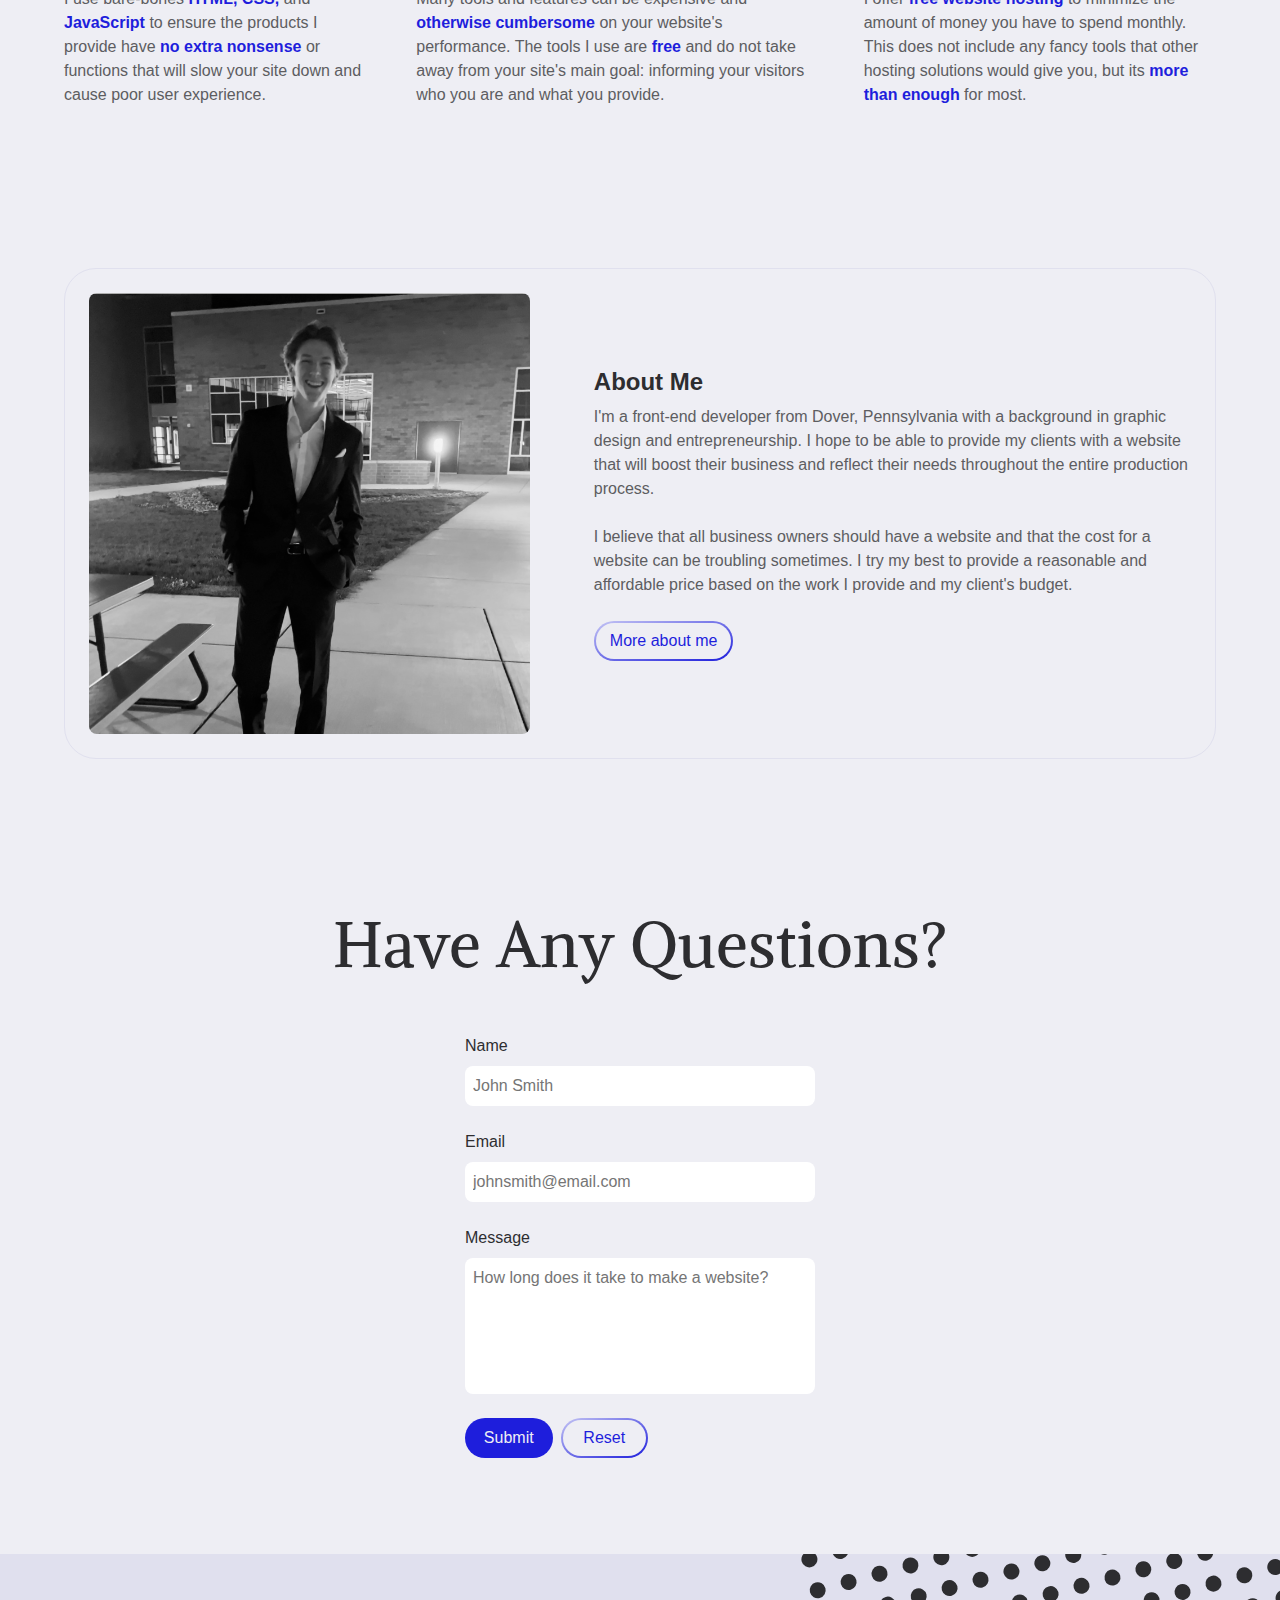
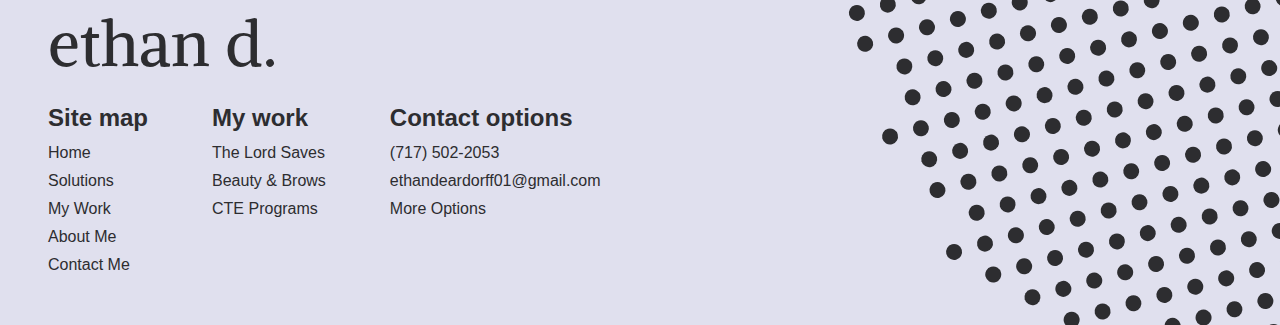
==== commit 7037ed1e: "Removed old files and uploaded rebrand" ====
--- a/index.html
+++ b/index.html
@@ -1,246 +1,428 @@
 <!DOCTYPE html>
-<html lang="en-us">
+<html lang="en">
 
 <head>
-  <meta charset="utf-8">
-  <meta name="viewport" content="width=device-width initial-scale=1">
-  <title>Ethan Deardorff</title>
-  <meta name="keywords" content="Portfolio, Front-end, HTML, html, CSS, css, Javascript, javascript, code, programming">
-  <meta name="description"
-    content="Ethan Deardorff's portfolio including all of the front-end projects worked on by him. Contact at ethandeardorff01@gmail.com, text (717) 502-2053, or on social media">
-  <link href="/style/main_style.css" rel="stylesheet" type="text/css" />
-  <link rel="icon" href="/assets/favicon.png" type="image/x-icon">
+    <meta charset="UTF-8">
+    <meta name="viewport" content="width=device-width, initial-scale=1.0">
+    <title>ethan d - portfolio</title>
+    <meta name="description"
+        content="Personalized websites that make your brand stand out; for less than market price.">
+    <link rel="stylesheet" href="./style.css">
+    <link rel="preconnect" href="https://fonts.googleapis.com">
+    <link rel="preconnect" href="https://fonts.gstatic.com" crossorigin>
+    <link href="https://fonts.googleapis.com/css2?family=Alike&display=swap" rel="stylesheet">
+    <link rel="apple-touch-icon" sizes="180x180" href="/assets/icons/favicons/apple-touch-icon.png">
+    <link rel="icon" type="image/png" sizes="32x32" href="/assets/icons/favicons/favicon-32x32.png">
+    <link rel="icon" type="image/png" sizes="16x16" href="/assets/icons/favicons/favicon-16x16.png">
+    <link rel="manifest" href="/assets/icons/favicons/site.webmanifest">
+    <link rel="mask-icon" href="/assets/icons/favicons/safari-pinned-tab.svg" color="#ff0000">
+    <link rel="shortcut icon" href="/assets/icons/favicons/favicon.ico">
+    <meta name="apple-mobile-web-app-title" content="ethandeardorff.com">
+    <meta name="application-name" content="ethandeardorff.com">
+    <meta name="msapplication-TileColor" content="#ffffff">
+    <meta name="msapplication-config" content="/assets/icons/favicons/browserconfig.xml">
+    <meta name="theme-color" content="rgb(238, 238, 244)">
 </head>
 
 <body>
 
-  <!----------------------- Header ----------------------->
-  <header class="w-100" aria-label="Header">
-    <span class="logo" aria-label="Logo">ethandeardorff.com</span>
-    <nav class="large_nav" aria-label="Navigation">
-      <a href="#about" class="tertiary_button" aria-label="About Me">About Me</a>
-      <a href="#projects" class="tertiary_button" aria-label="Projects">Projects</a>
-      <a href="#contact" class="tertiary_button" aria-label="Contact">Contact</a>
-    </nav>
-    <button class="menu" aria-label="Menu Button" aria-controls="Mobile Navigation">
-      <svg aria-hidden="true" width="26" height="18" viewBox="0 0 26 18" fill="none" xmlns="http://www.w3.org/2000/svg">
-        <path d="M1 1H25" stroke="#141418" stroke-width="2" stroke-linecap="round" />
-        <path d="M1 9H25" stroke="#141418" stroke-width="2" stroke-linecap="round" />
-        <path d="M1 17H16" stroke="#141418" stroke-width="2" stroke-linecap="round" />
-      </svg>
-    </button>
-    <nav class="flex column w-100 small_nav" aria-label="Mobile Navigation" aria-hidden="true">
-      <a class="nav_link" href="#about" onclick="closeNav()">
-        About
-        <svg width="24" height="24" viewBox="0 0 24 24" fill="none" xmlns="http://www.w3.org/2000/svg">
-          <path
-            d="M24 17.7118V2.32939C24 0.945668 23.0779 0.00012207 21.6637 0.00012207H6.27859C4.96447 0.00012207 3.98848 0.991792 3.98848 2.18333C3.98848 3.36718 5.00289 4.29735 6.25553 4.29735H11.9501L17.0144 4.10517L14.3247 6.49595L0.745439 20.1026C0.276657 20.5869 0 21.1557 0 21.7477C0 22.9085 1.07589 24.0001 2.25168 24.0001C2.8511 24.0001 3.41211 23.7388 3.89627 23.2543L17.4986 9.67083L19.904 6.97256L19.6964 11.8771V17.7349C19.6964 18.9957 20.6187 20.0103 21.8098 20.0103C23.0086 20.0103 24 18.9957 24 17.7118Z"
-            fill="#141418" />
-        </svg>
-      </a>
-      <span class="nav_link group">
-        Projects
-        <a class="tertiary_button" href="https://www.thelordsaves.net/" target="_blank">The Lord Saves</a>
-        <a class="tertiary_button" href="https://beautyandbrowsbyrochelle.com" target="_blank">Beauty & Brows by
-          Rochelle</a>
-        <a class="tertiary_button" href="https://dover-skills-usa.github.io/Dover-Skills-USA/" target="_blank">Dover
-          CTC Programs</a>
-      </span>
-      <a class="nav_link" href="#contact" onclick="closeNav()">
-        Contact
-        <svg width="24" height="24" viewBox="0 0 24 24" fill="none" xmlns="http://www.w3.org/2000/svg">
-          <path
-            d="M24 17.7118V2.32939C24 0.945668 23.0779 0.00012207 21.6637 0.00012207H6.27859C4.96447 0.00012207 3.98848 0.991792 3.98848 2.18333C3.98848 3.36718 5.00289 4.29735 6.25553 4.29735H11.9501L17.0144 4.10517L14.3247 6.49595L0.745439 20.1026C0.276657 20.5869 0 21.1557 0 21.7477C0 22.9085 1.07589 24.0001 2.25168 24.0001C2.8511 24.0001 3.41211 23.7388 3.89627 23.2543L17.4986 9.67083L19.904 6.97256L19.6964 11.8771V17.7349C19.6964 18.9957 20.6187 20.0103 21.8098 20.0103C23.0086 20.0103 24 18.9957 24 17.7118Z"
-            fill="#141418" />
-        </svg>
-      </a>
-    </nav>
-  </header>
-
-  <div aria-hidden="true" class="bg_blur"></div>
-  <div aria-hidden="true" class="flex align load_screen">
-    <h1 class="styled_title" style="width: fit-content;">Welcome.</h1>
-  </div>
-
-  <!----------------------- Main ----------------------->
-  <main>
-    <section class="hero" id="hero" aria-label="Hero">
-      <h1 class="styled_title" aria-label="Heading">
-        Hello.
-        <br aria-hidden="true">
-        I'm Ethan Deardorff
-      </h1>
-    </section>
-    <section class="flex lg_gap" id="about" aria-label="About">
-      <img class="about_img" src="/assets/IMG_0514.jpg" alt="Portrait" />
-      <div class="about_text flex column sm_gap">
-        <h2 class="fs_title">About Me</h2>
-        <p>
-          I am a self taught <span class="blue">frontend developer</span> with proficiency in <span class="blue">HTML,
-            CSS,</span> and <span class="blue">JavaScript</span>.
-          I grew up in Dover,
-          Pennsylvania and had gained the passion for design at a young age. I would love art class in elementary and
-          was excited when I found the graphic communication classes my high school had to offer. Around sophomore year
-          I would discover UI/UX design and start improving my design skills. I thought that UI/UX was interesting, but
-          I was more interested in actually being able to code and put websites/applications out to the world. So I
-          started to learn how to code, and after many doubtful attempts, I managed to understand it.
-          <br><br>
-          My love for design does not end there though. I had also taken <span class="blue">marketing</span> classes in
-          high school and enjoyed
-          coming up with different brands. Picking out color palettes, Typography, Tone, Graphic styles and everything
-          that went into the personality of a brand was fun for me.
-          <br><br>
-          The combination of these classes that sparked passion in my life are what fuel my creative decisions. I like
-          for every website I design to be personalized for that brand and how they want to have the viewer feel.
-          Without branding, the world of commerce would be boring and bland. So I plan on using my design skills to make
-          the client a <span class="blue">personalized, beautiful,</span> and <span class="blue">useful</span> site that
-          will last for a lifetime.
-        </p>
-      </div>
-    </section>
-    <section class="flex column med_gap" id="projects" aria-label="Projects">
-      <h1 class="styled_title w-100 right">Projects</h1>
-      <hr>
-      <div class="flex column sm_gap">
-        <a href="https://www.thelordsaves.net" class="flex align space" target="_blank"
-          aria-label="Project: The Lord Saves">
-          <div class="project">
-            <h2 class="fs_largetitle">The Lord Saves</h2>
-            <div class="flex align med_gap langs">
-              <span class="secondary_button">
-                <p>HTML</p>
-              </span>
-              <span class="secondary_button">
-                <p>CSS</p>
-              </span>
-              <span class="secondary_button">
-                <p>JavaScript</p>
-              </span>
-            </div>
-          </div>
-          <svg width="24" height="24" viewBox="0 0 24 24" fill="none" xmlns="http://www.w3.org/2000/svg">
-            <path
-              d="M24 17.7118V2.32939C24 0.945668 23.0779 0.00012207 21.6637 0.00012207H6.27859C4.96447 0.00012207 3.98848 0.991792 3.98848 2.18333C3.98848 3.36718 5.00289 4.29735 6.25553 4.29735H11.9501L17.0144 4.10517L14.3247 6.49595L0.745439 20.1026C0.276657 20.5869 0 21.1557 0 21.7477C0 22.9085 1.07589 24.0001 2.25168 24.0001C2.8511 24.0001 3.41211 23.7388 3.89627 23.2543L17.4986 9.67083L19.904 6.97256L19.6964 11.8771V17.7349C19.6964 18.9957 20.6187 20.0103 21.8098 20.0103C23.0086 20.0103 24 18.9957 24 17.7118Z"
-              fill="#141418" />
-          </svg>
-        </a>
-        <a href="https://www.beautyandbrowsbyrochelle.com" class="flex align space" target="_blank"
-          aria-label="Project: Beauty & Brows">
-          <div class="project">
-            <h2 class="fs_largetitle">Beauty & Brows</h2>
-            <div class="flex align med_gap langs">
-              <span class="secondary_button">
-                <p>HTML</p>
-              </span>
-              <span class="secondary_button">
-                <p>CSS</p>
-              </span>
-              <span class="secondary_button">
-                <p>JavaScript</p>
-              </span>
-            </div>
-          </div>
-          <svg width="24" height="24" viewBox="0 0 24 24" fill="none" xmlns="http://www.w3.org/2000/svg">
-            <path
-              d="M24 17.7118V2.32939C24 0.945668 23.0779 0.00012207 21.6637 0.00012207H6.27859C4.96447 0.00012207 3.98848 0.991792 3.98848 2.18333C3.98848 3.36718 5.00289 4.29735 6.25553 4.29735H11.9501L17.0144 4.10517L14.3247 6.49595L0.745439 20.1026C0.276657 20.5869 0 21.1557 0 21.7477C0 22.9085 1.07589 24.0001 2.25168 24.0001C2.8511 24.0001 3.41211 23.7388 3.89627 23.2543L17.4986 9.67083L19.904 6.97256L19.6964 11.8771V17.7349C19.6964 18.9957 20.6187 20.0103 21.8098 20.0103C23.0086 20.0103 24 18.9957 24 17.7118Z"
-              fill="#141418" />
-          </svg>
-        </a>
-        <a href="https://dover-skills-usa.github.io/Dover-Skills-USA/" class="flex align space" target="_blank"
-          aria-label="Project: Dover CTC Programs">
-          <div class="project">
-            <h2 class="fs_largetitle">Dover CTC Programs</h2>
-            <div class="flex align med_gap langs">
-              <span class="secondary_button">
-                <p>HTML</p>
-              </span>
-              <span class="secondary_button">
-                <p>CSS</p>
-              </span>
-              <span class="secondary_button">
-                <p>JavaScript</p>
-              </span>
-            </div>
-          </div>
-          <svg width="24" height="24" viewBox="0 0 24 24" fill="none" xmlns="http://www.w3.org/2000/svg">
-            <path
-              d="M24 17.7118V2.32939C24 0.945668 23.0779 0.00012207 21.6637 0.00012207H6.27859C4.96447 0.00012207 3.98848 0.991792 3.98848 2.18333C3.98848 3.36718 5.00289 4.29735 6.25553 4.29735H11.9501L17.0144 4.10517L14.3247 6.49595L0.745439 20.1026C0.276657 20.5869 0 21.1557 0 21.7477C0 22.9085 1.07589 24.0001 2.25168 24.0001C2.8511 24.0001 3.41211 23.7388 3.89627 23.2543L17.4986 9.67083L19.904 6.97256L19.6964 11.8771V17.7349C19.6964 18.9957 20.6187 20.0103 21.8098 20.0103C23.0086 20.0103 24 18.9957 24 17.7118Z"
-              fill="#141418" />
-          </svg>
-        </a>
-      </div>
-    </section>
-    <section class="flex column med_gap" id="contact" aria-label="Contact ">
-      <h1 class="styled_title w-100">Contact Me</h1>
-      <div class="flex space align">
-        <form action="https://formspree.io/f/mleqedjw" method="post" class="flex column lg_gap w-50"
-          aria-label="Contact Form">
-          <input type="email" name="_replyto" placeholder="E-mail" required />
-          <input type="text" name="_subject" placeholder="Subject" required />
-          <textarea name="message" placeholder="Message" required></textarea>
-          <button class="primary_button" type="submit">Send Message</button>
-        </form>
-        <span class="fs_title">Or</span>
-        <div class="flex column lg_gap space">
-          <a class="flex column align sm_gap" href="mailto: ethandeardorff01@gmail.com">
-            <svg width="24" height="24" viewBox="0 0 24 24" fill="none" xmlns="http://www.w3.org/2000/svg">
-              <path
-                d="M24 17.7118V2.32939C24 0.945668 23.0779 0.00012207 21.6637 0.00012207H6.27859C4.96447 0.00012207 3.98848 0.991792 3.98848 2.18333C3.98848 3.36718 5.00289 4.29735 6.25553 4.29735H11.9501L17.0144 4.10517L14.3247 6.49595L0.745439 20.1026C0.276657 20.5869 0 21.1557 0 21.7477C0 22.9085 1.07589 24.0001 2.25168 24.0001C2.8511 24.0001 3.41211 23.7388 3.89627 23.2543L17.4986 9.67083L19.904 6.97256L19.6964 11.8771V17.7349C19.6964 18.9957 20.6187 20.0103 21.8098 20.0103C23.0086 20.0103 24 18.9957 24 17.7118Z"
-                fill="#141418" />
-            </svg>
-            <p class="fs_header">Mail</p>
-          </a>
-          <a class="flex column align sm_gap" href="https://www.linkedin.com/in/ethan-deardorff-830681233/">
-            <svg width="24" height="24" viewBox="0 0 24 24" fill="none" xmlns="http://www.w3.org/2000/svg">
-              <path
-                d="M24 17.7118V2.32939C24 0.945668 23.0779 0.00012207 21.6637 0.00012207H6.27859C4.96447 0.00012207 3.98848 0.991792 3.98848 2.18333C3.98848 3.36718 5.00289 4.29735 6.25553 4.29735H11.9501L17.0144 4.10517L14.3247 6.49595L0.745439 20.1026C0.276657 20.5869 0 21.1557 0 21.7477C0 22.9085 1.07589 24.0001 2.25168 24.0001C2.8511 24.0001 3.41211 23.7388 3.89627 23.2543L17.4986 9.67083L19.904 6.97256L19.6964 11.8771V17.7349C19.6964 18.9957 20.6187 20.0103 21.8098 20.0103C23.0086 20.0103 24 18.9957 24 17.7118Z"
-                fill="#141418" />
-            </svg>
-            <p class="fs_header">LinkedIn</p>
-          </a>
-          <a class="flex column align sm_gap" href="https://www.instagram.com/ethan_deardorff_/">
-            <svg width="24" height="24" viewBox="0 0 24 24" fill="none" xmlns="http://www.w3.org/2000/svg">
-              <path
-                d="M24 17.7118V2.32939C24 0.945668 23.0779 0.00012207 21.6637 0.00012207H6.27859C4.96447 0.00012207 3.98848 0.991792 3.98848 2.18333C3.98848 3.36718 5.00289 4.29735 6.25553 4.29735H11.9501L17.0144 4.10517L14.3247 6.49595L0.745439 20.1026C0.276657 20.5869 0 21.1557 0 21.7477C0 22.9085 1.07589 24.0001 2.25168 24.0001C2.8511 24.0001 3.41211 23.7388 3.89627 23.2543L17.4986 9.67083L19.904 6.97256L19.6964 11.8771V17.7349C19.6964 18.9957 20.6187 20.0103 21.8098 20.0103C23.0086 20.0103 24 18.9957 24 17.7118Z"
-                fill="#141418" />
-            </svg>
-            <p class="fs_header">Instagram</p>
-          </a>
+    <header>
+        <a href="#main" class="skip-btn" aria-label="skip to main content on this page">Skip to main content</a>
+        <a href="/"><span>ethan d.</span></a>
+        <button class="mobile-nav-btn" tabindex="-1" aria-label="Navigation Menu Button" aria-controls="nav"
+            aria-expanded="false"></button>
+        <nav id="nav">
+            <h1 class="title">
+                Menu
+            </h1>
+            <ul>
+                <li><a href="/" class="tertiary-btn" aria-label="Go to Home">Home</a></li>
+                <li><a href="/#solutions-section" class="tertiary-btn" aria-label="Go to Solutions">Solutions</a></li>
+                <li><a href="/My-Work/" class="tertiary-btn work-btn" aria-label="Go to My Work">My Work</a></li>
+                <li><a href="/About-Me/" class="tertiary-btn" aria-label="Go to About Me">About Me</a></li>
+                <li><a href="/About-Me/#contact-section" class="primary-btn" aria-label="Go to Contact Me">Contact
+                        Me</a></li>
+            </ul>
+        </nav>
+    </header>
+
+    <main id="main">
+        <section id="hero">
+            <h1 class="title">
+                Handcrafted &
+                <br aria-hidden="true">
+                Thoughtful Designs.
+            </h1>
+            <div>
+                <a href="/My-Work/" class="primary-btn">Check out my work</a>
+                <a href="/#solutions-section" class="secondary-btn">
+                    <span>View solutions</span>
+                </a>
+            </div>
+            <img src="/assets/icons/dots.svg">
+        </section>
+        <section class="info-section left">
+            <img src="/assets/icons/dots.svg">
+            <div>
+                <h1 class="heading">Your brand, your way</h1>
+                <p>
+                    Having <strong class="blue">authority</strong> over your brand is important in business. You decide
+                    how
+                    you
+                    want your brand to be
+                    <strong class="blue">perceived</strong>,
+                    interacted with, and <strong class="blue">connected</strong> to your community. If you ever need
+                    guidance on
+                    any of these aspects, I
+                    am more than
+                    willing to provide feedback and services related to brand identity.
+                </p>
+            </div>
+        </section>
+        <section id="home-work-section">
+            <h1 class="title">My Work</h1>
+            <div class="layout">
+                <div class="container work-container">
+                    <div>
+                        <figure class="img-container">
+                            <img src="/assets/images/thelordsaves.jpg" alt="The Lord Saves cover image" class="img" />
+                            <img src="/assets/images/thelordsaves-blur.jpg" class="img-preview">
+                        </figure>
+                        <div class="text">
+                            <h2 class="heading">The Lord Saves</h2>
+                            <p>
+                                Informational website about Christianity and some resources that might help the user get
+                                their foot into the door.
+                            </p>
+                        </div>
+                    </div>
+                    <a href="https://www.thelordsaves.net" target="_blank"
+                        aria-label="open The Lord Saves in a new tab">Open Site</a>
+                </div>
+                <div class="container work-container">
+                    <div>
+                        <figure class="img-container">
+                            <img src="/assets/images/beautyandbrows.jpg" alt="Beauty and Brows cover image"
+                                class="img" />
+                            <img src="/assets/images/beautyandbrows-blur.jpg" class="img-preview">
+                        </figure>
+                        <div class="text">
+                            <h2 class="heading">Beauty and Brows</h2>
+                            <p>
+                                Hair services, microblading, lash extensions, this Pennsylvania based salon will have
+                                everything you can ask for.
+                            </p>
+                        </div>
+                    </div>
+                    <a href="https://www.beautyandbrowsbyrochelle.com/" target="_blank"
+                        aria-label="open Beauty & Brows in a new tab">Open Site</a>
+                </div>
+                <div class="container work-container">
+                    <div>
+                        <figure class="img-container">
+                            <img src="/assets/images/cteprograms.jpg" alt="CTE Programs cover image" class="img" />
+                            <img src="/assets/images/cteprograms-blur.jpg" class="img-preview">
+                        </figure>
+                        <div class="text">
+                            <h2 class="heading">CTE Programs</h2>
+                            <p>
+                                Site detailing the different career technical education programs in Dover Area High
+                                School.
+                            </p>
+                        </div>
+                    </div>
+                    <a href="https://dover-skills-usa.github.io/Dover-Skills-USA/" target="_blank"
+                        aria-label="open CTE Programs in a new tab">Open Site</a>
+                </div>
+            </div>
+            <div class="scroll-controls">
+                <button class="scroll-btn" tabindex="-1"></button>
+                <button class="scroll-btn" tabindex="-1"></button>
+                <button class="scroll-btn" tabindex="-1"></button>
+            </div>
+        </section>
+        <section class="info-section right">
+            <img src="/assets/icons/dots.svg">
+            <div>
+                <h1 class="heading">Communication you can rely on</h1>
+                <p>
+                    Contacting me directly ensures you are getting information fast and <strong
+                        class="blue">reliably</strong>. No automated messages,
+                    no excuses, just
+                    pure and <strong class="blue">straightforward</strong> information. I talk directly with clients to
+                    make
+                    sure their project's
+                    needs are met.
+                </p>
+                <a href="/About-Me/#contact-section" class="secondary-btn">
+                    <span>Get in contact</span>
+                </a>
+            </div>
+        </section>
+        <section id="solutions-section">
+            <h1 class="title">Solutions</h1>
+            <div class="layout">
+                <div class="container">
+                    <div class="text">
+                        <h2 class="heading">Small Businesses</h2>
+                        <p>
+                            If your business has been needing a website update, needs a cheaper solution, or simply
+                            needs
+                            their first website, I
+                            offer a simple and affordable approach.
+                        </p>
+                    </div>
+                    <div class="benefits">
+                        <h3>Benefits:</h3>
+                        <ul>
+                            <li>Custom Design</li>
+                            <li>Affordable Pricing</li>
+                            <li>Brand Unity</li>
+                        </ul>
+                    </div>
+                </div>
+                <div class="container">
+                    <div class="text">
+                        <h2 class="heading">Solo Entrepreneurs</h2>
+                        <p>
+                            Work for yourself? I provide the same results for solo businesses as I do for any other
+                            size
+                            of
+                            company. Your project
+                            needs will be met just like any other.
+                        </p>
+                    </div>
+                    <div class="benefits">
+                        <h3>Benefits:</h3>
+                        <ul>
+                            <li>Personal Communication</li>
+                            <li>Modern Website</li>
+                            <li>Little Maintenance</li>
+                        </ul>
+                    </div>
+                </div>
+                <div class="container">
+                    <div class="text">
+                        <h2 class="heading">Non-profit Organizations</h2>
+                        <p>
+                            Don't worry about a large organization wanting to charge absurd amounts. I have morals
+                            and
+                            ethics
+                            that allow for pricing
+                            that is connected to your business.
+                        </p>
+                    </div>
+                    <div class="benefits">
+                        <h3>Benefits:</h3>
+                        <ul>
+                            <li>Affordable Pricing</li>
+                            <li>Free Hosting</li>
+                            <li>Donation Services</li>
+                        </ul>
+                    </div>
+                </div>
+                <div class="container">
+                    <div class="text">
+                        <h2 class="heading">Musicians / Miscellaneous</h2>
+                        <p>
+                            Need a website for hobby or promotional use? I can create something for everyone, no
+                            matter
+                            the
+                            size or goal of the
+                            website.
+                        </p>
+                    </div>
+                    <div class="benefits">
+                        <h3>Benefits:</h3>
+                        <ul>
+                            <li>Affordable Pricing</li>
+                            <li>Free Hosting</li>
+                            <li>Guided Design Process</li>
+                        </ul>
+                    </div>
+                </div>
+            </div>
+            <div class="scroll-controls">
+                <button class="scroll-btn" tabindex="-1"></button>
+                <button class="scroll-btn" tabindex="-1"></button>
+                <button class="scroll-btn" tabindex="-1"></button>
+                <button class="scroll-btn" tabindex="-1"></button>
+            </div>
+        </section>
+        <section class="info-section left">
+            <img src="/assets/icons/dots.svg">
+            <div>
+                <h1 class="heading">Building a rich web</h1>
+                <p>
+                    The world wide web is the main information hub of our world. If your business does not have it's
+                    services <strong class="blue">advertised</strong>,
+                    <strong class="blue">available</strong>, or <strong class="blue">accessible</strong>, thats just
+                    setting you
+                    back and limiting your audience. I can help small
+                    businesses get their
+                    <strong class="blue">message</strong> and <strong class="blue">goal</strong> out to the world.
+                </p>
+            </div>
+        </section>
+        <section id="technologies-section">
+            <h1 class="title">Technologies & Practices</h1>
+            <div class="layout">
+                <div class="hover-text-block">
+                    <img src="/assets/icons/structure.svg">
+                    <h2 class="heading">Efficient Structure</h2>
+                    <p>
+                        I use bare-bones <strong class="blue">HTML, CSS,</strong> and <strong
+                            class="blue">JavaScript</strong>
+                        to ensure the products I provide have <strong class="blue">no extra
+                            nonsense</strong> or functions that
+                        will slow your site down and cause poor user experience.
+                    </p>
+                </div>
+                <div class="hover-text-block">
+                    <img src="/assets/icons/code.svg">
+                    <h2 class="heading">Lightweight Tools</h2>
+                    <p>
+                        Many tools and features can be expensive and <strong class="blue">otherwise cumbersome</strong>
+                        on
+                        your website's performance.
+                        The tools I use are
+                        <strong class="blue">free</strong> and do not take away from your site's main goal: informing
+                        your
+                        visitors who you are and
+                        what you provide.
+                    </p>
+                </div>
+                <div class="hover-text-block">
+                    <img src="/assets/icons/money.svg">
+                    <h2 class="heading">Free Hosting</h2>
+                    <p>
+                        I offer <strong class="blue">free website hosting</strong> to minimize the amount of money you
+                        have
+                        to spend monthly. This
+                        does
+                        not include any fancy
+                        tools that other hosting solutions would give you, but its <strong class="blue">more than
+                            enough</strong> for most.
+                    </p>
+                </div>
+            </div>
+            <div class="scroll-controls">
+                <button class="scroll-btn" tabindex="-1"></button>
+                <button class="scroll-btn" tabindex="-1"></button>
+                <button class="scroll-btn" tabindex="-1"></button>
+            </div>
+        </section>
+        <section id="home-about-section">
+            <div class="container">
+                <img src="/assets/images/portrait.jpg" alt="Self portrait">
+                <div class="text">
+                    <h1 class="heading">About Me</h1>
+                    <p>
+                        I'm a front-end developer from Dover, Pennsylvania with a background in graphic design and
+                        entrepreneurship. I hope to
+                        be able to provide my clients with a website that will boost their business and reflect their
+                        needs throughout the
+                        entire production process.
+                        <br><br>
+                        I believe that all business owners should have a website and that the cost for a website can be
+                        troubling sometimes. I
+                        try my best to provide a reasonable and affordable price based on the work I provide and my
+                        client's budget.
+                    </p>
+                    <a href="" class="secondary-btn">
+                        <span>More about me</span>
+                    </a>
+                </div>
+            </div>
+        </section>
+        <section id="contact-form">
+            <h1 class="title">Have Any Questions?</h1>
+            <form action="https://formspree.io/f/mleqedjw" method="post">
+                <div>
+                    <label for="form-name">Name</label>
+                    <input id="form-name" type="text" name="_subject" placeholder="John Smith"
+                        aria-placeholder="Name input field" required aria-required="true">
+                </div>
+                <div>
+                    <label for="form-email">Email</label>
+                    <input id="form-email" type="email" name="_replyto" placeholder="johnsmith@email.com"
+                        aria-placeholder="Email input field" required aria-required="true">
+                </div>
+                <div>
+                    <label for="form-message">Message</label>
+                    <textarea id="form-message" name="message" rows="5"
+                        placeholder="How long does it take to make a website?" aria-placeholder="Message input field"
+                        required aria-required="true"></textarea>
+                </div>
+                <div class="buttons">
+                    <button type="submit" class="primary-btn" aria-label="Submit form">Submit</button>
+                    <button type="reset" class="secondary-btn" aria-label="Reset form">
+                        <span>Reset</span>
+                    </button>
+                </div>
+            </form>
+        </section>
+    </main>
+
+    <footer>
+        <h1 class="title">ethan d.</h1>
+        <div class="links">
+            <div>
+                <h2 class="heading">Site map</h2>
+                <ul>
+                    <li>
+                        <a href="/" class="tertiary-btn">Home</a>
+                    </li>
+                    <li>
+                        <a href="/#solutions-section" class="tertiary-btn">Solutions</a>
+                    </li>
+                    <li>
+                        <a href="/My-Work/" class="tertiary-btn">My Work</a>
+                    </li>
+                    <li>
+                        <a href="/About-Me/" class="tertiary-btn">About Me</a>
+                    </li>
+                    <li>
+                        <a href="/About-Me/#contact-section" class="tertiary-btn">Contact Me</a>
+                    </li>
+                </ul>
+            </div>
+            <div>
+                <h2 class="heading">My work</h2>
+                <ul>
+                    <li>
+                        <a href="https://www.thelordsaves.net" target="_blank" class="tertiary-btn"
+                            aria-label="open The Lord Saves in a new tab">The Lord Saves</a>
+                    </li>
+                    <li>
+                        <a href="https://www.beautyandbrowsbyrochelle.com/" class="tertiary-btn" target="_blank"
+                            aria-label="open Beauty & Brows in a new tab">Beauty & Brows</a>
+                    </li>
+                    <li>
+                        <a href="https://dover-skills-usa.github.io/Dover-Skills-USA/" class="tertiary-btn"
+                            target="_blank" aria-label="open CTE Programs in a new tab">CTE Programs</a>
+                    </li>
+                </ul>
+            </div>
+            <div>
+                <h2 class="heading">Contact options</h2>
+                <ul>
+                    <li>
+                        <a href="sms:7175022053" class="tertiary-btn">(717) 502-2053</a>
+                    </li>
+                    <li>
+                        <a href="mailto:ethandeardorff01@gmail.com" class="tertiary-btn">ethandeardorff01@gmail.com</a>
+                    </li>
+                    <li>
+                        <a href="/About-Me/#contact-section" class="tertiary-btn">More Options</a>
+                    </li>
+                </ul>
+            </div>
         </div>
-      </div>
-    </section>
-  </main>
-
-  <!----------------------- Footer ----------------------->
-  <footer class="flex column">
-    <h1 class="styled_title w-100 url">ethan<span class="last_name">deardorff.com</span></h1>
-    <div class="flex flex-end hg_gap alig w-100">
-      <div class="flex column sm_gap">
-        <h2 class="fs_title" aria-label="Contact">Contact</h2>
-        <div class="flex med_gap">
-          <a class="tertiary_button" href="mailto: ethandeardorff01@gmail.com">Mail</a>
-          <a class="tertiary_button" href="https://www.linkedin.com/in/ethan-deardorff-830681233/"
-            target="_blank">LinkedIn</a>
-          <a class="tertiary_button" href="https://www.instagram.com/ethan_deardorff_/" target="_blank">Instagram</a>
-          <a class="tertiary_button" href="sms: 7175022053">(717) 502-2053</a>
-        </div>
-      </div>
-      <div class="flex column sm_gap">
-        <h2 class="fs_title" aria-label="Projects">Projects</h2>
-        <div class="flex med_gap">
-          <a class="tertiary_button" href="https://www.thelordsaves.net/" target="_blank">The Lord Saves</a>
-          <a class="tertiary_button" href="https://beautyandbrowsbyrochelle.com" target="_blank">Beauty & Brows by
-            Rochelle</a>
-          <a class="tertiary_button" href="https://dover-skills-usa.github.io/Dover-Skills-USA/" target="_blank">Dover
-            CTC Programs</a>
-        </div>
-      </div>
-  </footer>
-  <p style="margin-bottom: 24px; color: var(--colors-black-50);">Designed, coded, and managed by Ethan Deardorff</p>
-
-  <!----------------------- Script ----------------------->
-  <script src="/script/main_script.js"></script>
-
+        <img src="/assets/icons/dots.svg">
+    </footer>
+
+    <script src="/script.js"></script>
 </body>
 
 </html>--- a/style.css
+++ b/style.css
@@ -0,0 +1,1373 @@
+/********************************************** Variables & Defaults **********************************************/
+:root {
+    --color-white: rgb(238, 238, 244);
+    --color-black-100: rgb(45, 45, 48);
+    --color-black-75: rgb(93, 93, 97);
+    --color-black-50: rgb(137, 137, 139);
+    --color-black-25: rgb(224, 224, 238);
+    --color-blue-100: rgb(30, 30, 220);
+    --color-blue-75: rgb(82, 82, 228);
+    --color-blue-20: rgb(196, 196, 244);
+
+    --padding-xsmall: 1rem;
+    --padding-small: 1.5rem;
+    --padding-medium: 3rem;
+    --padding-large: 4rem;
+    --padding-xlarge: 6rem;
+}
+
+html,
+body,
+main {
+    background: var(--color-white);
+    overflow-x: hidden;
+
+    &.no-scroll {
+        overflow-y: hidden;
+        touch-action: none;
+    }
+
+    @media (prefers-reduced-motion: no-preference) {
+        scroll-behavior: smooth;
+    }
+}
+
+* {
+    margin: 0;
+    box-sizing: border-box;
+    color: var(--color-black-100);
+    font-family: Arial, Helvetica, sans-serif;
+}
+
+h1,
+h2,
+h3,
+h4,
+h5,
+h6 {
+    line-height: 1.3;
+}
+
+p,
+label,
+span,
+input,
+textarea,
+button,
+a,
+li {
+    font-size: 1rem;
+    line-height: 1.5;
+}
+
+img {
+    -webkit-user-drag: none;
+    pointer-events: none;
+}
+
+strong {
+    background-color: transparent;
+}
+
+
+
+/********************************************** Buttons **********************************************/
+.primary-btn {
+    display: flex;
+    align-items: center;
+    width: max-content;
+    justify-content: center;
+    background: var(--color-blue-100);
+    color: var(--color-white);
+    border: none;
+    border-radius: 5em;
+    padding: 0.5em 1em;
+    cursor: pointer;
+    text-decoration: none;
+
+    transition: background 0.1s ease-in-out;
+    -webkit-transition: background 0.1s ease-in-out;
+    -moz-transition: background 0.1s ease-in-out;
+    -ms-transition: background 0.1s ease-in-out;
+    -o-transition: background 0.1s ease-in-out;
+
+    &:hover,
+    &:focus,
+    &.active {
+        background: var(--color-blue-75);
+    }
+}
+
+.secondary-btn {
+    display: flex;
+    align-items: center;
+    justify-content: center;
+    text-decoration: none;
+    width: max-content;
+    padding: 2px;
+    border-radius: 5em;
+    border: none;
+    background: linear-gradient(to top left, var(--color-blue-100), var(--color-blue-20));
+
+    &>span {
+        display: flex;
+        width: 100%;
+        background: var(--color-white);
+        border-radius: calc(5em - 2px);
+        padding: calc(0.5em - 2px) calc(1em - 2px);
+        align-items: center;
+        text-align: center;
+        justify-content: center;
+        color: var(--color-blue-100);
+
+        transition: background 0.1s ease-in-out;
+        -webkit-transition: background 0.1s ease-in-out;
+        -moz-transition: background 0.1s ease-in-out;
+        -ms-transition: background 0.1s ease-in-out;
+        -o-transition: background 0.1s ease-in-out;
+
+        &:hover,
+        &:focus,
+        &.active {
+            background: var(--color-blue-20);
+        }
+    }
+}
+
+.tertiary-btn {
+    display: flex;
+    align-items: center;
+    justify-content: center;
+    text-decoration: none;
+    width: max-content;
+
+    transition: color 0.1s ease-in-out;
+    -webkit-transition: color 0.1s ease-in-out;
+    -moz-transition: color 0.1s ease-in-out;
+    -ms-transition: color 0.1s ease-in-out;
+    -o-transition: color 0.1s ease-in-out;
+
+    &:hover,
+    &:focus,
+    &.active {
+        color: var(--color-black-50);
+    }
+}
+
+
+
+/********************************************** Classes **********************************************/
+.blue {
+    color: var(--color-blue-100);
+}
+
+.heading {
+    font-size: 1.5rem;
+}
+
+.title {
+    font-size: 4rem;
+    font-family: 'Alike', 'Times New Roman', Times, serif;
+    font-weight: normal;
+}
+
+.info-section {
+    display: flex;
+    background: var(--color-black-25);
+    position: relative;
+    overflow-y: hidden;
+    padding: var(--padding-medium) var(--padding-xlarge);
+    align-items: center;
+    justify-content: flex-end;
+
+    &.right {
+        justify-content: flex-start;
+    }
+
+    &.left>img {
+        position: absolute;
+        top: 0;
+        left: 0;
+        transform: scaleX(-1);
+    }
+
+    &.right>img {
+        position: absolute;
+        top: 0;
+        right: 0;
+    }
+
+    &>div {
+        display: flex;
+        flex-direction: column;
+        width: 50%;
+        gap: 0.5rem;
+
+        &>.secondary-btn>span {
+            background: var(--color-black-25);
+
+            &:hover,
+            &:focus,
+            &.active {
+                background: var(--color-blue-20);
+            }
+        }
+    }
+}
+
+.container {
+    display: flex;
+    flex-direction: column;
+    gap: 0.5rem;
+    border: 1px solid var(--color-black-25);
+    align-items: flex-start;
+    justify-content: space-between;
+    gap: var(--padding-small);
+    padding: var(--padding-small);
+    border-radius: 2rem;
+    height: 100%;
+
+    transition: border-color 0.1s ease-in-out;
+    -webkit-transition: border-color 0.1s ease-in-out;
+    -moz-transition: border-color 0.1s ease-in-out;
+    -ms-transition: border-color 0.1s ease-in-out;
+    -o-transition: border-color 0.1s ease-in-out;
+
+    &:hover,
+    &:focus-within,
+    &.active {
+        border-color: var(--color-blue-100);
+    }
+
+    &>div {
+        display: flex;
+        flex-direction: column;
+        gap: var(--padding-xsmall);
+
+        & p {
+            color: var(--color-black-75);
+        }
+
+        &>figure {
+            position: relative;
+            height: max-content;
+
+            &>img:nth-of-type(1) {
+                width: 100%;
+                border-radius: calc(2rem - var(--padding-small));
+                width: 100%;
+                height: auto;
+                aspect-ratio: 16/9;
+                object-fit: cover;
+            }
+
+            &>img:nth-of-type(2) {
+                width: 100%;
+                border-radius: calc(2rem - var(--padding-small));
+                width: 100%;
+                height: auto;
+                aspect-ratio: 16/9;
+                object-fit: cover;
+                position: absolute;
+                top: 0;
+                left: 0;
+                opacity: 1;
+                transition: opacity 0.5s ease-in-out;
+
+                &.inactive {
+                    opacity: 0;
+                }
+            }
+        }
+    }
+
+    &>a {
+        color: var(--color-blue-100);
+        text-decoration: none;
+        display: flex;
+        align-items: center;
+        justify-content: center;
+
+        &:hover,
+        &:focus,
+        &.active {
+            text-decoration: underline;
+
+            &::after {
+                content: '';
+                display: flex;
+                width: 0.75rem;
+                height: 0.75rem;
+                background-image: url(./assets/icons/arrow-diagonal-blue.svg);
+                background-position: center;
+                background-repeat: no-repeat;
+                background-size: contain;
+                margin-left: 0.5rem;
+            }
+        }
+    }
+}
+
+.hover-text-block {
+    display: flex;
+    flex-direction: column;
+    gap: 0.5rem;
+    border-bottom: 1px solid transparent;
+    padding-bottom: var(--padding-xsmall);
+
+    transition: border-color 0.1s ease-in-out;
+    -webkit-transition: border-color 0.1s ease-in-out;
+    -moz-transition: border-color 0.1s ease-in-out;
+    -ms-transition: border-color 0.1s ease-in-out;
+    -o-transition: border-color 0.1s ease-in-out;
+
+    &>p {
+        color: var(--color-black-75);
+    }
+
+    &:hover,
+    &:focus,
+    &:focus-within,
+    &.active {
+        border-bottom: 1px solid var(--color-blue-100);
+    }
+}
+
+.float-right {
+    float: right;
+    margin: 0 0 var(--padding-medium) var(--padding-medium);
+}
+
+.scroll-controls {
+    display: none;
+    gap: 0.5rem;
+    align-items: center;
+    width: max-content;
+    position: absolute;
+    bottom: calc(var(--padding-xlarge) - 1.5rem);
+    left: 50%;
+    transform: translate(-50%);
+
+    &>button {
+        background: var(--color-black-25);
+        border: none;
+        outline: none;
+        cursor: pointer;
+        padding: 0.30rem;
+        border-radius: 50%;
+
+        &.active {
+            background: var(--color-black-75);
+        }
+    }
+}
+
+
+
+/********************************************** Header **********************************************/
+header {
+    display: flex;
+    align-items: center;
+    justify-content: space-between;
+    padding-inline: var(--padding-medium);
+    height: 56px;
+    border-bottom: 1px solid var(--color-black-25);
+    position: fixed;
+    top: 0;
+    left: 0;
+    background: var(--color-white);
+    width: 100%;
+    overflow-y: hidden;
+    z-index: 5;
+
+    &>.mobile-nav-btn {
+        display: none;
+    }
+
+    &>.skip-btn {
+        position: absolute;
+        left: 0;
+        top: 0;
+        opacity: 0;
+        pointer-events: none;
+    }
+
+    &>a {
+        text-decoration: none;
+
+        &>span {
+            font-size: 1.5rem;
+            font-family: 'Alike', 'Times New Roman', Times, serif;
+        }
+    }
+
+    &>nav {
+        display: flex;
+        align-items: center;
+        z-index: 5;
+
+        &>h1.title {
+            display: none;
+        }
+
+        &>ul {
+            display: flex;
+            align-items: center;
+            gap: 2rem;
+            padding: 0;
+            z-index: 6;
+
+            &>li {
+                list-style: none;
+
+                &>a {
+                    animation: none;
+                }
+            }
+        }
+    }
+}
+
+
+
+/********************************************** Hero **********************************************/
+#hero {
+    display: flex;
+    flex-direction: column;
+    gap: 0.5rem;
+    align-items: flex-start;
+    justify-content: center;
+    position: relative;
+    margin-top: 56px;
+    height: 65vh;
+    padding-inline: var(--padding-medium);
+
+    &>img {
+        position: absolute;
+        opacity: 0.05;
+        top: 0;
+        right: 0;
+    }
+
+    &>div {
+        display: flex;
+        gap: 0.5rem;
+    }
+}
+
+
+
+/********************************************** Work Sections **********************************************/
+#home-work-section,
+#work-section {
+    display: flex;
+    flex-direction: column;
+    gap: var(--padding-small);
+    padding-inline: 5%;
+    padding-block: var(--padding-xlarge);
+    position: relative;
+
+    &>div.layout {
+        display: grid;
+        grid-template-columns: repeat(3, 1fr);
+        gap: var(--padding-xsmall);
+    }
+}
+
+#work-contact-section {
+    display: flex;
+    flex-direction: column;
+    gap: var(--padding-medium);
+    padding: var(--padding-xlarge) max(var(--padding-medium), 20%);
+    align-items: center;
+    justify-content: center;
+
+    &>img {
+        width: 130px;
+        aspect-ratio: 1/1;
+        object-fit: contain;
+    }
+
+    &>div {
+        display: flex;
+        flex-direction: column;
+        align-items: center;
+        justify-content: center;
+        gap: 0.5rem;
+        width: 100%;
+
+        &>h1 {
+            font-size: 2rem;
+            text-align: center;
+        }
+
+        &>p {
+            text-align: center;
+            color: var(--color-black-75);
+        }
+
+        &>a {
+            margin-top: 0.5rem;
+        }
+    }
+}
+
+
+
+/********************************************** Solutions Section **********************************************/
+#solutions-section {
+    display: flex;
+    flex-direction: column;
+    gap: var(--padding-small);
+    padding-block: var(--padding-xlarge);
+    width: 100%;
+    position: relative;
+
+    &>h1 {
+        padding-inline: 5%;
+    }
+
+    &>div.layout {
+        display: flex;
+        scroll-snap-type: inline mandatory;
+        width: 100%;
+        gap: var(--padding-xsmall);
+        overflow-x: auto;
+        scrollbar-width: none;
+        padding-inline: 5%;
+
+        &::-webkit-scrollbar {
+            display: none;
+        }
+
+        &>.container {
+            scroll-snap-align: start;
+            gap: var(--padding-large);
+            width: 30%;
+            height: auto;
+
+            &>.text {
+                display: flex;
+                flex-direction: column;
+                gap: 0.5rem;
+            }
+
+            &>div {
+                padding: 0;
+                display: flex;
+                flex-direction: column;
+
+                &>h3 {
+                    color: var(--color-black-75);
+                    font-weight: normal;
+                }
+
+                &>ul {
+                    padding: 0;
+                    display: flex;
+                    flex-direction: column;
+                    gap: 0.5rem;
+
+                    &>li {
+                        list-style: none;
+                        display: flex;
+                        width: max-content;
+                        align-items: center;
+                        color: var(--color-black-75);
+
+                        &::before {
+                            content: '';
+                            margin-right: 0.5rem;
+                            width: 0.75rem;
+                            height: 0.75rem;
+                            background: var(--color-blue-20);
+                            border-radius: 5rem;
+                        }
+                    }
+                }
+            }
+        }
+    }
+}
+
+
+
+/********************************************** Technologies **********************************************/
+#technologies-section {
+    display: flex;
+    flex-direction: column;
+    gap: var(--padding-large);
+    align-items: center;
+    padding-block: var(--padding-xlarge);
+    padding-inline: 5%;
+    width: 100%;
+    position: relative;
+
+    &>div.layout {
+        display: flex;
+        gap: var(--padding-medium);
+
+        &>div.hover-text-block>img {
+            height: 3rem;
+            width: 3rem;
+            margin-bottom: 0.5rem;
+        }
+    }
+}
+
+
+
+/********************************************** Contact Form **********************************************/
+#contact-form {
+    display: flex;
+    flex-direction: column;
+    gap: var(--padding-medium);
+    align-items: center;
+    padding-inline: 5%;
+    padding-block: var(--padding-xlarge);
+    width: 100%;
+
+    &>form {
+        display: flex;
+        flex-direction: column;
+        gap: var(--padding-small);
+        width: max(30%, 350px);
+
+        &>div {
+            display: flex;
+            flex-direction: column;
+            gap: 0.5rem;
+
+            &>input,
+            &>textarea {
+                border: none;
+                border-radius: 0.5rem;
+                padding: 0.5rem;
+                background: #fff;
+                /* background: var(--color-black-25); */
+                resize: none;
+            }
+
+            &.buttons {
+                flex-direction: row;
+
+                &>button {
+                    width: 25%;
+                    cursor: pointer;
+                }
+            }
+        }
+    }
+}
+
+
+
+/********************************************** About Me Sections **********************************************/
+#home-about-section {
+    display: flex;
+    padding: 5%;
+    padding-block: var(--padding-medium);
+
+    &>div {
+        display: flex;
+        flex-direction: row;
+        padding: var(--padding-small);
+        align-items: center;
+        gap: var(--padding-large);
+        border: 1px solid var(--color-black-25);
+        border-radius: 2rem;
+
+        transition: border-color 0.1s ease-in-out;
+        -webkit-transition: border-color 0.1s ease-in-out;
+        -moz-transition: border-color 0.1s ease-in-out;
+        -ms-transition: border-color 0.1s ease-in-out;
+        -o-transition: border-color 0.1s ease-in-out;
+
+        &>img {
+            width: 40%;
+            border-radius: calc(2rem - var(--padding-small));
+        }
+
+        &>.text {
+            display: flex;
+            flex-direction: column;
+            gap: 0.5rem;
+            justify-content: center;
+            height: 100%;
+
+            &>p {
+                color: var(--color-black-75);
+            }
+
+            &>a {
+                margin-top: 1rem;
+            }
+        }
+
+        &:hover,
+        &:focus-within,
+        &.active {
+            border-color: var(--color-blue-100);
+        }
+    }
+}
+
+#art-and-culture,
+#morals-and-ethics {
+    display: flex;
+    flex-direction: column;
+    gap: 0.5rem;
+    position: relative;
+    padding: var(--padding-xlarge) 20%;
+
+    &>img.dots {
+        position: absolute;
+        opacity: 0.05;
+        top: 0;
+        left: 0;
+        transform: scaleX(-1);
+    }
+
+    &>p {
+        color: var(--color-black-75);
+    }
+}
+
+#awards {
+    display: flex;
+    flex-direction: column;
+    gap: var(--padding-medium);
+    position: relative;
+    padding: var(--padding-medium) 20%;
+    overflow-y: hidden;
+    align-items: center;
+    justify-content: center;
+    border-block: 1px solid var(--color-black-25);
+
+    &>img.dots {
+        position: absolute;
+        opacity: 0.05;
+        transform: scaleX(-1);
+
+        &:nth-of-type(1) {
+            left: 0;
+            top: -50%;
+        }
+
+        &:nth-of-type(2) {
+            right: 0;
+            transform: scaleY(-1);
+        }
+    }
+
+    &>.text {
+        display: flex;
+        flex-direction: column;
+        gap: 0.5rem;
+        align-items: center;
+        justify-content: center;
+        text-align: center;
+
+        &>p {
+            width: 80%;
+            color: var(--color-black-75);
+        }
+    }
+
+    &>.award-icons {
+        display: flex;
+        width: 100%;
+        gap: 0.5rem;
+        align-items: center;
+        justify-content: space-around;
+        text-align: center;
+    }
+}
+
+#contact-section {
+    display: flex;
+    flex-direction: column;
+    padding: var(--padding-xlarge) var(--padding-medium);
+    align-items: center;
+    justify-content: center;
+    gap: var(--padding-medium);
+    width: 100%;
+
+
+    &>div {
+        display: flex;
+        gap: var(--padding-medium);
+        width: min(100%, 864px);
+
+        &>img {
+            width: 50%;
+            aspect-ratio: 1/1;
+            object-fit: cover;
+            border-radius: 1rem;
+        }
+
+        &>.text {
+            display: flex;
+            flex-direction: column;
+            gap: var(--padding-small);
+
+            &>div {
+                display: flex;
+                flex-direction: column;
+                width: 100%;
+
+                &>p {
+                    color: var(--color-black-75);
+                }
+
+                &>ul {
+                    display: flex;
+                    flex-direction: column;
+                    gap: var(--padding-xsmall);
+                    list-style: none;
+                    padding: 0;
+
+                    &>li {
+                        display: flex;
+                        align-items: center;
+                        justify-content: space-between;
+                        gap: var(--padding-xsmall);
+                        width: 100%;
+                    }
+                }
+            }
+        }
+    }
+}
+
+
+
+/********************************************** Footer **********************************************/
+footer {
+    display: flex;
+    flex-direction: column;
+    background: var(--color-black-25);
+    padding: var(--padding-medium);
+    gap: var(--padding-xsmall);
+    position: relative;
+    overflow-y: hidden;
+
+    &>.links {
+        display: flex;
+        gap: var(--padding-large);
+
+        &>div {
+            display: flex;
+            flex-direction: column;
+            padding: 0;
+            gap: 0.25rem;
+
+            &>h2 {
+                margin-bottom: 0.25rem;
+            }
+
+            &>ul {
+                padding: 0;
+                display: flex;
+                flex-direction: column;
+                gap: 0.25rem;
+
+                &>li {
+                    list-style: none;
+                }
+            }
+        }
+    }
+
+    &>img {
+        position: absolute;
+        top: 0;
+        right: 0;
+    }
+}
+
+
+
+/********************************************** Screen Sizes **********************************************/
+@media screen and (max-width: 1024px) {
+    .info-section {
+        &.left>img {
+            left: -100px;
+        }
+
+        &.right>img {
+            right: -100px;
+        }
+    }
+
+    #art-and-culture,
+    #morals-and-ethics {
+        padding: var(--padding-large) var(--padding-large) var(--padding-xlarge);
+
+        &>img.dots {
+            left: -200px;
+        }
+    }
+
+    footer {
+        &>img {
+            position: absolute;
+            top: 0;
+            right: -200px;
+        }
+    }
+}
+
+@media screen and (max-width: 768px) {
+    :root {
+        --padding-xsmall: 0.5rem;
+        --padding-small: 1rem;
+        --padding-medium: 1.5rem;
+        --padding-large: 3rem;
+        --padding-xlarge: 6rem;
+    }
+
+    .title {
+        font-size: 2.5rem;
+    }
+
+    .scroll-controls {
+        display: flex;
+        gap: 0.5rem;
+        align-items: center;
+        width: max-content;
+        position: absolute;
+        bottom: calc(var(--padding-xlarge) - 1.5rem);
+        left: 50%;
+        transform: translate(-50%);
+
+        &>button {
+            background: var(--color-black-25);
+            border: none;
+            outline: none;
+            cursor: pointer;
+            padding: 0.30rem;
+            border-radius: 50%;
+
+            &.active {
+                background: var(--color-black-75);
+            }
+        }
+    }
+
+    header {
+        &>.mobile-nav-btn {
+            display: flex;
+            width: 1.25rem;
+            height: 1.25rem;
+            background: url('/assets/icons/hamburger-menu.svg');
+            background-position: center;
+            background-repeat: no-repeat;
+            background-size: 80%;
+            cursor: pointer;
+            border: none;
+            padding: 1rem;
+
+            transition: background 0.2s ease-in-out;
+            -webkit-transition: background 0.2s ease-in-out;
+            -moz-transition: background 0.2s ease-in-out;
+            -ms-transition: background 0.2s ease-in-out;
+            -o-transition: background 0.2s ease-in-out;
+
+            &.active {
+                background: url('/assets/icons/cross.svg');
+                background-position: center;
+                background-repeat: no-repeat;
+                background-size: 60%;
+            }
+        }
+
+        &>nav {
+            position: fixed;
+            display: flex;
+            flex-direction: column;
+            top: 56px;
+            left: 0;
+            background: rgba(45, 45, 48, 0.2);
+            width: 100vw;
+            height: 100vh;
+            align-items: flex-start;
+            opacity: 0;
+            pointer-events: none;
+            backdrop-filter: blur(16px);
+            -webkit-backdrop-filter: blur(16px);
+
+            transition: opacity 0.2s ease-in-out;
+            -webkit-transition: opacity 0.2s ease-in-out;
+            -moz-transition: opacity 0.2s ease-in-out;
+            -ms-transition: opacity 0.2s ease-in-out;
+            -o-transition: opacity 0.2s ease-in-out;
+
+            &.active,
+            &:focus-within {
+
+                opacity: 1;
+                pointer-events: all;
+
+                &>ul>li>a {
+                    animation: slide-in-top 0.2s forwards;
+                }
+            }
+
+            &>h1.title {
+                display: flex;
+                width: 100%;
+                background: var(--color-white);
+                padding: 0.5rem var(--padding-medium) 0;
+                font-size: 3rem;
+            }
+
+            &>ul {
+                flex-direction: column;
+                align-items: flex-start;
+                gap: 1rem;
+                padding: var(--padding-medium);
+                background: var(--color-white);
+                width: 100%;
+            }
+        }
+    }
+
+    #home-work-section {
+        gap: var(--padding-small);
+        padding-inline: 0;
+
+        &>h1 {
+            padding-inline: var(--padding-medium);
+        }
+
+        &>div.layout {
+            display: flex;
+            padding-inline: var(--padding-medium);
+            scroll-snap-type: x mandatory;
+            scroll-padding-inline: var(--padding-medium);
+            overflow-x: scroll;
+            gap: var(--padding-xsmall);
+            scrollbar-width: none;
+
+            &::-webkit-scrollbar {
+                display: none;
+            }
+
+            &>.container {
+                scroll-snap-align: start;
+                min-width: 100%;
+                height: auto;
+            }
+        }
+    }
+
+    #work-section {
+        &>div.layout {
+            display: flex;
+            flex-direction: column;
+            gap: var(--padding-xsmall);
+        }
+    }
+
+    #solutions-section {
+        display: flex;
+        flex-direction: column;
+        gap: var(--padding-small);
+        padding-block: var(--padding-xlarge);
+        width: 100%;
+
+        &>h1 {
+            padding-inline: var(--padding-medium);
+        }
+
+        &>div.layout {
+            display: flex;
+            scroll-snap-type: inline mandatory;
+            scroll-padding-inline: var(--padding-medium);
+            width: 100%;
+            overflow-x: scroll;
+            gap: var(--padding-xsmall);
+            padding-inline: var(--padding-medium);
+
+            &>.container {
+                gap: var(--padding-large);
+                min-width: 100%;
+                height: auto;
+            }
+        }
+    }
+
+    #technologies-section {
+        display: flex;
+        flex-direction: column;
+        gap: var(--padding-large);
+        align-items: center;
+        padding-block: var(--padding-xlarge);
+        padding-inline: 0;
+        width: 100%;
+
+        &>h1 {
+            padding-inline: var(--padding-medium);
+        }
+
+        &>div.layout {
+            width: 100%;
+            gap: var(--padding-medium);
+            scroll-snap-type: x mandatory;
+            scroll-padding-inline: var(--padding-medium);
+            padding-inline: var(--padding-medium);
+            overflow-x: scroll;
+            scrollbar-width: none;
+
+            &::-webkit-scrollbar {
+                display: none;
+            }
+
+            &>div.hover-text-block {
+                height: max-content;
+                min-width: 100%;
+                scroll-snap-align: start;
+            }
+        }
+    }
+
+    #home-about-section {
+        display: flex;
+        padding: var(--padding-medium);
+        padding-block: var(--padding-medium);
+
+        &>div {
+            display: flex;
+            flex-direction: column;
+            padding: var(--padding-small);
+            align-items: center;
+            gap: var(--padding-small);
+
+            &>img {
+                width: 100%;
+                aspect-ratio: 16/9;
+                object-fit: cover;
+                object-position: top;
+                border-radius: calc(2rem - var(--padding-small));
+            }
+
+            &>.text {
+                display: flex;
+                flex-direction: column;
+                gap: 0.5rem;
+                justify-content: center;
+                height: 100%;
+
+                &>p {
+                    color: var(--color-black-75);
+                }
+
+                &>a {
+                    margin-top: 1rem;
+                }
+            }
+        }
+    }
+
+    #art-and-culture,
+    #morals-and-ethics {
+        padding: var(--padding-large) var(--padding-medium) var(--padding-xlarge);
+
+        &>img.dots {
+            left: -200px;
+        }
+    }
+
+    #awards {
+        overflow: hidden;
+        padding: var(--padding-medium);
+
+        &>img.dots {
+            &:nth-of-type(1) {
+                left: -300px;
+            }
+
+            &:nth-of-type(2) {
+                right: -300px;
+            }
+        }
+
+        &>.text {
+            &>p {
+                width: 100%;
+            }
+        }
+
+        &>.award-icons {
+            width: 100%;
+
+            &>figure>img {
+                width: 75%;
+            }
+        }
+    }
+
+    #contact-section {
+        padding: var(--padding-xlarge) var(--padding-medium);
+
+        &>div {
+            flex-direction: column;
+
+            &>img {
+                width: 100%;
+                aspect-ratio: 16/9;
+                object-position: top;
+            }
+
+            &>.text {
+                display: flex;
+                flex-direction: column;
+                gap: var(--padding-small);
+
+                &>div {
+                    display: flex;
+                    flex-direction: column;
+                    width: 100%;
+
+                    &>p {
+                        color: var(--color-black-75);
+                    }
+
+                    &>ul {
+                        display: flex;
+                        flex-direction: column;
+                        gap: var(--padding-xsmall);
+                        list-style: none;
+                        padding: 0;
+
+                        &>li {
+                            display: flex;
+                            align-items: center;
+                            justify-content: space-between;
+                            gap: var(--padding-xsmall);
+                            width: 100%;
+                        }
+                    }
+                }
+            }
+        }
+    }
+
+    .info-section {
+        overflow-y: hidden;
+        padding: var(--padding-large) var(--padding-medium);
+        overflow-x: hidden;
+
+        &.right {
+            justify-content: flex-start;
+        }
+
+        &.left>img {
+            top: 0;
+            left: -400px;
+        }
+
+        &.right>img {
+            top: 0;
+            right: -400px;
+        }
+
+        &>div {
+            display: flex;
+            flex-direction: column;
+            width: 80%;
+            gap: 0.5rem;
+        }
+    }
+
+    footer {
+        width: 100%;
+        gap: var(--padding-medium);
+        padding-bottom: var(--padding-large);
+        overflow-x: hidden;
+
+        &>.links {
+            display: flex;
+            flex-wrap: wrap;
+            gap: var(--padding-large);
+            row-gap: var(--padding-small);
+        }
+
+        &>img {
+            transform: translateX(80%);
+            right: 0;
+        }
+    }
+
+    #hero {
+        &>img {
+            position: absolute;
+            opacity: 0.05;
+            top: 0;
+            right: -200px;
+        }
+    }
+
+    #work-contact-section {
+        padding-inline: var(--padding-medium);
+
+        &>img {
+            width: 130px;
+            aspect-ratio: 1/1;
+            object-fit: contain;
+        }
+
+        &>div {
+            display: flex;
+            flex-direction: column;
+            align-items: center;
+            justify-content: center;
+            gap: 0.5rem;
+            width: 100%;
+
+            &>h1 {
+                font-size: 2rem;
+                text-align: center;
+            }
+
+            &>p {
+                text-align: center;
+                color: var(--color-black-75);
+            }
+
+            &>a {
+                margin-top: 0.5rem;
+            }
+        }
+    }
+}
+
+@media screen and (max-width: 480px) {
+
+    p,
+    label,
+    span,
+    input,
+    textarea,
+    button,
+    a,
+    li {
+        font-size: 0.88rem;
+    }
+}
+
+
+
+/********************************************** Animations **********************************************/
+@keyframes slide-in-top {
+    0% {
+        transform: translateY(-100%);
+        opacity: 0;
+    }
+
+    100% {
+        transform: translateY(0);
+        opacity: 1;
+    }
+}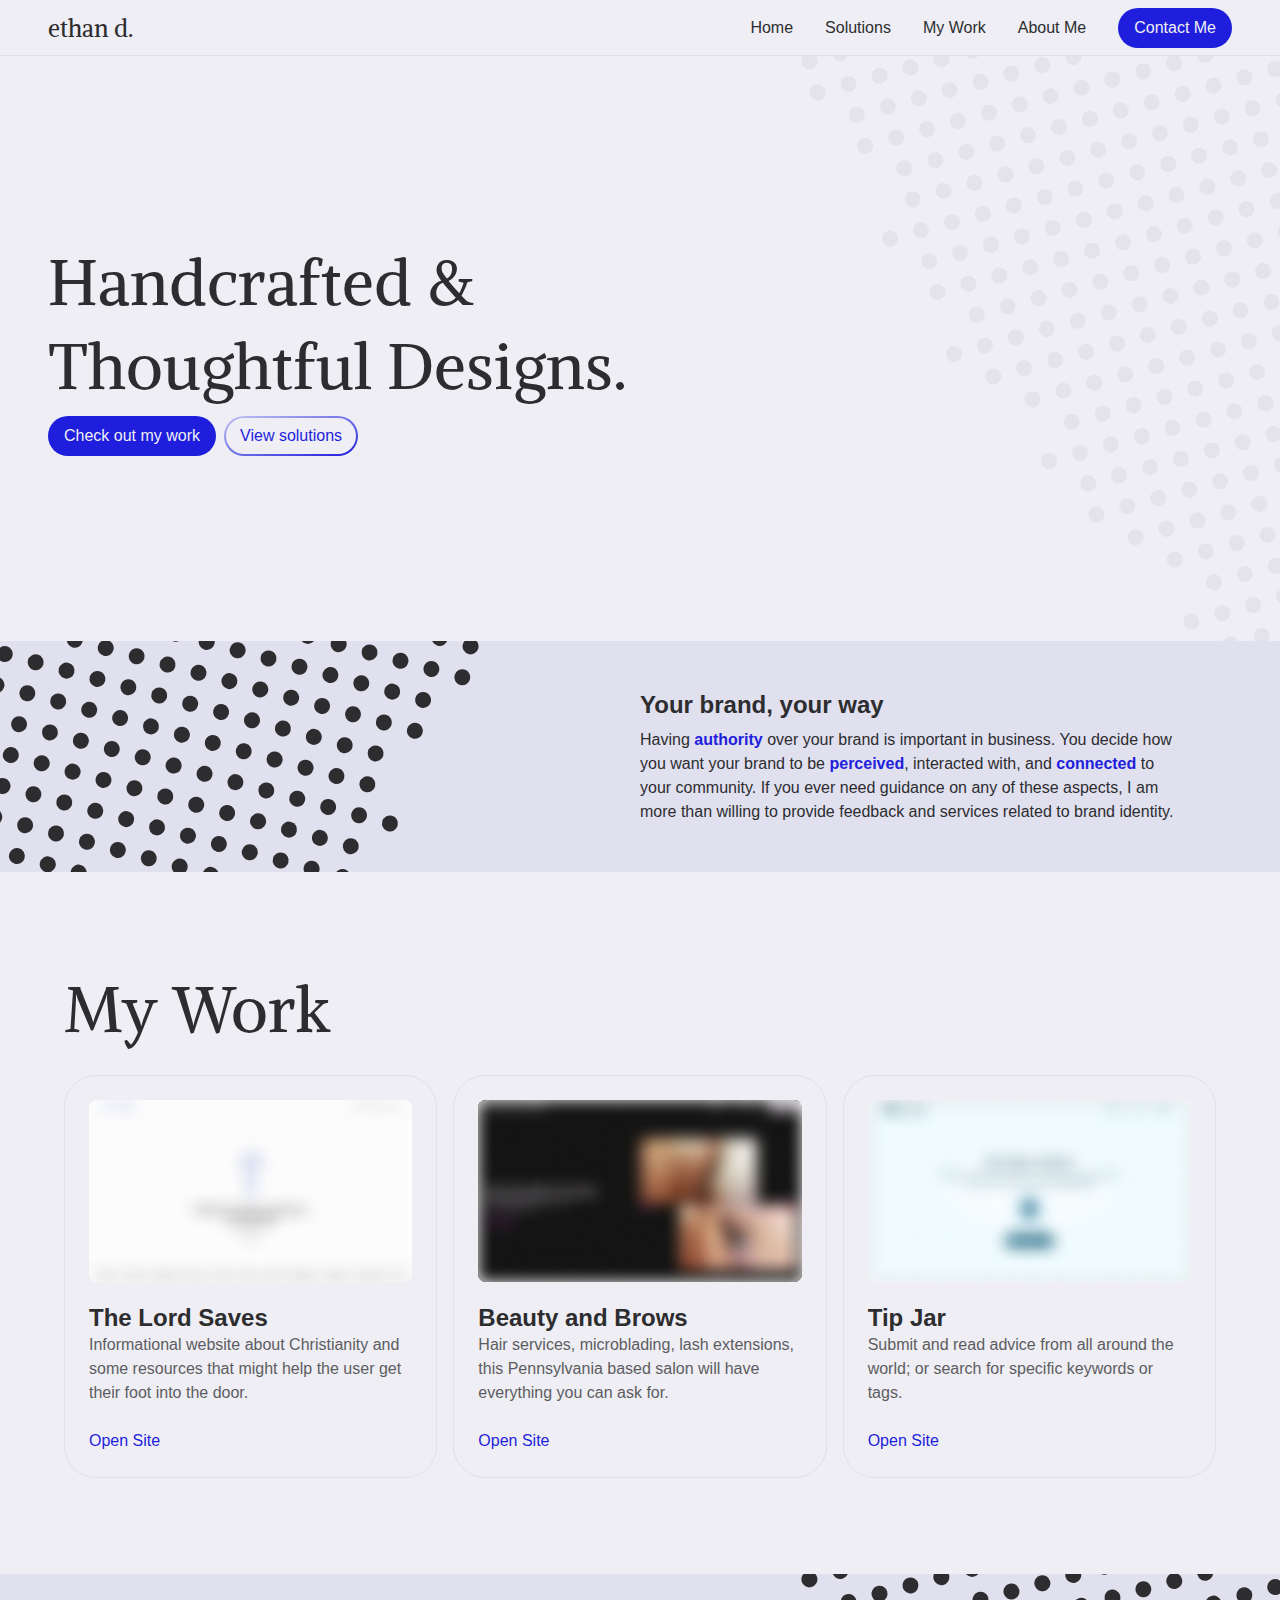
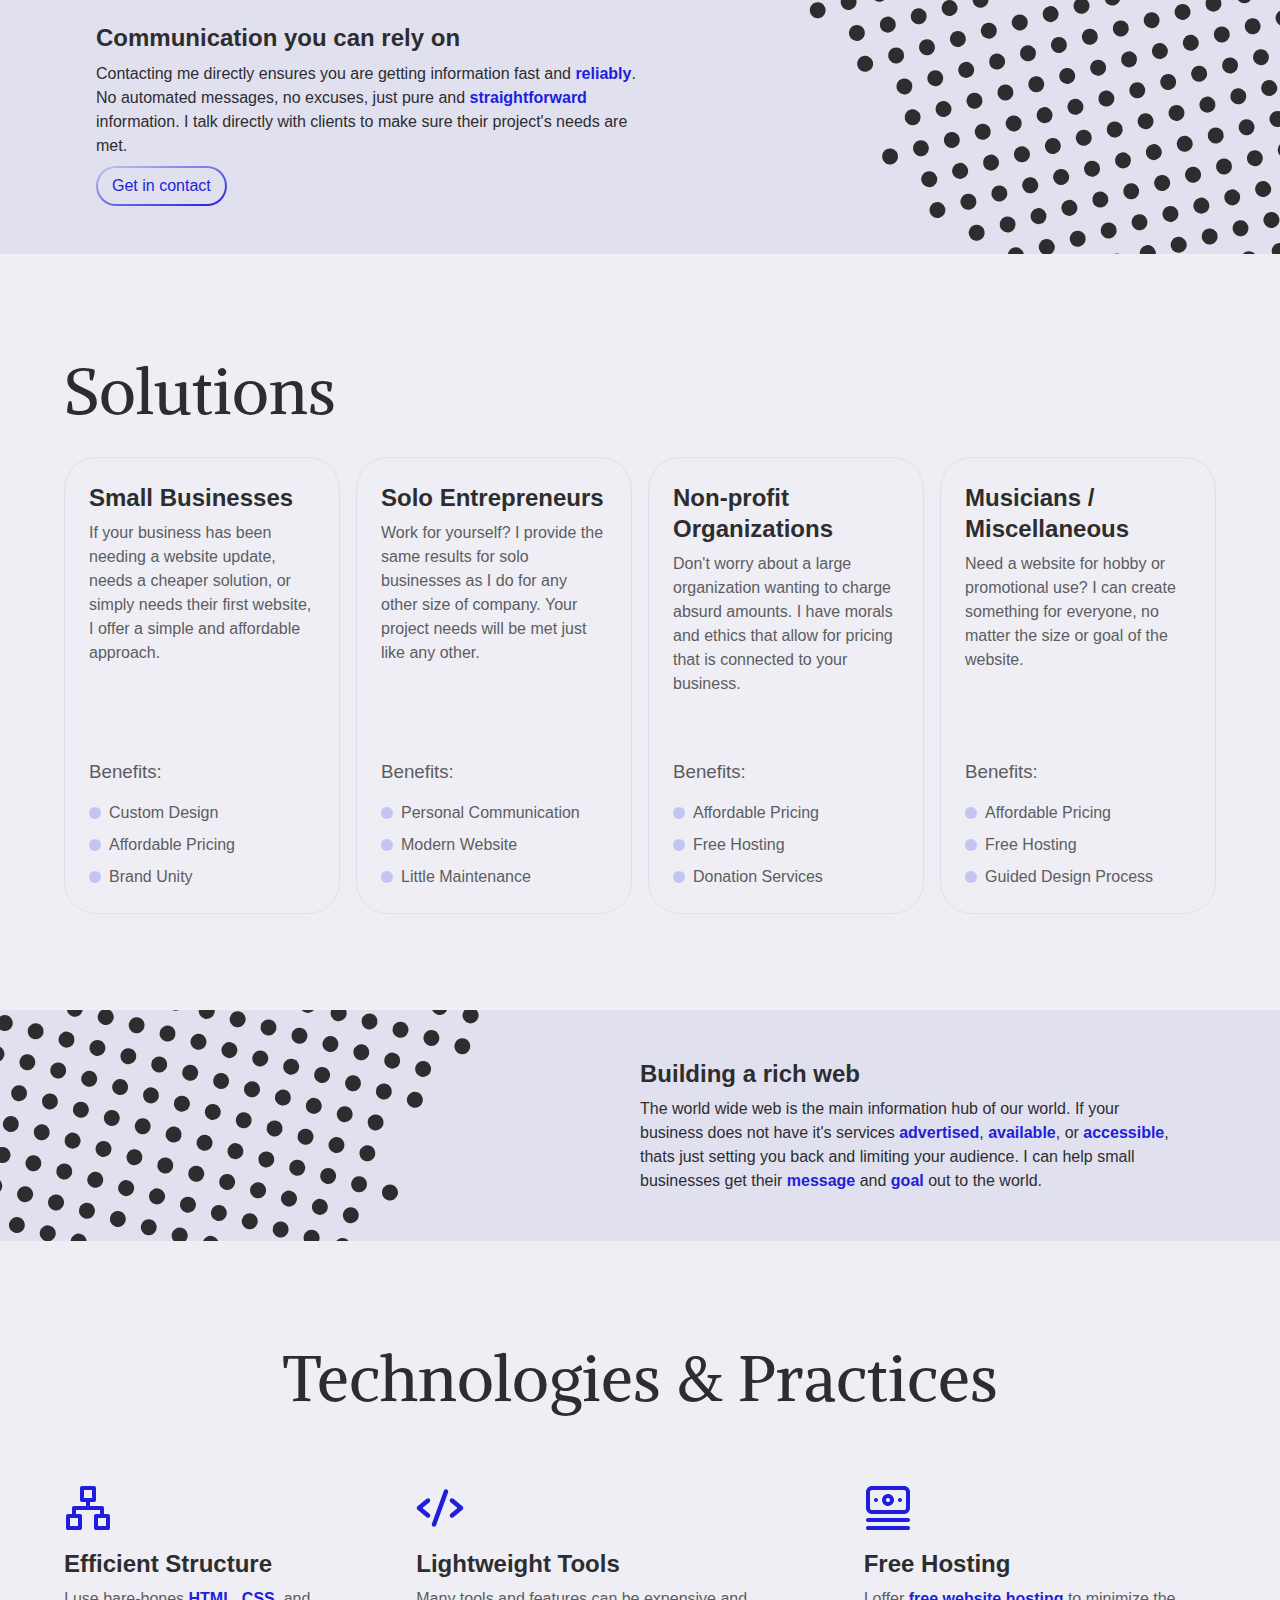
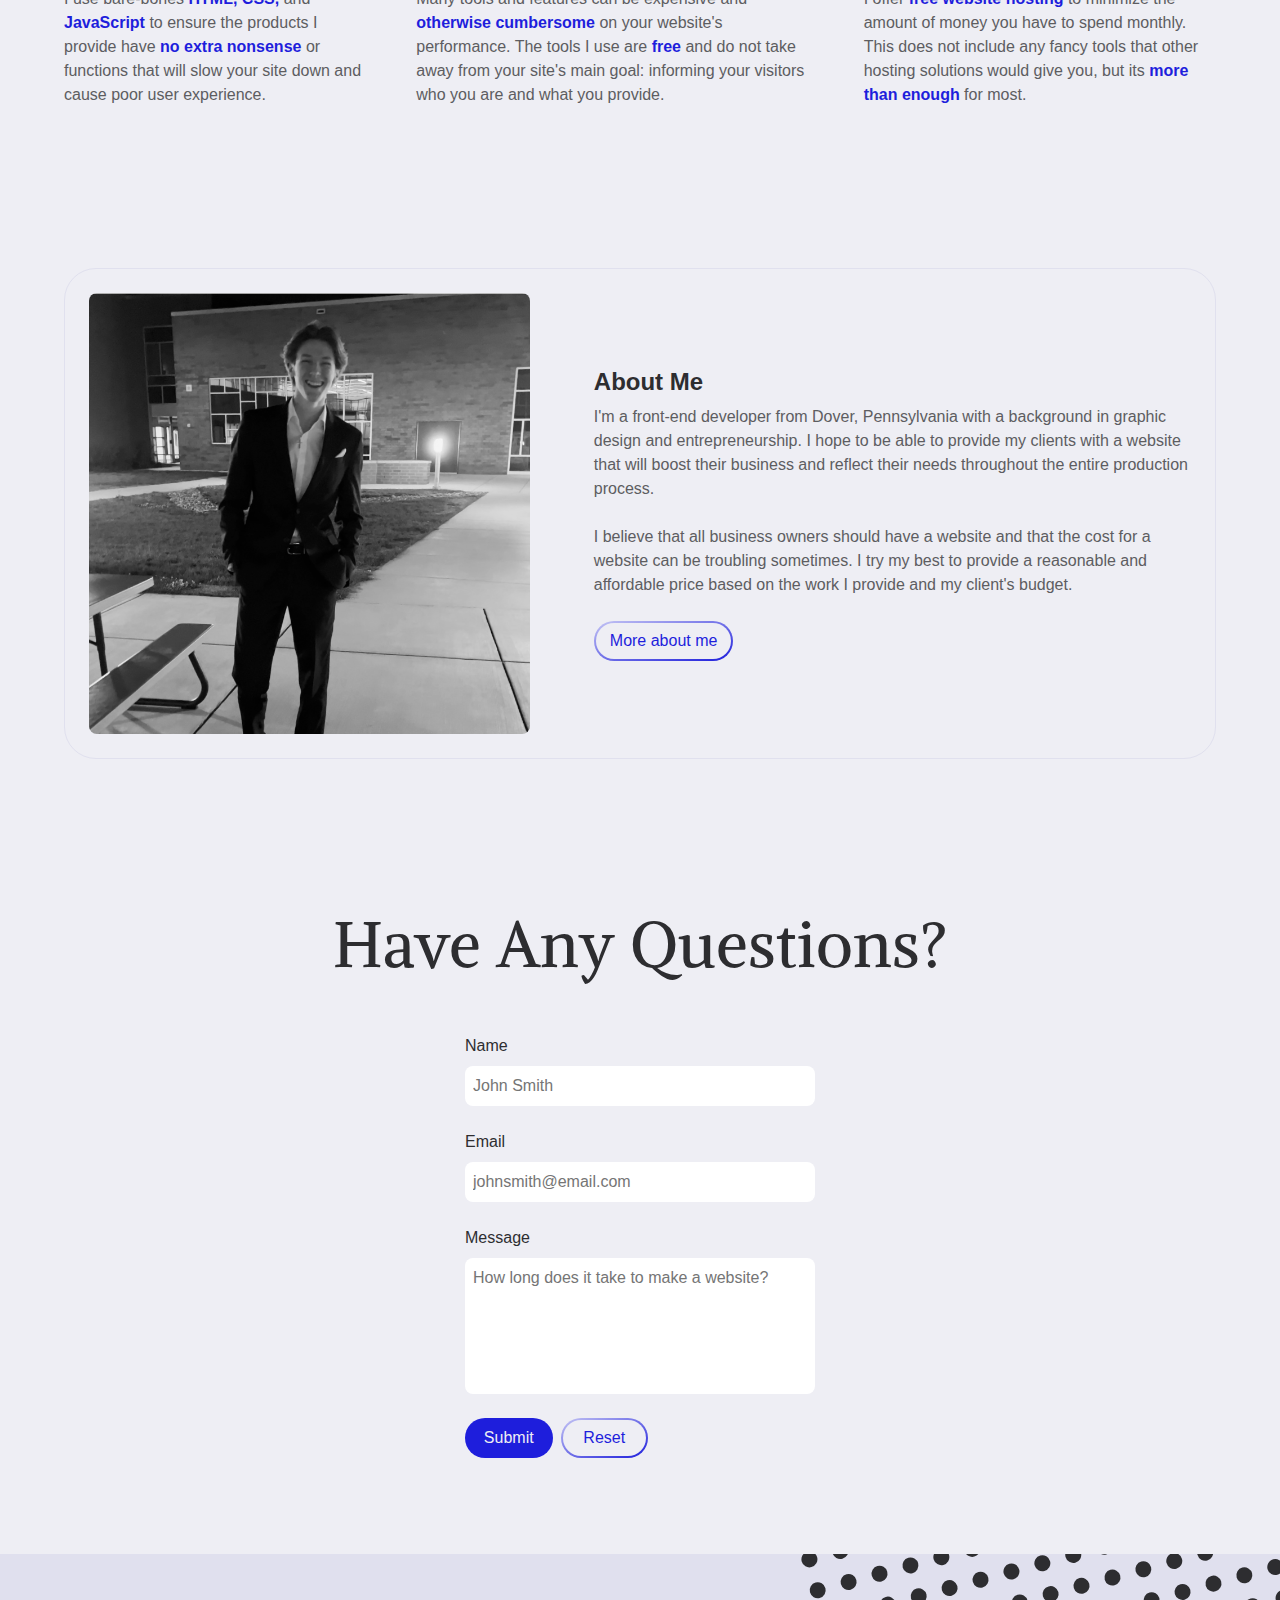
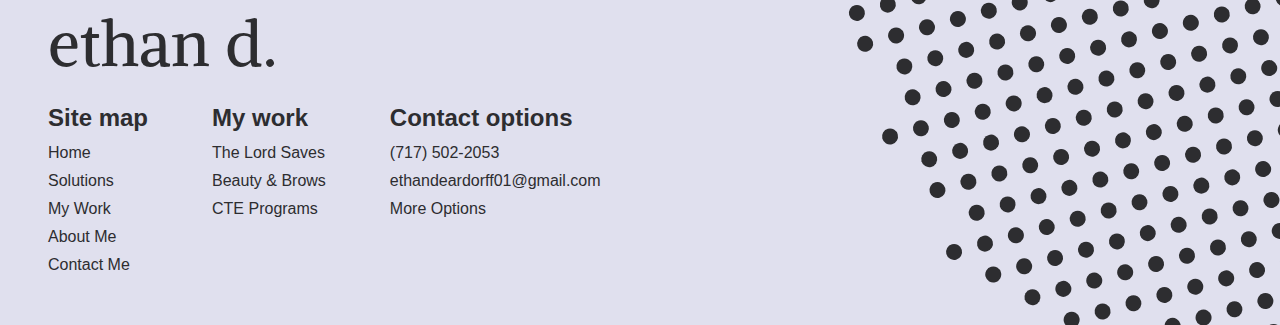
==== commit 3c73aa64: "Added new project and fixed spacing on home and work pages" ====
--- a/index.html
+++ b/index.html
@@ -1,428 +1,440 @@
 <!DOCTYPE html>
 <html lang="en">
 
-<head>
-    <meta charset="UTF-8">
-    <meta name="viewport" content="width=device-width, initial-scale=1.0">
-    <title>ethan d - portfolio</title>
-    <meta name="description"
-        content="Personalized websites that make your brand stand out; for less than market price.">
-    <link rel="stylesheet" href="./style.css">
-    <link rel="preconnect" href="https://fonts.googleapis.com">
-    <link rel="preconnect" href="https://fonts.gstatic.com" crossorigin>
-    <link href="https://fonts.googleapis.com/css2?family=Alike&display=swap" rel="stylesheet">
-    <link rel="apple-touch-icon" sizes="180x180" href="/assets/icons/favicons/apple-touch-icon.png">
-    <link rel="icon" type="image/png" sizes="32x32" href="/assets/icons/favicons/favicon-32x32.png">
-    <link rel="icon" type="image/png" sizes="16x16" href="/assets/icons/favicons/favicon-16x16.png">
-    <link rel="manifest" href="/assets/icons/favicons/site.webmanifest">
-    <link rel="mask-icon" href="/assets/icons/favicons/safari-pinned-tab.svg" color="#ff0000">
-    <link rel="shortcut icon" href="/assets/icons/favicons/favicon.ico">
-    <meta name="apple-mobile-web-app-title" content="ethandeardorff.com">
-    <meta name="application-name" content="ethandeardorff.com">
-    <meta name="msapplication-TileColor" content="#ffffff">
-    <meta name="msapplication-config" content="/assets/icons/favicons/browserconfig.xml">
-    <meta name="theme-color" content="rgb(238, 238, 244)">
-</head>
-
-<body>
-
-    <header>
-        <a href="#main" class="skip-btn" aria-label="skip to main content on this page">Skip to main content</a>
-        <a href="/"><span>ethan d.</span></a>
-        <button class="mobile-nav-btn" tabindex="-1" aria-label="Navigation Menu Button" aria-controls="nav"
-            aria-expanded="false"></button>
-        <nav id="nav">
-            <h1 class="title">
-                Menu
-            </h1>
-            <ul>
-                <li><a href="/" class="tertiary-btn" aria-label="Go to Home">Home</a></li>
-                <li><a href="/#solutions-section" class="tertiary-btn" aria-label="Go to Solutions">Solutions</a></li>
-                <li><a href="/My-Work/" class="tertiary-btn work-btn" aria-label="Go to My Work">My Work</a></li>
-                <li><a href="/About-Me/" class="tertiary-btn" aria-label="Go to About Me">About Me</a></li>
-                <li><a href="/About-Me/#contact-section" class="primary-btn" aria-label="Go to Contact Me">Contact
-                        Me</a></li>
-            </ul>
-        </nav>
-    </header>
-
-    <main id="main">
-        <section id="hero">
-            <h1 class="title">
-                Handcrafted &
-                <br aria-hidden="true">
-                Thoughtful Designs.
-            </h1>
-            <div>
-                <a href="/My-Work/" class="primary-btn">Check out my work</a>
-                <a href="/#solutions-section" class="secondary-btn">
-                    <span>View solutions</span>
-                </a>
+    <head>
+        <meta charset="UTF-8">
+        <meta name="viewport" content="width=device-width, initial-scale=1.0">
+        <title>ethan d - portfolio</title>
+        <meta name="description"
+            content="Personalized websites that make your brand stand out; for less than market price.">
+        <link rel="stylesheet" href="./style.css">
+        <link rel="preconnect" href="https://fonts.googleapis.com">
+        <link rel="preconnect" href="https://fonts.gstatic.com" crossorigin>
+        <link href="https://fonts.googleapis.com/css2?family=Alike&display=swap" rel="stylesheet">
+        <link rel="apple-touch-icon" sizes="180x180" href="/assets/icons/favicons/apple-touch-icon.png">
+        <link rel="icon" type="image/png" sizes="32x32" href="/assets/icons/favicons/favicon-32x32.png">
+        <link rel="icon" type="image/png" sizes="16x16" href="/assets/icons/favicons/favicon-16x16.png">
+        <link rel="manifest" href="/assets/icons/favicons/site.webmanifest">
+        <link rel="mask-icon" href="/assets/icons/favicons/safari-pinned-tab.svg" color="#ff0000">
+        <link rel="shortcut icon" href="/assets/icons/favicons/favicon.ico">
+        <meta name="apple-mobile-web-app-title" content="ethandeardorff.com">
+        <meta name="application-name" content="ethandeardorff.com">
+        <meta name="msapplication-TileColor" content="#ffffff">
+        <meta name="msapplication-config" content="/assets/icons/favicons/browserconfig.xml">
+        <meta name="theme-color" content="rgb(238, 238, 244)">
+    </head>
+
+    <body>
+
+        <header>
+            <a href="#main" class="skip-btn" aria-label="skip to main content on this page">Skip to main content</a>
+            <a href="/"><span>ethan d.</span></a>
+            <button class="mobile-nav-btn" tabindex="-1" aria-label="Navigation Menu Button" aria-controls="nav"
+                aria-expanded="false"></button>
+            <nav id="nav">
+                <h1 class="title">
+                    Menu
+                </h1>
+                <ul>
+                    <li><a href="/" class="tertiary-btn" aria-label="Go to Home">Home</a></li>
+                    <li><a href="/#solutions-section" class="tertiary-btn" aria-label="Go to Solutions">Solutions</a>
+                    </li>
+                    <li><a href="/My-Work/" class="tertiary-btn work-btn" aria-label="Go to My Work">My Work</a></li>
+                    <li><a href="/About-Me/" class="tertiary-btn" aria-label="Go to About Me">About Me</a></li>
+                    <li><a href="/About-Me/#contact-section" class="primary-btn" aria-label="Go to Contact Me">Contact
+                            Me</a></li>
+                </ul>
+            </nav>
+        </header>
+
+        <main id="main">
+            <section id="hero">
+                <h1 class="title">
+                    Handcrafted &
+                    <br aria-hidden="true">
+                    Thoughtful Designs.
+                </h1>
+                <div>
+                    <a href="/My-Work/" class="primary-btn">Check out my work</a>
+                    <a href="/#solutions-section" class="secondary-btn">
+                        <span>View solutions</span>
+                    </a>
+                </div>
+                <img src="/assets/icons/dots.svg">
+            </section>
+            <section class="info-section left">
+                <img src="/assets/icons/dots.svg">
+                <div>
+                    <h1 class="heading">Your brand, your way</h1>
+                    <p>
+                        Having <strong class="blue">authority</strong> over your brand is important in business. You
+                        decide
+                        how
+                        you
+                        want your brand to be
+                        <strong class="blue">perceived</strong>,
+                        interacted with, and <strong class="blue">connected</strong> to your community. If you ever need
+                        guidance on
+                        any of these aspects, I
+                        am more than
+                        willing to provide feedback and services related to brand identity.
+                    </p>
+                </div>
+            </section>
+            <section id="home-work-section">
+                <h1 class="title">My Work</h1>
+                <div class="layout">
+                    <div class="container work-container">
+                        <div>
+                            <figure class="img-container">
+                                <img src="/assets/images/thelordsaves.jpg" alt="The Lord Saves cover image"
+                                    class="img" />
+                                <img src="/assets/images/thelordsaves-blur.jpg" class="img-preview">
+                            </figure>
+                            <div class="text">
+                                <h2 class="heading">The Lord Saves</h2>
+                                <p>
+                                    Informational website about Christianity and some resources that might help the user
+                                    get
+                                    their foot into the door.
+                                </p>
+                            </div>
+                        </div>
+                        <a href="https://www.thelordsaves.net" target="_blank"
+                            aria-label="open The Lord Saves in a new tab">Open Site</a>
+                    </div>
+                    <div class="container work-container">
+                        <div>
+                            <figure class="img-container">
+                                <img src="/assets/images/beautyandbrows.jpg" alt="Beauty and Brows cover image"
+                                    class="img" />
+                                <img src="/assets/images/beautyandbrows-blur.jpg" class="img-preview">
+                            </figure>
+                            <div class="text">
+                                <h2 class="heading">Beauty and Brows</h2>
+                                <p>
+                                    Hair services, microblading, lash extensions, this Pennsylvania based salon will
+                                    have
+                                    everything you can ask for.
+                                </p>
+                            </div>
+                        </div>
+                        <a href="https://www.beautyandbrowsbyrochelle.com/" target="_blank"
+                            aria-label="open Beauty & Brows in a new tab">Open Site</a>
+                    </div>
+                    <div class="container work-container">
+                        <div>
+                            <figure class="img-container">
+                                <img src="/assets/images/tipjar.jpeg" alt="Tip Jar cover image" class="img" />
+                                <img src="/assets/images/tipjar-blur.jpg" class="img-preview">
+                            </figure>
+                            <div class="text">
+                                <h2 class="heading">Tip Jar</h2>
+                                <p>
+                                    Submit and read advice from all around the world; or search for specific keywords or
+                                    tags.
+                                </p>
+                            </div>
+                        </div>
+                        <a href="https://tip-jar-eight.vercel.app" target="_blank"
+                            aria-label="open Tip Jar in a new tab">Open Site</a>
+                    </div>
+                </div>
+                <div class="scroll-controls">
+                    <button class="scroll-btn" tabindex="-1"></button>
+                    <button class="scroll-btn" tabindex="-1"></button>
+                    <button class="scroll-btn" tabindex="-1"></button>
+                </div>
+            </section>
+            <section class="info-section right">
+                <img src="/assets/icons/dots.svg">
+                <div>
+                    <h1 class="heading">Communication you can rely on</h1>
+                    <p>
+                        Contacting me directly ensures you are getting information fast and <strong
+                            class="blue">reliably</strong>. No automated messages,
+                        no excuses, just
+                        pure and <strong class="blue">straightforward</strong> information. I talk directly with clients
+                        to
+                        make
+                        sure their project's
+                        needs are met.
+                    </p>
+                    <a href="/About-Me/#contact-section" class="secondary-btn">
+                        <span>Get in contact</span>
+                    </a>
+                </div>
+            </section>
+            <section id="solutions-section">
+                <h1 class="title">Solutions</h1>
+                <div class="layout">
+                    <div class="container">
+                        <div class="text">
+                            <h2 class="heading">Small Businesses</h2>
+                            <p>
+                                If your business has been needing a website update, needs a cheaper solution, or simply
+                                needs
+                                their first website, I
+                                offer a simple and affordable approach.
+                            </p>
+                        </div>
+                        <div class="benefits">
+                            <h3>Benefits:</h3>
+                            <ul>
+                                <li>Custom Design</li>
+                                <li>Affordable Pricing</li>
+                                <li>Brand Unity</li>
+                            </ul>
+                        </div>
+                    </div>
+                    <div class="container">
+                        <div class="text">
+                            <h2 class="heading">Solo Entrepreneurs</h2>
+                            <p>
+                                Work for yourself? I provide the same results for solo businesses as I do for any other
+                                size
+                                of
+                                company. Your project
+                                needs will be met just like any other.
+                            </p>
+                        </div>
+                        <div class="benefits">
+                            <h3>Benefits:</h3>
+                            <ul>
+                                <li>Personal Communication</li>
+                                <li>Modern Website</li>
+                                <li>Little Maintenance</li>
+                            </ul>
+                        </div>
+                    </div>
+                    <div class="container">
+                        <div class="text">
+                            <h2 class="heading">Non-profit Organizations</h2>
+                            <p>
+                                Don't worry about a large organization wanting to charge absurd amounts. I have morals
+                                and
+                                ethics
+                                that allow for pricing
+                                that is connected to your business.
+                            </p>
+                        </div>
+                        <div class="benefits">
+                            <h3>Benefits:</h3>
+                            <ul>
+                                <li>Affordable Pricing</li>
+                                <li>Free Hosting</li>
+                                <li>Donation Services</li>
+                            </ul>
+                        </div>
+                    </div>
+                    <div class="container">
+                        <div class="text">
+                            <h2 class="heading">Musicians / Miscellaneous</h2>
+                            <p>
+                                Need a website for hobby or promotional use? I can create something for everyone, no
+                                matter
+                                the
+                                size or goal of the
+                                website.
+                            </p>
+                        </div>
+                        <div class="benefits">
+                            <h3>Benefits:</h3>
+                            <ul>
+                                <li>Affordable Pricing</li>
+                                <li>Free Hosting</li>
+                                <li>Guided Design Process</li>
+                            </ul>
+                        </div>
+                    </div>
+                </div>
+                <div class="scroll-controls">
+                    <button class="scroll-btn" tabindex="-1"></button>
+                    <button class="scroll-btn" tabindex="-1"></button>
+                    <button class="scroll-btn" tabindex="-1"></button>
+                    <button class="scroll-btn" tabindex="-1"></button>
+                </div>
+            </section>
+            <section class="info-section left">
+                <img src="/assets/icons/dots.svg">
+                <div>
+                    <h1 class="heading">Building a rich web</h1>
+                    <p>
+                        The world wide web is the main information hub of our world. If your business does not have it's
+                        services <strong class="blue">advertised</strong>,
+                        <strong class="blue">available</strong>, or <strong class="blue">accessible</strong>, thats just
+                        setting you
+                        back and limiting your audience. I can help small
+                        businesses get their
+                        <strong class="blue">message</strong> and <strong class="blue">goal</strong> out to the world.
+                    </p>
+                </div>
+            </section>
+            <section id="technologies-section">
+                <h1 class="title">Technologies & Practices</h1>
+                <div class="layout">
+                    <div class="hover-text-block">
+                        <img src="/assets/icons/structure.svg">
+                        <h2 class="heading">Efficient Structure</h2>
+                        <p>
+                            I use bare-bones <strong class="blue">HTML, CSS,</strong> and <strong
+                                class="blue">JavaScript</strong>
+                            to ensure the products I provide have <strong class="blue">no extra
+                                nonsense</strong> or functions that
+                            will slow your site down and cause poor user experience.
+                        </p>
+                    </div>
+                    <div class="hover-text-block">
+                        <img src="/assets/icons/code.svg">
+                        <h2 class="heading">Lightweight Tools</h2>
+                        <p>
+                            Many tools and features can be expensive and <strong class="blue">otherwise
+                                cumbersome</strong>
+                            on
+                            your website's performance.
+                            The tools I use are
+                            <strong class="blue">free</strong> and do not take away from your site's main goal:
+                            informing
+                            your
+                            visitors who you are and
+                            what you provide.
+                        </p>
+                    </div>
+                    <div class="hover-text-block">
+                        <img src="/assets/icons/money.svg">
+                        <h2 class="heading">Free Hosting</h2>
+                        <p>
+                            I offer <strong class="blue">free website hosting</strong> to minimize the amount of money
+                            you
+                            have
+                            to spend monthly. This
+                            does
+                            not include any fancy
+                            tools that other hosting solutions would give you, but its <strong class="blue">more than
+                                enough</strong> for most.
+                        </p>
+                    </div>
+                </div>
+                <div class="scroll-controls">
+                    <button class="scroll-btn" tabindex="-1"></button>
+                    <button class="scroll-btn" tabindex="-1"></button>
+                    <button class="scroll-btn" tabindex="-1"></button>
+                </div>
+            </section>
+            <section id="home-about-section">
+                <div class="container">
+                    <img src="/assets/images/portrait.jpg" alt="Self portrait">
+                    <div class="text">
+                        <h1 class="heading">About Me</h1>
+                        <p>
+                            I'm a front-end developer from Dover, Pennsylvania with a background in graphic design and
+                            entrepreneurship. I hope to
+                            be able to provide my clients with a website that will boost their business and reflect
+                            their
+                            needs throughout the
+                            entire production process.
+                            <br><br>
+                            I believe that all business owners should have a website and that the cost for a website can
+                            be
+                            troubling sometimes. I
+                            try my best to provide a reasonable and affordable price based on the work I provide and my
+                            client's budget.
+                        </p>
+                        <a href="" class="secondary-btn">
+                            <span>More about me</span>
+                        </a>
+                    </div>
+                </div>
+            </section>
+            <section id="contact-form">
+                <h1 class="title">Have Any Questions?</h1>
+                <form action="https://formspree.io/f/mleqedjw" method="post">
+                    <div>
+                        <label for="form-name">Name</label>
+                        <input id="form-name" type="text" name="_subject" placeholder="John Smith"
+                            aria-placeholder="Name input field" required aria-required="true">
+                    </div>
+                    <div>
+                        <label for="form-email">Email</label>
+                        <input id="form-email" type="email" name="_replyto" placeholder="johnsmith@email.com"
+                            aria-placeholder="Email input field" required aria-required="true">
+                    </div>
+                    <div>
+                        <label for="form-message">Message</label>
+                        <textarea id="form-message" name="message" rows="5"
+                            placeholder="How long does it take to make a website?"
+                            aria-placeholder="Message input field" required aria-required="true"></textarea>
+                    </div>
+                    <div class="buttons">
+                        <button type="submit" class="primary-btn" aria-label="Submit form">Submit</button>
+                        <button type="reset" class="secondary-btn" aria-label="Reset form">
+                            <span>Reset</span>
+                        </button>
+                    </div>
+                </form>
+            </section>
+        </main>
+
+        <footer>
+            <h1 class="title">ethan d.</h1>
+            <div class="links">
+                <div>
+                    <h2 class="heading">Site map</h2>
+                    <ul>
+                        <li>
+                            <a href="/" class="tertiary-btn">Home</a>
+                        </li>
+                        <li>
+                            <a href="/#solutions-section" class="tertiary-btn">Solutions</a>
+                        </li>
+                        <li>
+                            <a href="/My-Work/" class="tertiary-btn">My Work</a>
+                        </li>
+                        <li>
+                            <a href="/About-Me/" class="tertiary-btn">About Me</a>
+                        </li>
+                        <li>
+                            <a href="/About-Me/#contact-section" class="tertiary-btn">Contact Me</a>
+                        </li>
+                    </ul>
+                </div>
+                <div>
+                    <h2 class="heading">My work</h2>
+                    <ul>
+                        <li>
+                            <a href="https://www.thelordsaves.net" target="_blank" class="tertiary-btn"
+                                aria-label="open The Lord Saves in a new tab">The Lord Saves</a>
+                        </li>
+                        <li>
+                            <a href="https://www.beautyandbrowsbyrochelle.com/" class="tertiary-btn" target="_blank"
+                                aria-label="open Beauty & Brows in a new tab">Beauty & Brows</a>
+                        </li>
+                        <li>
+                            <a href="https://dover-skills-usa.github.io/Dover-Skills-USA/" class="tertiary-btn"
+                                target="_blank" aria-label="open CTE Programs in a new tab">CTE Programs</a>
+                        </li>
+                    </ul>
+                </div>
+                <div>
+                    <h2 class="heading">Contact options</h2>
+                    <ul>
+                        <li>
+                            <a href="sms:7175022053" class="tertiary-btn">(717) 502-2053</a>
+                        </li>
+                        <li>
+                            <a href="mailto:ethandeardorff01@gmail.com"
+                                class="tertiary-btn">ethandeardorff01@gmail.com</a>
+                        </li>
+                        <li>
+                            <a href="/About-Me/#contact-section" class="tertiary-btn">More Options</a>
+                        </li>
+                    </ul>
+                </div>
             </div>
             <img src="/assets/icons/dots.svg">
-        </section>
-        <section class="info-section left">
-            <img src="/assets/icons/dots.svg">
-            <div>
-                <h1 class="heading">Your brand, your way</h1>
-                <p>
-                    Having <strong class="blue">authority</strong> over your brand is important in business. You decide
-                    how
-                    you
-                    want your brand to be
-                    <strong class="blue">perceived</strong>,
-                    interacted with, and <strong class="blue">connected</strong> to your community. If you ever need
-                    guidance on
-                    any of these aspects, I
-                    am more than
-                    willing to provide feedback and services related to brand identity.
-                </p>
-            </div>
-        </section>
-        <section id="home-work-section">
-            <h1 class="title">My Work</h1>
-            <div class="layout">
-                <div class="container work-container">
-                    <div>
-                        <figure class="img-container">
-                            <img src="/assets/images/thelordsaves.jpg" alt="The Lord Saves cover image" class="img" />
-                            <img src="/assets/images/thelordsaves-blur.jpg" class="img-preview">
-                        </figure>
-                        <div class="text">
-                            <h2 class="heading">The Lord Saves</h2>
-                            <p>
-                                Informational website about Christianity and some resources that might help the user get
-                                their foot into the door.
-                            </p>
-                        </div>
-                    </div>
-                    <a href="https://www.thelordsaves.net" target="_blank"
-                        aria-label="open The Lord Saves in a new tab">Open Site</a>
-                </div>
-                <div class="container work-container">
-                    <div>
-                        <figure class="img-container">
-                            <img src="/assets/images/beautyandbrows.jpg" alt="Beauty and Brows cover image"
-                                class="img" />
-                            <img src="/assets/images/beautyandbrows-blur.jpg" class="img-preview">
-                        </figure>
-                        <div class="text">
-                            <h2 class="heading">Beauty and Brows</h2>
-                            <p>
-                                Hair services, microblading, lash extensions, this Pennsylvania based salon will have
-                                everything you can ask for.
-                            </p>
-                        </div>
-                    </div>
-                    <a href="https://www.beautyandbrowsbyrochelle.com/" target="_blank"
-                        aria-label="open Beauty & Brows in a new tab">Open Site</a>
-                </div>
-                <div class="container work-container">
-                    <div>
-                        <figure class="img-container">
-                            <img src="/assets/images/cteprograms.jpg" alt="CTE Programs cover image" class="img" />
-                            <img src="/assets/images/cteprograms-blur.jpg" class="img-preview">
-                        </figure>
-                        <div class="text">
-                            <h2 class="heading">CTE Programs</h2>
-                            <p>
-                                Site detailing the different career technical education programs in Dover Area High
-                                School.
-                            </p>
-                        </div>
-                    </div>
-                    <a href="https://dover-skills-usa.github.io/Dover-Skills-USA/" target="_blank"
-                        aria-label="open CTE Programs in a new tab">Open Site</a>
-                </div>
-            </div>
-            <div class="scroll-controls">
-                <button class="scroll-btn" tabindex="-1"></button>
-                <button class="scroll-btn" tabindex="-1"></button>
-                <button class="scroll-btn" tabindex="-1"></button>
-            </div>
-        </section>
-        <section class="info-section right">
-            <img src="/assets/icons/dots.svg">
-            <div>
-                <h1 class="heading">Communication you can rely on</h1>
-                <p>
-                    Contacting me directly ensures you are getting information fast and <strong
-                        class="blue">reliably</strong>. No automated messages,
-                    no excuses, just
-                    pure and <strong class="blue">straightforward</strong> information. I talk directly with clients to
-                    make
-                    sure their project's
-                    needs are met.
-                </p>
-                <a href="/About-Me/#contact-section" class="secondary-btn">
-                    <span>Get in contact</span>
-                </a>
-            </div>
-        </section>
-        <section id="solutions-section">
-            <h1 class="title">Solutions</h1>
-            <div class="layout">
-                <div class="container">
-                    <div class="text">
-                        <h2 class="heading">Small Businesses</h2>
-                        <p>
-                            If your business has been needing a website update, needs a cheaper solution, or simply
-                            needs
-                            their first website, I
-                            offer a simple and affordable approach.
-                        </p>
-                    </div>
-                    <div class="benefits">
-                        <h3>Benefits:</h3>
-                        <ul>
-                            <li>Custom Design</li>
-                            <li>Affordable Pricing</li>
-                            <li>Brand Unity</li>
-                        </ul>
-                    </div>
-                </div>
-                <div class="container">
-                    <div class="text">
-                        <h2 class="heading">Solo Entrepreneurs</h2>
-                        <p>
-                            Work for yourself? I provide the same results for solo businesses as I do for any other
-                            size
-                            of
-                            company. Your project
-                            needs will be met just like any other.
-                        </p>
-                    </div>
-                    <div class="benefits">
-                        <h3>Benefits:</h3>
-                        <ul>
-                            <li>Personal Communication</li>
-                            <li>Modern Website</li>
-                            <li>Little Maintenance</li>
-                        </ul>
-                    </div>
-                </div>
-                <div class="container">
-                    <div class="text">
-                        <h2 class="heading">Non-profit Organizations</h2>
-                        <p>
-                            Don't worry about a large organization wanting to charge absurd amounts. I have morals
-                            and
-                            ethics
-                            that allow for pricing
-                            that is connected to your business.
-                        </p>
-                    </div>
-                    <div class="benefits">
-                        <h3>Benefits:</h3>
-                        <ul>
-                            <li>Affordable Pricing</li>
-                            <li>Free Hosting</li>
-                            <li>Donation Services</li>
-                        </ul>
-                    </div>
-                </div>
-                <div class="container">
-                    <div class="text">
-                        <h2 class="heading">Musicians / Miscellaneous</h2>
-                        <p>
-                            Need a website for hobby or promotional use? I can create something for everyone, no
-                            matter
-                            the
-                            size or goal of the
-                            website.
-                        </p>
-                    </div>
-                    <div class="benefits">
-                        <h3>Benefits:</h3>
-                        <ul>
-                            <li>Affordable Pricing</li>
-                            <li>Free Hosting</li>
-                            <li>Guided Design Process</li>
-                        </ul>
-                    </div>
-                </div>
-            </div>
-            <div class="scroll-controls">
-                <button class="scroll-btn" tabindex="-1"></button>
-                <button class="scroll-btn" tabindex="-1"></button>
-                <button class="scroll-btn" tabindex="-1"></button>
-                <button class="scroll-btn" tabindex="-1"></button>
-            </div>
-        </section>
-        <section class="info-section left">
-            <img src="/assets/icons/dots.svg">
-            <div>
-                <h1 class="heading">Building a rich web</h1>
-                <p>
-                    The world wide web is the main information hub of our world. If your business does not have it's
-                    services <strong class="blue">advertised</strong>,
-                    <strong class="blue">available</strong>, or <strong class="blue">accessible</strong>, thats just
-                    setting you
-                    back and limiting your audience. I can help small
-                    businesses get their
-                    <strong class="blue">message</strong> and <strong class="blue">goal</strong> out to the world.
-                </p>
-            </div>
-        </section>
-        <section id="technologies-section">
-            <h1 class="title">Technologies & Practices</h1>
-            <div class="layout">
-                <div class="hover-text-block">
-                    <img src="/assets/icons/structure.svg">
-                    <h2 class="heading">Efficient Structure</h2>
-                    <p>
-                        I use bare-bones <strong class="blue">HTML, CSS,</strong> and <strong
-                            class="blue">JavaScript</strong>
-                        to ensure the products I provide have <strong class="blue">no extra
-                            nonsense</strong> or functions that
-                        will slow your site down and cause poor user experience.
-                    </p>
-                </div>
-                <div class="hover-text-block">
-                    <img src="/assets/icons/code.svg">
-                    <h2 class="heading">Lightweight Tools</h2>
-                    <p>
-                        Many tools and features can be expensive and <strong class="blue">otherwise cumbersome</strong>
-                        on
-                        your website's performance.
-                        The tools I use are
-                        <strong class="blue">free</strong> and do not take away from your site's main goal: informing
-                        your
-                        visitors who you are and
-                        what you provide.
-                    </p>
-                </div>
-                <div class="hover-text-block">
-                    <img src="/assets/icons/money.svg">
-                    <h2 class="heading">Free Hosting</h2>
-                    <p>
-                        I offer <strong class="blue">free website hosting</strong> to minimize the amount of money you
-                        have
-                        to spend monthly. This
-                        does
-                        not include any fancy
-                        tools that other hosting solutions would give you, but its <strong class="blue">more than
-                            enough</strong> for most.
-                    </p>
-                </div>
-            </div>
-            <div class="scroll-controls">
-                <button class="scroll-btn" tabindex="-1"></button>
-                <button class="scroll-btn" tabindex="-1"></button>
-                <button class="scroll-btn" tabindex="-1"></button>
-            </div>
-        </section>
-        <section id="home-about-section">
-            <div class="container">
-                <img src="/assets/images/portrait.jpg" alt="Self portrait">
-                <div class="text">
-                    <h1 class="heading">About Me</h1>
-                    <p>
-                        I'm a front-end developer from Dover, Pennsylvania with a background in graphic design and
-                        entrepreneurship. I hope to
-                        be able to provide my clients with a website that will boost their business and reflect their
-                        needs throughout the
-                        entire production process.
-                        <br><br>
-                        I believe that all business owners should have a website and that the cost for a website can be
-                        troubling sometimes. I
-                        try my best to provide a reasonable and affordable price based on the work I provide and my
-                        client's budget.
-                    </p>
-                    <a href="" class="secondary-btn">
-                        <span>More about me</span>
-                    </a>
-                </div>
-            </div>
-        </section>
-        <section id="contact-form">
-            <h1 class="title">Have Any Questions?</h1>
-            <form action="https://formspree.io/f/mleqedjw" method="post">
-                <div>
-                    <label for="form-name">Name</label>
-                    <input id="form-name" type="text" name="_subject" placeholder="John Smith"
-                        aria-placeholder="Name input field" required aria-required="true">
-                </div>
-                <div>
-                    <label for="form-email">Email</label>
-                    <input id="form-email" type="email" name="_replyto" placeholder="johnsmith@email.com"
-                        aria-placeholder="Email input field" required aria-required="true">
-                </div>
-                <div>
-                    <label for="form-message">Message</label>
-                    <textarea id="form-message" name="message" rows="5"
-                        placeholder="How long does it take to make a website?" aria-placeholder="Message input field"
-                        required aria-required="true"></textarea>
-                </div>
-                <div class="buttons">
-                    <button type="submit" class="primary-btn" aria-label="Submit form">Submit</button>
-                    <button type="reset" class="secondary-btn" aria-label="Reset form">
-                        <span>Reset</span>
-                    </button>
-                </div>
-            </form>
-        </section>
-    </main>
-
-    <footer>
-        <h1 class="title">ethan d.</h1>
-        <div class="links">
-            <div>
-                <h2 class="heading">Site map</h2>
-                <ul>
-                    <li>
-                        <a href="/" class="tertiary-btn">Home</a>
-                    </li>
-                    <li>
-                        <a href="/#solutions-section" class="tertiary-btn">Solutions</a>
-                    </li>
-                    <li>
-                        <a href="/My-Work/" class="tertiary-btn">My Work</a>
-                    </li>
-                    <li>
-                        <a href="/About-Me/" class="tertiary-btn">About Me</a>
-                    </li>
-                    <li>
-                        <a href="/About-Me/#contact-section" class="tertiary-btn">Contact Me</a>
-                    </li>
-                </ul>
-            </div>
-            <div>
-                <h2 class="heading">My work</h2>
-                <ul>
-                    <li>
-                        <a href="https://www.thelordsaves.net" target="_blank" class="tertiary-btn"
-                            aria-label="open The Lord Saves in a new tab">The Lord Saves</a>
-                    </li>
-                    <li>
-                        <a href="https://www.beautyandbrowsbyrochelle.com/" class="tertiary-btn" target="_blank"
-                            aria-label="open Beauty & Brows in a new tab">Beauty & Brows</a>
-                    </li>
-                    <li>
-                        <a href="https://dover-skills-usa.github.io/Dover-Skills-USA/" class="tertiary-btn"
-                            target="_blank" aria-label="open CTE Programs in a new tab">CTE Programs</a>
-                    </li>
-                </ul>
-            </div>
-            <div>
-                <h2 class="heading">Contact options</h2>
-                <ul>
-                    <li>
-                        <a href="sms:7175022053" class="tertiary-btn">(717) 502-2053</a>
-                    </li>
-                    <li>
-                        <a href="mailto:ethandeardorff01@gmail.com" class="tertiary-btn">ethandeardorff01@gmail.com</a>
-                    </li>
-                    <li>
-                        <a href="/About-Me/#contact-section" class="tertiary-btn">More Options</a>
-                    </li>
-                </ul>
-            </div>
-        </div>
-        <img src="/assets/icons/dots.svg">
-    </footer>
-
-    <script src="/script.js"></script>
-</body>
+        </footer>
+
+        <script src="/script.js"></script>
+    </body>
 
 </html>--- a/style.css
+++ b/style.css
@@ -225,7 +225,6 @@
     gap: var(--padding-small);
     padding: var(--padding-small);
     border-radius: 2rem;
-    height: 100%;
 
     transition: border-color 0.1s ease-in-out;
     -webkit-transition: border-color 0.1s ease-in-out;
@@ -1066,7 +1065,7 @@
         &>div.layout {
             display: flex;
             flex-direction: column;
-            gap: var(--padding-xsmall);
+            gap: var(--padding-medium);
         }
     }
 
